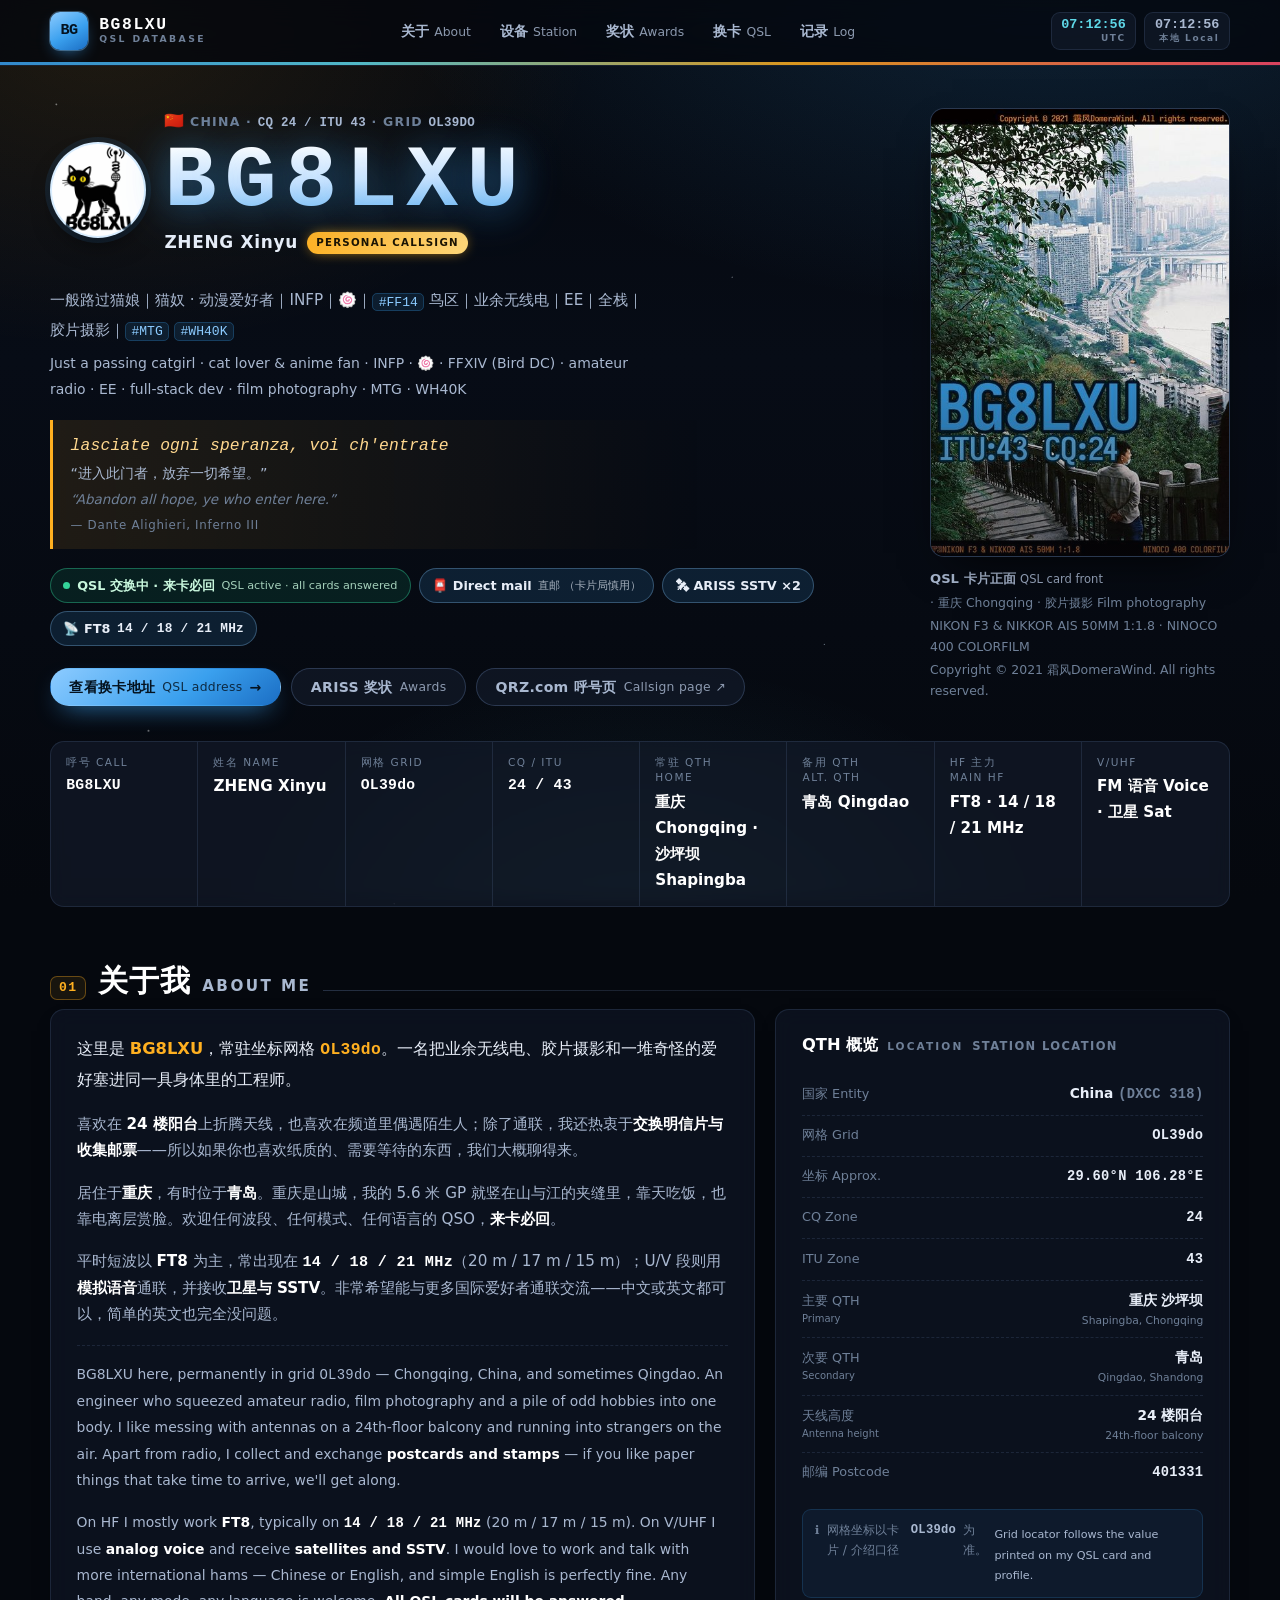
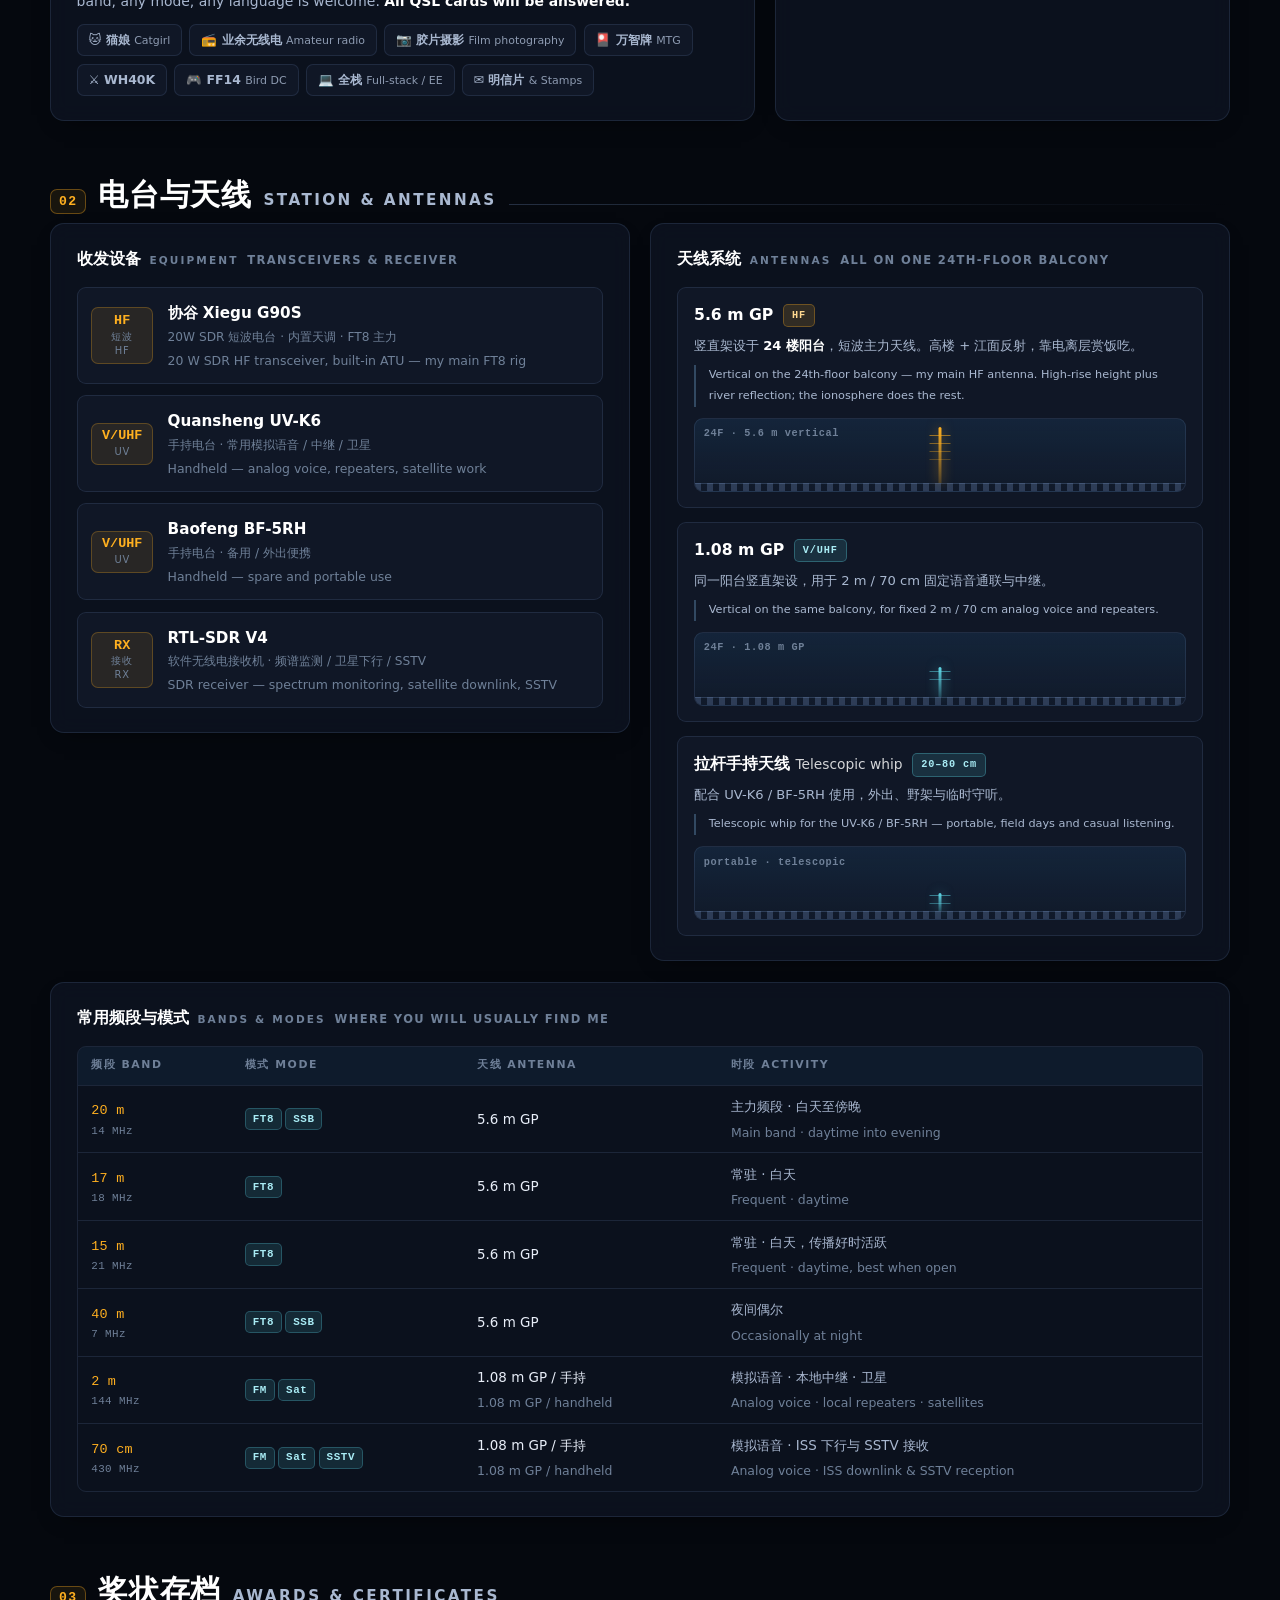
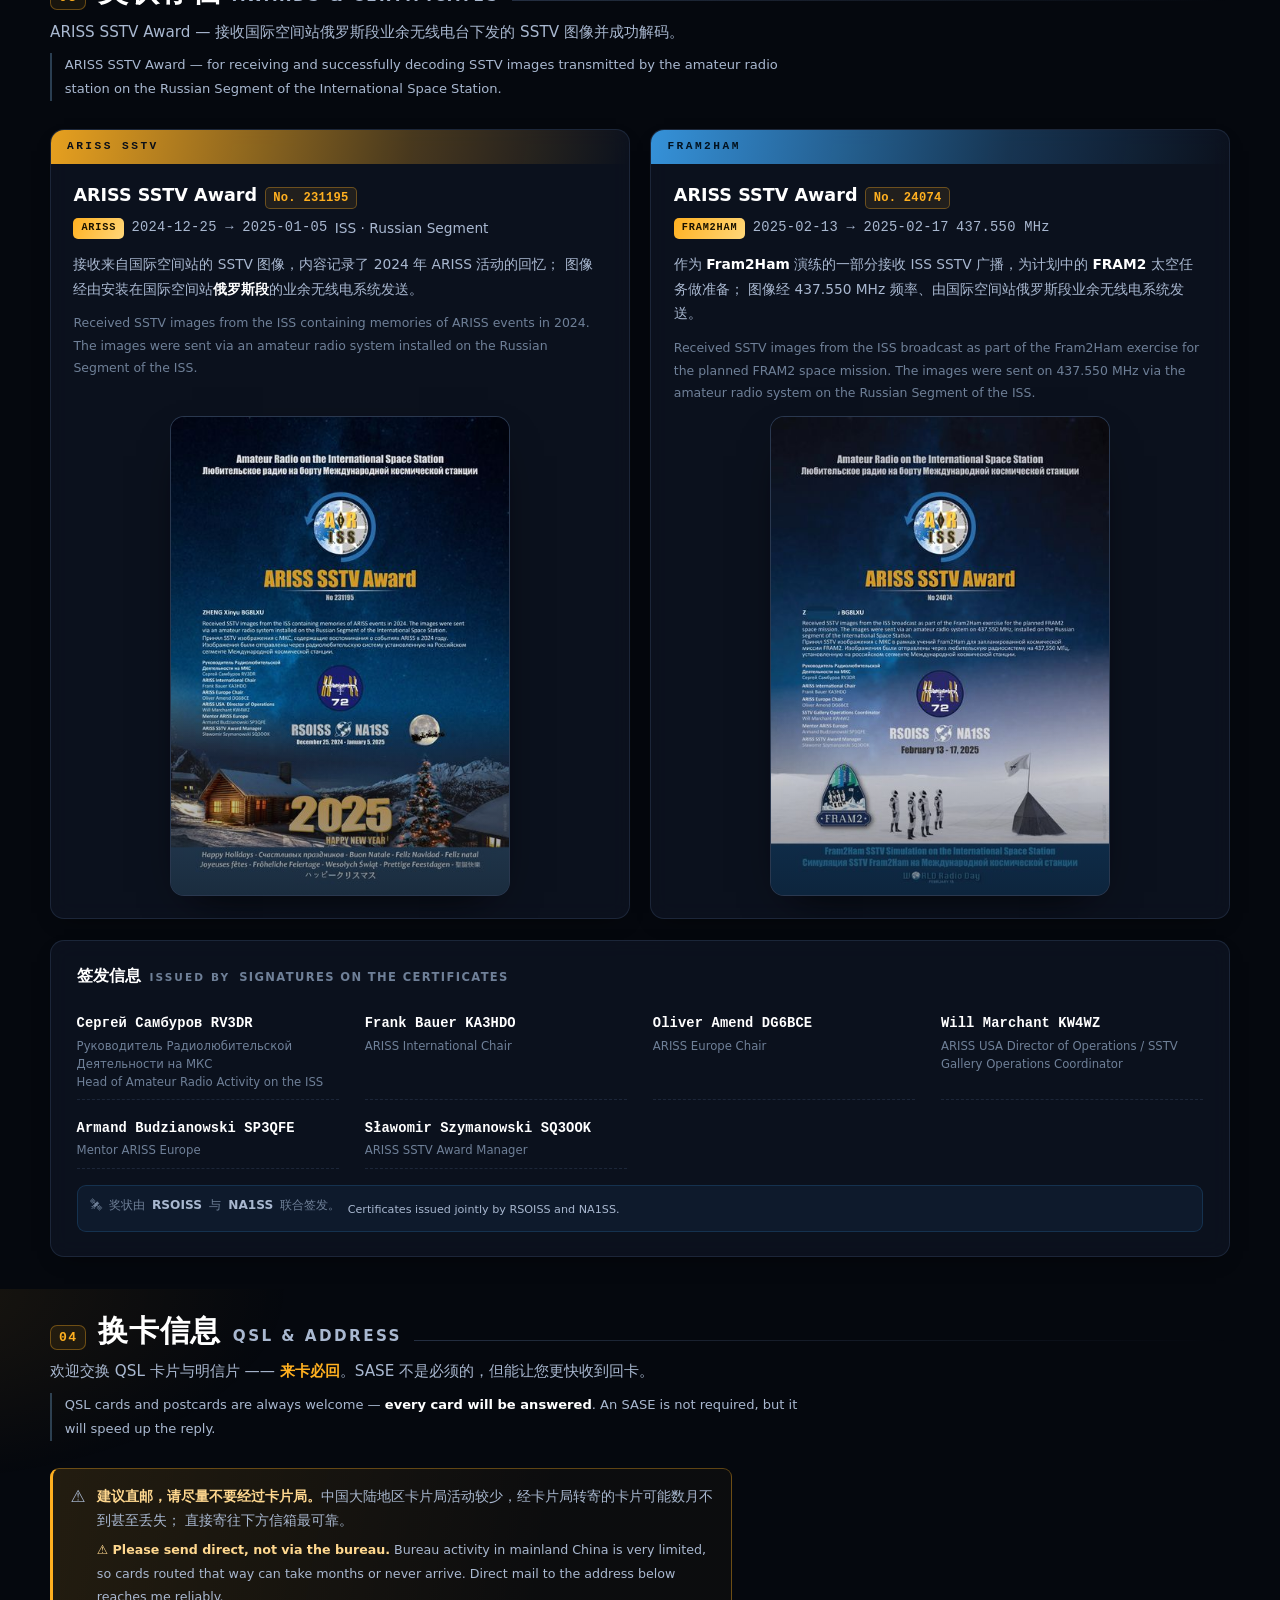
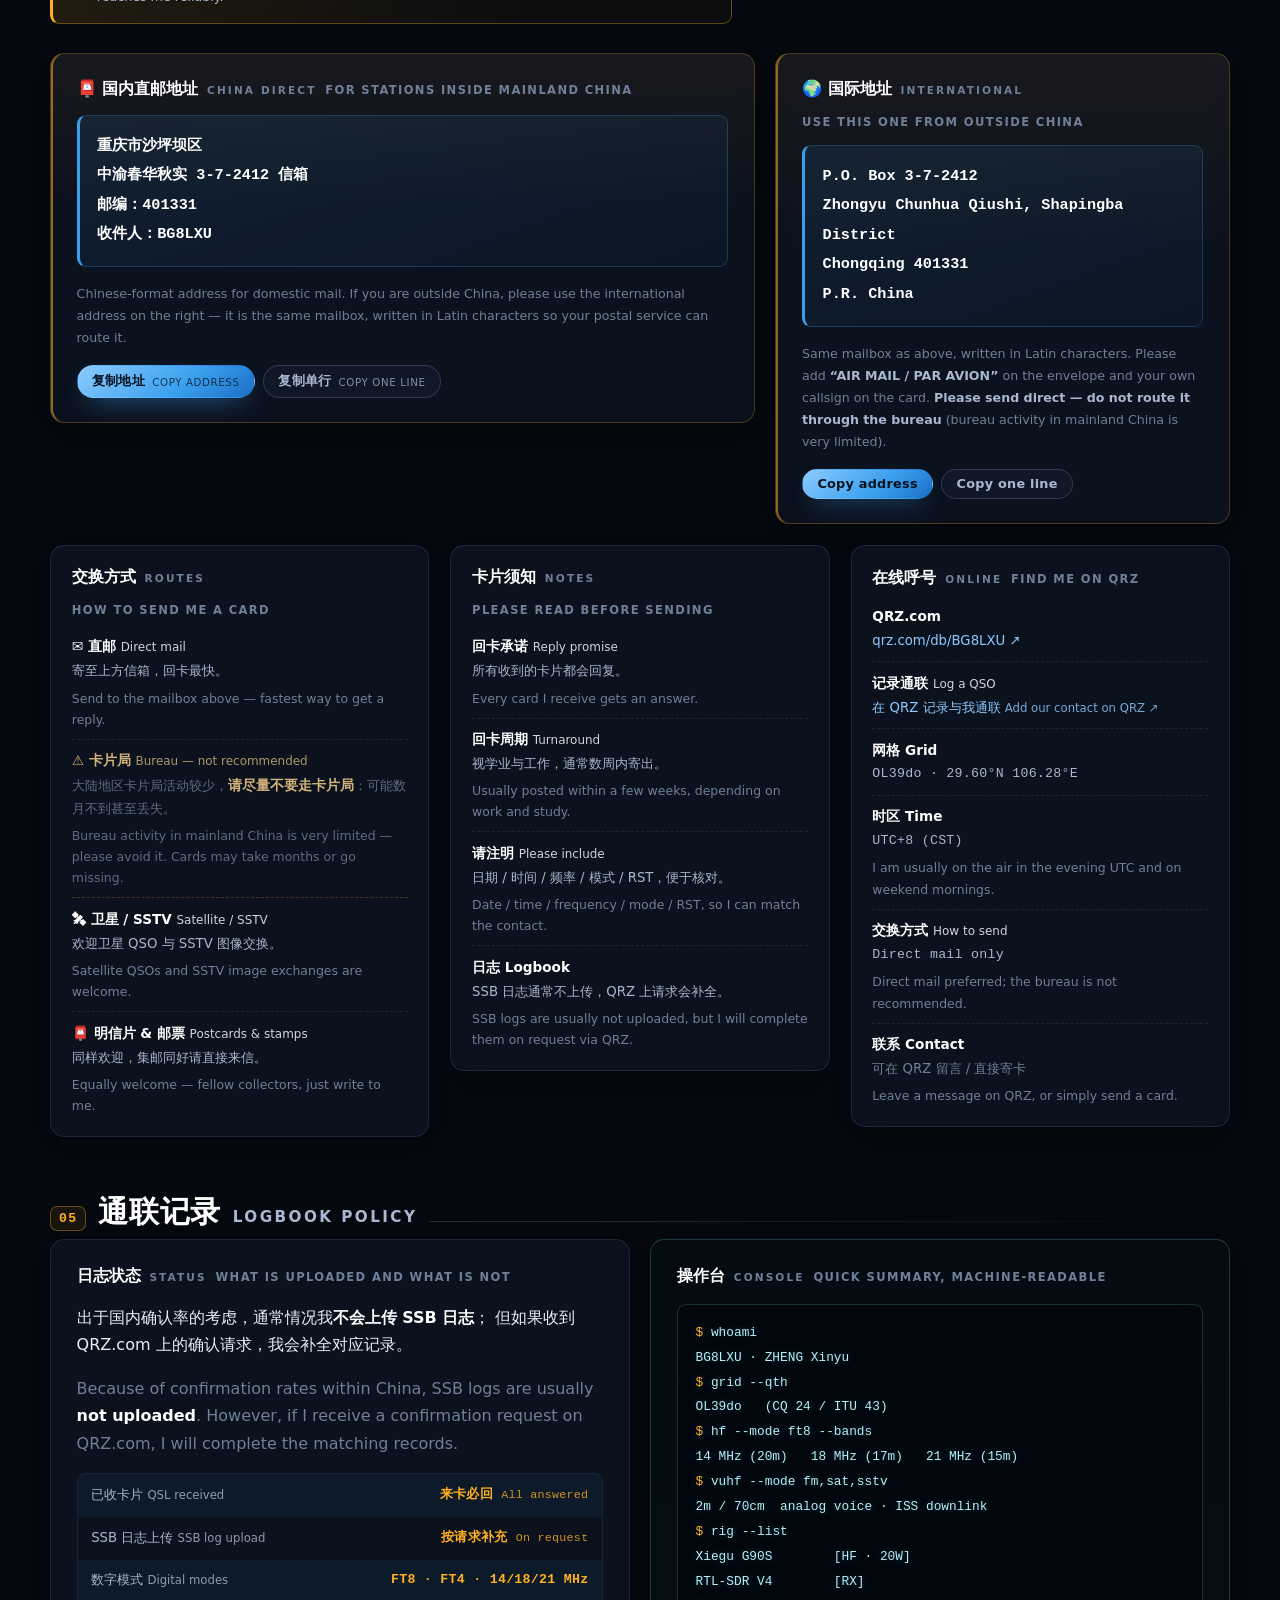
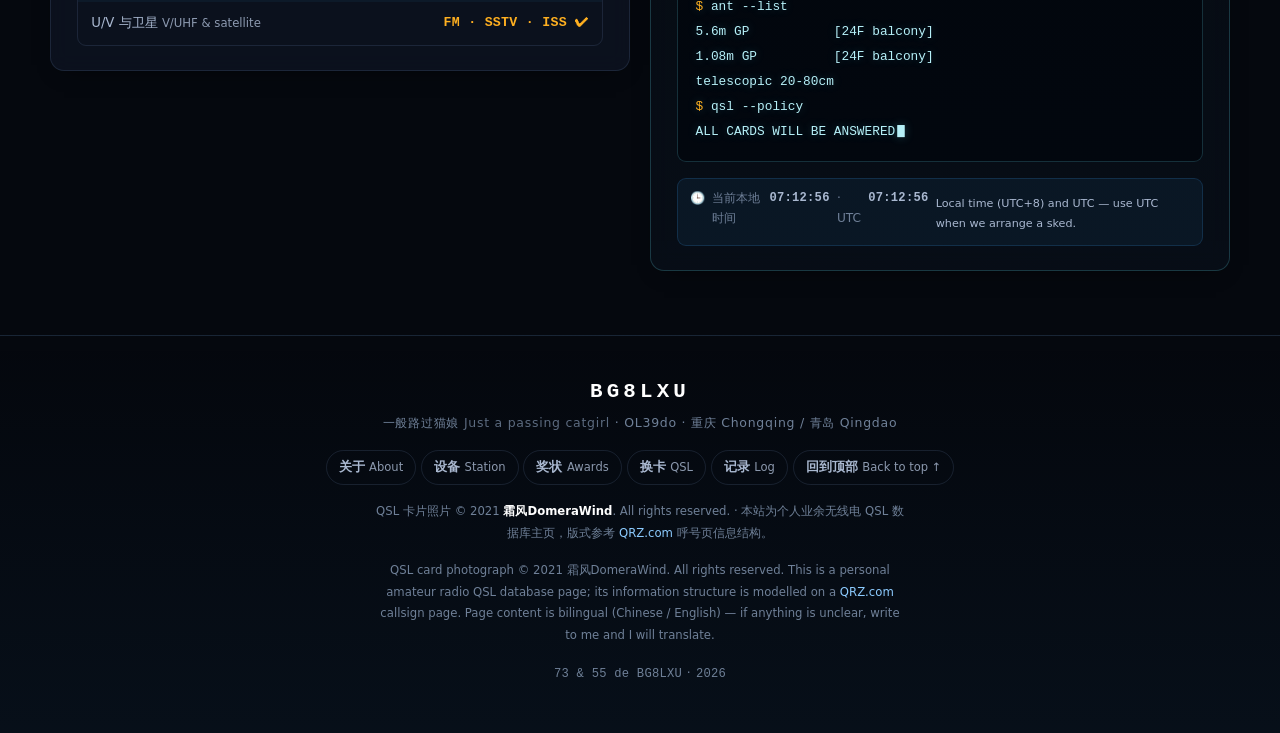
==== index.html @ 0adaff85 "BG8LXU QSL Database homepage (bilingual, single-page, zero-dependency)" ====
<!DOCTYPE html>
<html lang="zh-CN">
<head>
<meta charset="utf-8">
<meta name="viewport" content="width=device-width, initial-scale=1">
<title>BG8LXU · QSL Database — 一般路过猫娘 / Just a Passing Catgirl · 重庆 Chongqing OL39do</title>
<meta name="description" content="BG8LXU (ZHENG Xinyu) 的 QSL 卡片数据库主页 · 重庆 Chongqing OL39do / CQ 24 / ITU 43 · FT8 on 14/18/21 MHz, SSB, V/UHF FM &amp; satellite/SSTV · QSL address and ARISS SSTV awards. Bilingual: 中文 / English.">
<meta name="keywords" content="BG8LXU,QSL,业余无线电,ham radio,Amateur Radio,OL39do,重庆,Chongqing,FT8,14MHz,18MHz,21MHz,20m,17m,15m,CQ 24,ITU 43,G90S,ARISS,SSTV,QSL card,换卡,卡片局">
<meta name="author" content="BG8LXU / ZHENG Xinyu">
<meta name="theme-color" content="#05080e">
<meta name="color-scheme" content="dark">

<!-- Open Graph -->
<meta property="og:type" content="profile">
<meta property="og:title" content="BG8LXU · QSL Database">
<meta property="og:description" content="Just a passing catgirl / 一般路过猫娘 · Chongqing, China · OL39do · CQ 24 / ITU 43 · FT8 14/18/21 MHz + V/UHF FM &amp; satellite · All QSL cards answered. 中英双语页面。">
<meta property="og:image" content="assets/qsl-front-BG8LXU.jpg">
<meta property="og:locale" content="zh_CN">
<meta property="og:locale:alternate" content="en_US">

<link rel="icon" href="data:image/svg+xml,%3Csvg xmlns='http://www.w3.org/2000/svg' viewBox='0 0 64 64'%3E%3Crect width='64' height='64' rx='14' fill='%23070b14'/%3E%3Ctext x='32' y='44' font-family='monospace' font-size='34' font-weight='700' text-anchor='middle' fill='%23ffb020'%3EBG%3C/text%3E%3C/svg%3E">
<link rel="stylesheet" href="styles.css">
</head>
<body>

<a class="skip" href="#main">跳到主要内容 / Skip to content</a>

<!-- ══ 顶栏 ══ -->
<header class="topbar" id="top">
  <div class="wrap topbar__in">
    <a class="brand" href="#top" aria-label="BG8LXU 首页">
      <span class="brand__mark" aria-hidden="true">BG</span>
      <span class="brand__text">
        <b>BG8LXU</b>
        <i>QSL DATABASE</i>
      </span>
    </a>

    <nav class="nav" aria-label="页面导航 / Page navigation">
      <a href="#about">关于 <span class="en-inline" lang="en">About</span></a>
      <a href="#station">设备 <span class="en-inline" lang="en">Station</span></a>
      <a href="#awards">奖状 <span class="en-inline" lang="en">Awards</span></a>
      <a href="#qsl">换卡 <span class="en-inline" lang="en">QSL</span></a>
      <a href="#log">记录 <span class="en-inline" lang="en">Log</span></a>
    </nav>

    <div class="clocks" title="UTC 授时，便于与你的当地时间对照 / UTC reference clock for scheduling QSOs">
      <span class="clock"><b data-utc>--:--:--</b><i>UTC</i></span>
      <span class="clock clock--alt"><b data-local>--:--:--</b><i>本地 Local</i></span>
    </div>
  </div>
  <div class="topbar__strip" aria-hidden="true"></div>
</header>

<main id="main">

  <!-- ══ 1. 呼号主卡（QRZ 主页面版式） ══ -->
  <section class="hero wrap" aria-labelledby="hero-title">
    <div class="hero__grid">

      <div class="hero__id">
        <div class="hero__head">
          <span class="hero__ava" role="img" aria-label="BG8LXU 头像 / avatar"
                style="--ava:url('assets/avatar-BG8LXU.jpg')"></span>
          <div class="hero__head__text">
            <p class="kicker">
              <span class="flag" aria-hidden="true">🇨🇳</span>
              China · <span class="mono">CQ 24 / ITU 43</span> · Grid <span class="mono accent">OL39do</span>
            </p>

            <h1 id="hero-title" class="call">BG8LXU</h1>

            <p class="hero__name">
              ZHENG Xinyu <span class="badge badge--gold">Personal Callsign</span>
            </p>
          </div>
        </div>

        <p class="hero__tagline">
          一般路过猫娘｜猫奴 · 动漫爱好者｜INFP｜🍥｜<span class="tagx">#FF14</span> 鸟区｜业余无线电｜EE｜全栈｜胶片摄影｜<span class="tagx">#MTG</span> <span class="tagx">#WH40K</span>
          <span class="en-block en-block--plain" lang="en">
            Just a passing catgirl · cat lover &amp; anime fan · INFP · 🍥 ·
            FFXIV (Bird DC) · amateur radio · EE · full-stack dev · film photography · MTG · WH40K
          </span>
        </p>

        <blockquote class="motto">
          <span class="motto__la">lasciate ogni speranza, voi ch'entrate</span>
          <span class="motto__zh">“进入此门者，放弃一切希望。”</span>
          <span class="motto__en" lang="en">“Abandon all hope, ye who enter here.”</span>
          <cite>— Dante Alighieri, Inferno III</cite>
        </blockquote>

        <ul class="pills" aria-label="关键信息 / Key facts">
          <li class="pill pill--live"><span class="dot" aria-hidden="true"></span>QSL 交换中 · 来卡必回 <span class="en-inline" lang="en">QSL active · all cards answered</span></li>
          <li class="pill pill--en">📮 Direct mail <span class="en-inline">直邮 （卡片局慎用）</span></li>
          <li class="pill pill--en">🛰 ARISS SSTV ×2</li>
          <li class="pill pill--en">📡 FT8 <span class="mono">14 / 18 / 21 MHz</span></li>
        </ul>

        <div class="hero__cta">
          <a class="btn btn--primary" href="#qsl">查看换卡地址 <span class="en-inline" lang="en">QSL address</span> <span aria-hidden="true">→</span></a>
          <a class="btn btn--ghost" href="#awards">ARISS 奖状 <span class="en-inline" lang="en">Awards</span></a>
          <a class="btn btn--ghost" href="https://www.qrz.com/db/BG8LXU" target="_blank" rel="noopener noreferrer">QRZ.com 呼号页 <span class="en-inline" lang="en">Callsign page ↗</span></a>
        </div>
      </div>

      <figure class="hero__art">
        <a class="shot" href="assets/qsl-front-BG8LXU.jpg" data-lightbox="QSL 卡片正面 / QSL card front · BG8LXU" data-caption="摄影 Photo: 霜风DomeraWind · NIKON F3 &amp; NIKKOR AIS 50MM 1:1.8 · NINOCO 400 COLORFILM · Chongqing, China">
          <img src="assets/qsl-front-BG8LXU.thumb.jpg" width="460" height="690"
               alt="BG8LXU 的 QSL 卡片正面 / QSL card front: 重庆山地俯瞰江景的胶片照片，叠加蓝色呼号 BG8LXU 与 ITU:43 CQ:24 字样 (film photo of Chongqing with callsign BG8LXU, ITU 43, CQ 24)">
          <span class="shot__zoom" aria-hidden="true">🔍</span>
        </a>
        <figcaption>
          <b>QSL 卡片正面 <span class="en-inline" lang="en">QSL card front</span></b> · 重庆 Chongqing · 胶片摄影 Film photography
          <span>NIKON F3 &amp; NIKKOR AIS 50MM 1:1.8 · NINOCO 400 COLORFILM</span>
          <span>Copyright © 2021 霜风DomeraWind. All rights reserved.</span>
        </figcaption>
      </figure>

    </div>

    <!-- 速查条 -->
    <ul class="factbar">
      <li><i>呼号 Call</i><b class="mono">BG8LXU</b></li>
      <li><i>姓名 Name</i><b>ZHENG Xinyu</b></li>
      <li><i>网格 Grid</i><b class="mono accent">OL39do</b></li>
      <li><i>CQ / ITU</i><b class="mono">24 / 43</b></li>
      <li><i>常驻 QTH<br>Home</i><b>重庆 Chongqing · 沙坪坝 Shapingba</b></li>
      <li><i>备用 QTH<br>Alt. QTH</i><b>青岛 Qingdao</b></li>
      <li><i>HF 主力<br>Main HF</i><b>FT8 · 14 / 18 / 21 MHz</b></li>
      <li><i>V/UHF</i><b>FM 语音 Voice · 卫星 Sat</b></li>
    </ul>
  </section>

  <!-- ══ 2. 关于 ══ -->
  <section class="sec wrap" id="about" aria-labelledby="about-h">
    <h2 class="sec__h" id="about-h"><span class="sec__no">01</span>关于我
      <span class="sec__en" lang="en">About Me</span></h2>

    <div class="cols">
      <div class="card card--prose">
        <p class="lead">
          这里是 <b class="accent">BG8LXU</b>，常驻坐标网格 <b class="mono accent">OL39do</b>。一名把业余无线电、胶片摄影和一堆奇怪的爱好塞进同一具身体里的工程师。
        </p>
        <p>
          喜欢在 <b>24 楼阳台</b>上折腾天线，也喜欢在频道里偶遇陌生人；除了通联，我还热衷于<b>交换明信片与收集邮票</b>——所以如果你也喜欢纸质的、需要等待的东西，我们大概聊得来。
        </p>
        <p>
          居住于<b>重庆</b>，有时位于<b>青岛</b>。重庆是山城，我的 5.6 米 GP 就竖在山与江的夹缝里，靠天吃饭，也靠电离层赏脸。欢迎任何波段、任何模式、任何语言的 QSO，<b>来卡必回</b>。
        </p>
        <p>
          平时短波以 <b>FT8</b> 为主，常出现在 <b class="mono">14 / 18 / 21 MHz</b>（20 m / 17 m / 15 m）；U/V 段则用<b>模拟语音</b>通联，并接收<b>卫星与 SSTV</b>。非常希望能与更多国际爱好者通联交流——中文或英文都可以，简单的英文也完全没问题。
        </p>

        <p class="prose__en" lang="en">
          BG8LXU here, permanently in grid <span class="mono">OL39do</span> — Chongqing, China, and sometimes Qingdao.
          An engineer who squeezed amateur radio, film photography and a pile of odd hobbies into one body.
          I like messing with antennas on a 24th-floor balcony and running into strangers on the air. Apart from radio,
          I collect and exchange <b>postcards and stamps</b> — if you like paper things that take time to arrive, we'll get along.
        </p>
        <p class="prose__en" lang="en">
          On HF I mostly work <b>FT8</b>, typically on <b class="mono">14 / 18 / 21 MHz</b> (20 m / 17 m / 15 m).
          On V/UHF I use <b>analog voice</b> and receive <b>satellites and SSTV</b>. I would love to work and talk with
          more international hams — Chinese or English, and simple English is perfectly fine.
          Any band, any mode, any language is welcome. <b>All QSL cards will be answered.</b>
        </p>

        <ul class="chips" aria-label="兴趣标签 / Interests">
          <li>🐱 猫娘 <span class="en-inline" lang="en">Catgirl</span></li>
          <li>📻 业余无线电 <span class="en-inline" lang="en">Amateur radio</span></li>
          <li>📷 胶片摄影 <span class="en-inline" lang="en">Film photography</span></li>
          <li>🎴 万智牌 <span class="en-inline" lang="en">MTG</span></li>
          <li>⚔️ WH40K</li>
          <li>🎮 FF14 <span class="en-inline" lang="en">Bird DC</span></li>
          <li>💻 全栈 <span class="en-inline" lang="en">Full-stack / EE</span></li>
          <li>✉️ 明信片 <span class="en-inline" lang="en">&amp; Stamps</span></li>
        </ul>
      </div>

      <aside class="card card--side">
        <h3 class="card__h">QTH 概览 <i>Location</i>
          <span class="card__en" lang="en">Station location</span></h3>
        <dl class="kv">
          <div><dt>国家 Entity</dt><dd>China <span class="mono dim">(DXCC 318)</span></dd></div>
          <div><dt>网格 Grid</dt><dd class="mono accent">OL39do</dd></div>
          <div><dt>坐标 Approx.</dt><dd class="mono">29.60°N 106.28°E</dd></div>
          <div><dt>CQ Zone</dt><dd class="mono">24</dd></div>
          <div><dt>ITU Zone</dt><dd class="mono">43</dd></div>
          <div><dt>主要 QTH<br><span class="dim-line" lang="en">Primary</span></dt><dd>重庆 沙坪坝<br><span class="dim-line" lang="en">Shapingba, Chongqing</span></dd></div>
          <div><dt>次要 QTH<br><span class="dim-line" lang="en">Secondary</span></dt><dd>青岛<br><span class="dim-line" lang="en">Qingdao, Shandong</span></dd></div>
          <div><dt>天线高度<br><span class="dim-line" lang="en">Antenna height</span></dt><dd>24 楼阳台<br><span class="dim-line" lang="en">24th-floor balcony</span></dd></div>
          <div><dt>邮编 Postcode</dt><dd class="mono">401331</dd></div>
        </dl>
        <p class="note">
          <span aria-hidden="true">ℹ️</span> 网格坐标以卡片 / 介绍口径 <b class="mono">OL39do</b> 为准。
          <span class="en-block en-block--plain" lang="en">Grid locator follows the value printed on my QSL card and profile.</span>
        </p>
      </aside>
    </div>
  </section>

  <!-- ══ 3. 设备与天线 ══ -->
  <section class="sec wrap" id="station" aria-labelledby="station-h">
    <h2 class="sec__h" id="station-h"><span class="sec__no">02</span>电台与天线
      <span class="sec__en" lang="en">Station &amp; Antennas</span></h2>

    <div class="cols cols--st">
      <div class="card">
        <h3 class="card__h">收发设备 <i>Equipment</i>
          <span class="card__en" lang="en">Transceivers &amp; receiver</span></h3>
        <ul class="rig">
          <li>
            <span class="rig__band">HF<br><i>短波<br>HF</i></span>
            <span class="rig__body">
              <b>协谷 Xiegu G90S</b>
              <small>20W SDR 短波电台 · 内置天调 · FT8 主力<br>
                <span class="en-line" lang="en">20 W SDR HF transceiver, built-in ATU — my main FT8 rig</span></small>
            </span>
          </li>
          <li>
            <span class="rig__band">V/UHF<br><i>UV</i></span>
            <span class="rig__body">
              <b>Quansheng UV-K6</b>
              <small>手持电台 · 常用模拟语音 / 中继 / 卫星<br>
                <span class="en-line" lang="en">Handheld — analog voice, repeaters, satellite work</span></small>
            </span>
          </li>
          <li>
            <span class="rig__band">V/UHF<br><i>UV</i></span>
            <span class="rig__body">
              <b>Baofeng BF-5RH</b>
              <small>手持电台 · 备用 / 外出便携<br>
                <span class="en-line" lang="en">Handheld — spare and portable use</span></small>
            </span>
          </li>
          <li>
            <span class="rig__band">RX<br><i>接收<br>RX</i></span>
            <span class="rig__body">
              <b>RTL-SDR V4</b>
              <small>软件无线电接收机 · 频谱监测 / 卫星下行 / SSTV<br>
                <span class="en-line" lang="en">SDR receiver — spectrum monitoring, satellite downlink, SSTV</span></small>
            </span>
          </li>
        </ul>
      </div>

      <div class="card">
        <h3 class="card__h">天线系统 <i>Antennas</i>
          <span class="card__en" lang="en">All on one 24th-floor balcony</span></h3>
        <ul class="ants">
          <li>
            <div class="ant__top"><b>5.6 m GP</b><span class="tag tag--hf">HF</span></div>
            <p>竖直架设于 <b>24 楼阳台</b>，短波主力天线。高楼 + 江面反射，靠电离层赏饭吃。
              <span class="en-block" lang="en">Vertical on the 24th-floor balcony — my main HF antenna.
                High-rise height plus river reflection; the ionosphere does the rest.</span>
            </p>
            <div class="ant__viz" role="img" aria-label="示意图：24 楼阳台上的 5.6 米垂直天线 / Diagram: 5.6 m vertical on a 24th-floor balcony">
              <span class="viz-floor"></span>
              <span class="viz-mast" style="--h:78%"></span>
              <span class="viz-label">24F · 5.6 m vertical</span>
            </div>
          </li>
          <li>
            <div class="ant__top"><b>1.08 m GP</b><span class="tag tag--uv">V/UHF</span></div>
            <p>同一阳台竖直架设，用于 2 m / 70 cm 固定语音通联与中继。
              <span class="en-block" lang="en">Vertical on the same balcony, for fixed 2 m / 70 cm analog voice and repeaters.</span>
            </p>
            <div class="ant__viz" role="img" aria-label="示意图：24 楼阳台上的 1.08 米 GP 天线 / Diagram: 1.08 m GP on the same balcony">
              <span class="viz-floor"></span>
              <span class="viz-mast viz-mast--uv" style="--h:42%"></span>
              <span class="viz-label">24F · 1.08 m GP</span>
            </div>
          </li>
          <li>
            <div class="ant__top"><b>拉杆手持天线 <span class="en-inline" lang="en">Telescopic whip</span></b><span class="tag tag--uv">20–80 cm</span></div>
            <p>配合 UV-K6 / BF-5RH 使用，外出、野架与临时守听。
              <span class="en-block" lang="en">Telescopic whip for the UV-K6 / BF-5RH — portable, field days and casual listening.</span>
            </p>
            <div class="ant__viz" role="img" aria-label="示意图：20 至 80 厘米伸缩拉杆天线 / Diagram: 20–80 cm telescopic whip">
              <span class="viz-floor"></span>
              <span class="viz-mast viz-mast--uv" style="--h:26%"></span>
              <span class="viz-label">portable · telescopic</span>
            </div>
          </li>
        </ul>
      </div>
    </div>

    <div class="card card--band">
      <h3 class="card__h">常用频段与模式 <i>Bands &amp; Modes</i>
        <span class="card__en" lang="en">Where you will usually find me</span></h3>
      <div class="tablewrap">
        <table class="bands">
          <caption class="sr-only">BG8LXU 常用频段与模式一览 / Bands and modes used by BG8LXU</caption>
          <thead>
            <tr>
              <th scope="col">频段 Band</th>
              <th scope="col">模式 Mode</th>
              <th scope="col">天线 Antenna</th>
              <th scope="col">时段 Activity</th>
            </tr>
          </thead>
          <tbody>
            <tr>
              <td class="mono">20 m<i>14 MHz</i></td>
              <td><span class="mode">FT8</span><span class="mode">SSB</span></td>
              <td>5.6 m GP</td>
              <td>主力频段 · 白天至傍晚<br><span class="en-line" lang="en">Main band · daytime into evening</span></td>
            </tr>
            <tr>
              <td class="mono">17 m<i>18 MHz</i></td>
              <td><span class="mode">FT8</span></td>
              <td>5.6 m GP</td>
              <td>常驻 · 白天<br><span class="en-line" lang="en">Frequent · daytime</span></td>
            </tr>
            <tr>
              <td class="mono">15 m<i>21 MHz</i></td>
              <td><span class="mode">FT8</span></td>
              <td>5.6 m GP</td>
              <td>常驻 · 白天，传播好时活跃<br><span class="en-line" lang="en">Frequent · daytime, best when open</span></td>
            </tr>
            <tr>
              <td class="mono">40 m<i>7 MHz</i></td>
              <td><span class="mode">FT8</span><span class="mode">SSB</span></td>
              <td>5.6 m GP</td>
              <td>夜间偶尔<br><span class="en-line" lang="en">Occasionally at night</span></td>
            </tr>
            <tr>
              <td class="mono">2 m<i>144 MHz</i></td>
              <td><span class="mode">FM</span><span class="mode">Sat</span></td>
              <td>1.08 m GP / 手持<br><span class="en-line" lang="en">1.08 m GP / handheld</span></td>
              <td>模拟语音 · 本地中继 · 卫星<br><span class="en-line" lang="en">Analog voice · local repeaters · satellites</span></td>
            </tr>
            <tr>
              <td class="mono">70 cm<i>430 MHz</i></td>
              <td><span class="mode">FM</span><span class="mode">Sat</span><span class="mode">SSTV</span></td>
              <td>1.08 m GP / 手持<br><span class="en-line" lang="en">1.08 m GP / handheld</span></td>
              <td>模拟语音 · ISS 下行与 SSTV 接收<br><span class="en-line" lang="en">Analog voice · ISS downlink &amp; SSTV reception</span></td>
            </tr>
          </tbody>
        </table>
      </div>
    </div>
  </section>

  <!-- ══ 4. 奖状 ══ -->
  <section class="sec wrap" id="awards" aria-labelledby="awards-h">
    <h2 class="sec__h" id="awards-h"><span class="sec__no">03</span>奖状存档
      <span class="sec__en" lang="en">Awards &amp; Certificates</span></h2>
    <p class="sec__sub">
      ARISS SSTV Award — 接收国际空间站俄罗斯段业余无线电台下发的 SSTV 图像并成功解码。
      <span class="en-block" lang="en">ARISS SSTV Award — for receiving and successfully decoding SSTV images
        transmitted by the amateur radio station on the Russian Segment of the International Space Station.</span>
    </p>

    <div class="awards">
      <article class="award">
        <div class="award__ribbon" aria-hidden="true"><span>ARISS SSTV</span></div>
        <div class="award__body">
          <h3>ARISS SSTV Award <span class="mono num">No. 231195</span></h3>
          <p class="award__meta">
            <span class="tag tag--gold">ARISS</span>
            <span class="mono">2024-12-25 → 2025-01-05</span>
            <span>ISS · Russian Segment</span>
          </p>
          <p>
            接收来自国际空间站的 SSTV 图像，内容记录了 2024 年 ARISS 活动的回忆；
            图像经由安装在国际空间站<b>俄罗斯段</b>的业余无线电系统发送。
          </p>
          <p class="dim" lang="en">
            Received SSTV images from the ISS containing memories of ARISS events in 2024.
            The images were sent via an amateur radio system installed on the Russian Segment of the ISS.
          </p>
          <a class="shot shot--wide" href="assets/ariss-sstv-award-231195.jpg" data-lightbox="ARISS SSTV Award No. 231195" data-caption="December 25, 2024 – January 5, 2025 · RSOISS / NA1SS · issued to ZHENG Xinyu BG8LXU">
            <img src="assets/ariss-sstv-award-231195.thumb.jpg" width="440" height="622"
                 alt="ARISS SSTV Award 奖状 No. 231195 / certificate No. 231195，抬头为 ZHENG Xinyu BG8LXU，冬季雪景与 2025 新年主题 (winter scene, Happy New Year 2025)">
            <span class="shot__zoom" aria-hidden="true">🔍</span>
          </a>
        </div>
      </article>

      <article class="award">
        <div class="award__ribbon award__ribbon--blue" aria-hidden="true"><span>FRAM2HAM</span></div>
        <div class="award__body">
          <h3>ARISS SSTV Award <span class="mono num">No. 24074</span></h3>
          <p class="award__meta">
            <span class="tag tag--gold">FRAM2HAM</span>
            <span class="mono">2025-02-13 → 2025-02-17</span>
            <span class="mono">437.550 MHz</span>
          </p>
          <p>
            作为 <b>Fram2Ham</b> 演练的一部分接收 ISS SSTV 广播，为计划中的 <b>FRAM2</b> 太空任务做准备；
            图像经 437.550 MHz 频率、由国际空间站俄罗斯段业余无线电系统发送。
          </p>
          <p class="dim" lang="en">
            Received SSTV images from the ISS broadcast as part of the Fram2Ham exercise for the planned FRAM2 space mission.
            The images were sent on 437.550 MHz via the amateur radio system on the Russian Segment of the ISS.
          </p>
          <a class="shot shot--wide" href="assets/ariss-sstv-award-24074.jpg" data-lightbox="ARISS SSTV Award No. 24074" data-caption="February 13 – 17, 2025 · Fram2Ham SSTV Simulation · RSOISS / NA1SS · issued to ZHENG Xinyu BG8LXU">
            <img src="assets/ariss-sstv-award-24074.thumb.jpg" width="440" height="622"
                 alt="ARISS SSTV Award 奖状 No. 24074 / certificate No. 24074，抬头为 ZHENG Xinyu BG8LXU，南极雪原与 FRAM2 任务徽章主题 (Antarctic snow field, FRAM2 mission patch)">
            <span class="shot__zoom" aria-hidden="true">🔍</span>
          </a>
        </div>
      </article>
    </div>

    <div class="card card--sign">
      <h3 class="card__h">签发信息 <i>Issued by</i>
        <span class="card__en" lang="en">Signatures on the certificates</span></h3>
      <ul class="signers">
        <li><b>Сергей Самбуров RV3DR</b><span>Руководитель Радиолюбительской Деятельности на МКС<br>
          <span class="dim-line" lang="en">Head of Amateur Radio Activity on the ISS</span></span></li>
        <li><b>Frank Bauer KA3HDO</b><span>ARISS International Chair</span></li>
        <li><b>Oliver Amend DG6BCE</b><span>ARISS Europe Chair</span></li>
        <li><b>Will Marchant KW4WZ</b><span>ARISS USA Director of Operations / SSTV Gallery Operations Coordinator</span></li>
        <li><b>Armand Budzianowski SP3QFE</b><span>Mentor ARISS Europe</span></li>
        <li><b>Sławomir Szymanowski SQ3OOK</b><span>ARISS SSTV Award Manager</span></li>
      </ul>
      <p class="note"><span aria-hidden="true">🛰</span> 奖状由 <b>RSOISS</b> 与 <b>NA1SS</b> 联合签发。
        <span class="en-block en-block--plain" lang="en">Certificates issued jointly by RSOISS and NA1SS.</span></p>
    </div>
  </section>

  <!-- ══ 5. 换卡 QSL ══ -->
  <section class="sec wrap sec--qsl" id="qsl" aria-labelledby="qsl-h">
    <h2 class="sec__h" id="qsl-h"><span class="sec__no">04</span>换卡信息
      <span class="sec__en" lang="en">QSL &amp; Address</span></h2>
    <p class="sec__sub">
      欢迎交换 QSL 卡片与明信片 —— <b class="accent">来卡必回</b>。SASE 不是必须的，但能让您更快收到回卡。
      <span class="en-block" lang="en">QSL cards and postcards are always welcome — <b>every card will be answered</b>.
        An SASE is not required, but it will speed up the reply.</span>
    </p>

    <p class="qsl-warn" role="note">
      <span class="qsl-warn__ico" aria-hidden="true">⚠</span>
      <span>
        <b>建议直邮，请尽量不要经过卡片局。</b>中国大陆地区卡片局活动较少，经卡片局转寄的卡片可能数月不到甚至丢失；
        直接寄往下方信箱最可靠。
        <span class="en-block en-block--plain" lang="en"><b>⚠ Please send direct, not via the bureau.</b>
          Bureau activity in mainland China is very limited, so cards routed that way can take months
          or never arrive. Direct mail to the address below reaches me reliably.</span>
      </span>
    </p>

    <div class="cols">
      <div class="card card--addr">
        <h3 class="card__h">📮 国内直邮地址 <i>China Direct</i>
          <span class="card__en" lang="en">For stations inside mainland China</span></h3>
        <pre class="addr" data-copy-target>重庆市沙坪坝区
中渝春华秋实 3-7-2412 信箱
邮编：401331
收件人：BG8LXU</pre>
        <p class="addr__note" lang="en">
          Chinese-format address for domestic mail. If you are outside China, please use the
          international address on the right — it is the same mailbox, written in Latin characters
          so your postal service can route it.
        </p>
        <div class="addr__acts">
          <button class="btn btn--primary btn--sm" type="button" data-copy="#cn-addr">复制地址<span class="btn__en" lang="en">Copy address</span></button>
          <button class="btn btn--ghost btn--sm" type="button" data-copy="#cn-one">复制单行<span class="btn__en" lang="en">Copy one line</span></button>
          <span class="copied" role="status" aria-live="polite"></span>
        </div>
        <p class="hidden-copy" id="cn-addr">重庆市沙坪坝区中渝春华秋实3-7-2412信箱，邮编401331</p>
        <p class="hidden-copy" id="cn-one">重庆市沙坪坝区中渝春华秋实3-7-2412信箱 401331</p>
      </div>

      <div class="card card--addr">
        <h3 class="card__h">🌍 国际地址 <i>International</i>
          <span class="card__en" lang="en">Use this one from outside China</span></h3>
        <pre class="addr" lang="en">P.O. Box 3-7-2412
Zhongyu Chunhua Qiushi, Shapingba District
Chongqing 401331
P.R. China</pre>
        <p class="addr__note" lang="en">
          Same mailbox as above, written in Latin characters. Please add <b>“AIR MAIL / PAR AVION”</b>
          on the envelope and your own callsign on the card.
          <b>Please send direct — do not route it through the bureau</b> (bureau activity in mainland China is very limited).
        </p>
        <div class="addr__acts">
          <button class="btn btn--primary btn--sm" type="button" data-copy="#en-addr">Copy address</button>
          <button class="btn btn--ghost btn--sm" type="button" data-copy="#en-one">Copy one line</button>
          <span class="copied" role="status" aria-live="polite"></span>
        </div>
        <p class="hidden-copy" id="en-addr" lang="en">P.O. Box 3-7-2412, Zhongyu Chunhua Qiushi, Shapingba District, Chongqing 401331, P.R. China</p>
        <p class="hidden-copy" id="en-one" lang="en">P.O. Box 3-7-2412, Chongqing 401331, P.R. China</p>
      </div>
    </div>

    <div class="cols cols--3">
      <div class="card card--mini">
        <h3 class="card__h">交换方式 <i>Routes</i>
          <span class="card__en" lang="en">How to send me a card</span></h3>
        <ul class="ticks">
          <li><b>✉️ 直邮 <span class="en-inline" lang="en">Direct mail</span></b>
            <span>寄至上方信箱，回卡最快。</span>
            <span class="en-line" lang="en">Send to the mailbox above — fastest way to get a reply.</span></li>
          <li class="tick--no"><b>⚠ 卡片局 <span class="en-inline" lang="en">Bureau — not recommended</span></b>
            <span>大陆地区卡片局活动较少，<b>请尽量不要走卡片局</b>：可能数月不到甚至丢失。</span>
            <span class="en-line" lang="en">Bureau activity in mainland China is very limited — please avoid it.
              Cards may take months or go missing.</span></li>
          <li><b>🛰 卫星 / SSTV <span class="en-inline" lang="en">Satellite / SSTV</span></b>
            <span>欢迎卫星 QSO 与 SSTV 图像交换。</span>
            <span class="en-line" lang="en">Satellite QSOs and SSTV image exchanges are welcome.</span></li>
          <li><b>📮 明信片 &amp; 邮票 <span class="en-inline" lang="en">Postcards &amp; stamps</span></b>
            <span>同样欢迎，集邮同好请直接来信。</span>
            <span class="en-line" lang="en">Equally welcome — fellow collectors, just write to me.</span></li>
        </ul>
      </div>

      <div class="card card--mini">
        <h3 class="card__h">卡片须知 <i>Notes</i>
          <span class="card__en" lang="en">Please read before sending</span></h3>
        <ul class="ticks">
          <li><b>回卡承诺 <span class="en-inline" lang="en">Reply promise</span></b>
            <span>所有收到的卡片都会回复。</span>
            <span class="en-line" lang="en">Every card I receive gets an answer.</span></li>
          <li><b>回卡周期 <span class="en-inline" lang="en">Turnaround</span></b>
            <span>视学业与工作，通常数周内寄出。</span>
            <span class="en-line" lang="en">Usually posted within a few weeks, depending on work and study.</span></li>
          <li><b>请注明 <span class="en-inline" lang="en">Please include</span></b>
            <span>日期 / 时间 / 频率 / 模式 / RST，便于核对。</span>
            <span class="en-line" lang="en">Date / time / frequency / mode / RST, so I can match the contact.</span></li>
          <li><b>日志 Logbook</b>
            <span>SSB 日志通常不上传，QRZ 上请求会补全。</span>
            <span class="en-line" lang="en">SSB logs are usually not uploaded, but I will complete them on request via QRZ.</span></li>
        </ul>
      </div>

      <div class="card card--mini">
        <h3 class="card__h">在线呼号 <i>Online</i>
          <span class="card__en" lang="en">Find me on QRZ</span></h3>
        <ul class="ticks">
          <li><b>QRZ.com</b><span><a href="https://www.qrz.com/db/BG8LXU" target="_blank" rel="noopener noreferrer">qrz.com/db/BG8LXU ↗</a></span></li>
          <li><b>记录通联 <span class="en-inline" lang="en">Log a QSO</span></b>
            <span><a href="https://logbook.qrz.com/logbook/?op=add;addcall=BG8LXU" target="_blank" rel="noopener noreferrer">在 QRZ 记录与我通联 <span class="en-inline" lang="en">Add our contact on QRZ ↗</span></a></span></li>
          <li><b>网格 Grid</b><span class="mono">OL39do · 29.60°N 106.28°E</span></li>
          <li><b>时区 Time</b><span class="mono">UTC+8 (CST)</span>
            <span class="en-line" lang="en">I am usually on the air in the evening UTC and on weekend mornings.</span></li>
          <li><b>交换方式 <span class="en-inline" lang="en">How to send</span></b><span class="mono">Direct mail only</span>
            <span class="en-line" lang="en">Direct mail preferred; the bureau is not recommended.</span></li>
          <li><b>联系 Contact</b><span class="dim">可在 QRZ 留言 / 直接寄卡</span>
            <span class="en-line" lang="en">Leave a message on QRZ, or simply send a card.</span></li>
        </ul>
      </div>
    </div>
  </section>

  <!-- ══ 6. 通联记录说明 ══ -->
  <section class="sec wrap" id="log" aria-labelledby="log-h">
    <h2 class="sec__h" id="log-h"><span class="sec__no">05</span>通联记录
      <span class="sec__en" lang="en">Logbook Policy</span></h2>

    <div class="cols cols--log">
      <div class="card">
        <h3 class="card__h">日志状态 <i>Status</i>
          <span class="card__en" lang="en">What is uploaded and what is not</span></h3>
        <p>
          出于国内确认率的考虑，通常情况我<b>不会上传 SSB 日志</b>；
          但如果收到 QRZ.com 上的确认请求，我会补全对应记录。
        </p>
        <p class="dim" lang="en">
          Because of confirmation rates within China, SSB logs are usually <b>not uploaded</b>.
          However, if I receive a confirmation request on QRZ.com, I will complete the matching records.
        </p>
        <div class="logstat">
          <div class="logstat__row"><span>已收卡片 <span class="en-inline" lang="en">QSL received</span></span><b class="mono">来卡必回 <span class="en-inline" lang="en">All answered</span></b></div>
          <div class="logstat__row"><span>SSB 日志上传 <span class="en-inline" lang="en">SSB log upload</span></span><b class="mono">按请求补充 <span class="en-inline" lang="en">On request</span></b></div>
          <div class="logstat__row"><span>数字模式 <span class="en-inline" lang="en">Digital modes</span></span><b class="mono">FT8 · FT4 · 14/18/21 MHz</b></div>
          <div class="logstat__row"><span>U/V 与卫星 <span class="en-inline" lang="en">V/UHF &amp; satellite</span></span><b class="mono">FM · SSTV · ISS ✔</b></div>
        </div>
      </div>

      <div class="card card--terminal" aria-label="本地时间与操作习惯速记 / Local time and operating summary">
        <h3 class="card__h">操作台 <i>Console</i>
          <span class="card__en" lang="en">Quick summary, machine-readable</span></h3>
        <pre class="term" aria-hidden="true"><span class="term__dim">$</span> whoami
BG8LXU · ZHENG Xinyu
<span class="term__dim">$</span> grid --qth
OL39do   (CQ 24 / ITU 43)
<span class="term__dim">$</span> hf --mode ft8 --bands
14 MHz (20m)   18 MHz (17m)   21 MHz (15m)
<span class="term__dim">$</span> vuhf --mode fm,sat,sstv
2m / 70cm  analog voice · ISS downlink
<span class="term__dim">$</span> rig --list
Xiegu G90S        [HF · 20W]
RTL-SDR V4        [RX]
<span class="term__dim">$</span> ant --list
5.6m GP           [24F balcony]
1.08m GP          [24F balcony]
telescopic 20-80cm
<span class="term__dim">$</span> qsl --policy
ALL CARDS WILL BE ANSWERED<span class="term__cursor" aria-hidden="true">▋</span></pre>
        <p class="note"><span aria-hidden="true">🕒</span> 当前本地时间 <b class="mono" data-local>--:--:--</b> · UTC <b class="mono" data-utc>--:--:--</b>
          <span class="en-block en-block--plain" lang="en">Local time (UTC+8) and UTC — use UTC when we arrange a sked.</span></p>
      </div>
    </div>
  </section>

</main>

<!-- ══ 页脚 ══ -->
<footer class="foot">
  <div class="wrap foot__in">
    <div class="foot__brand">
      <b class="mono">BG8LXU</b>
      <span>一般路过猫娘 <span class="en-inline" lang="en">Just a passing catgirl</span> · OL39do · 重庆 Chongqing / 青岛 Qingdao</span>
    </div>
    <nav class="foot__nav" aria-label="页脚导航 / Footer navigation">
      <a href="#about">关于 <span class="en-inline" lang="en">About</span></a>
      <a href="#station">设备 <span class="en-inline" lang="en">Station</span></a>
      <a href="#awards">奖状 <span class="en-inline" lang="en">Awards</span></a>
      <a href="#qsl">换卡 <span class="en-inline" lang="en">QSL</span></a>
      <a href="#log">记录 <span class="en-inline" lang="en">Log</span></a>
      <a href="#top">回到顶部 <span class="en-inline" lang="en">Back to top ↑</span></a>
    </nav>
    <p class="foot__legal">
      QSL 卡片照片 © 2021 <b>霜风DomeraWind</b>. All rights reserved. ·
      本站为个人业余无线电 QSL 数据库主页，版式参考 <a href="https://www.qrz.com/db/BI3AR" target="_blank" rel="noopener noreferrer">QRZ.com</a> 呼号页信息结构。
    </p>
    <p class="foot__legal" lang="en">
      QSL card photograph © 2021 霜风DomeraWind. All rights reserved.
      This is a personal amateur radio QSL database page; its information structure is modelled on a
      <a href="https://www.qrz.com/db/BI3AR" target="_blank" rel="noopener noreferrer">QRZ.com</a> callsign page.
      Page content is bilingual (Chinese / English) — if anything is unclear, write to me and I will translate.
    </p>
    <p class="foot__meta">
      <span class="mono">73 &amp; 55 de BG8LXU</span> · <span class="mono" data-year>2026</span>
    </p>
  </div>
</footer>

<!-- ══ 灯箱 ══ -->
<div class="lightbox" id="lightbox" role="dialog" aria-modal="true" aria-label="图片查看器 / Image viewer" hidden>
  <button class="lightbox__close" type="button" aria-label="关闭 / Close (Esc)">✕</button>
  <figure class="lightbox__fig">
    <img alt="" data-lb-img>
    <figcaption>
      <b data-lb-title></b>
      <span data-lb-cap></span>
    </figcaption>
  </figure>
  <p class="lightbox__hint">点击背景或按 Esc 关闭 · Click the background or press Esc to close</p></div>

<script src="app.js"></script>
</body>
</html>
---- styles.css ----
/* ═══════════════════════════════════════════════════════════════
   BG8LXU · QSL Database — styles.css
   设计语言：QRZ 呼号页信息结构 + 深空/胶片配色
   ═══════════════════════════════════════════════════════════════ */

/* ── 1. 变量 ─────────────────────────────────────────────────── */
:root{
  /* 底色：深空 */
  --bg:#05080e;
  --panel:rgba(15,22,36,.72);
  --panel-2:rgba(20,29,46,.6);
  --panel-solid:#0c1320;
  --line:rgba(120,150,200,.16);
  --line-2:rgba(120,150,200,.28);

  /* 文字 */
  --ink:#e8eef8;
  --ink-2:#a9b8d0;
  --ink-3:#6f8098;

  /* 主题色：QSL 卡片蓝 + 奖状金 + ISS 信号青 */
  --blue:#3aa0ee;
  --blue-d:#1b6ec4;
  --blue-l:#8ccbff;
  --gold:#ffb020;
  --cyan:#5fd8e8;
  --flag:#ff4d6d;

  /* 尺寸 */
  --wrap:1180px;
  --r:14px;
  --r-sm:9px;
  --shadow:0 18px 46px -22px rgba(0,0,0,.95);
  --shadow-sm:0 8px 22px -14px rgba(0,0,0,.9);

  --mono:ui-monospace,"SFMono-Regular","JetBrains Mono","Cascadia Mono",Consolas,"Liberation Mono",monospace;
  --sans:-apple-system,BlinkMacSystemFont,"Segoe UI","Noto Sans SC","PingFang SC","Hiragino Sans GB","Microsoft YaHei",system-ui,"Helvetica Neue",Arial,sans-serif;
}

/* ── 2. 基础 ─────────────────────────────────────────────────── */
*,*::before,*::after{box-sizing:border-box}
html{scroll-behavior:smooth;-webkit-text-size-adjust:100%}
body{
  margin:0;
  font-family:var(--sans);
  font-size:16px;
  line-height:1.72;
  color:var(--ink);
  background:var(--bg);
  overflow-x:hidden;
  -webkit-font-smoothing:antialiased;
}
/* 星空 + 极光背景 */
body::before{
  content:"";position:fixed;inset:0;z-index:-2;pointer-events:none;
  background:
    radial-gradient(1100px 620px at 82% -8%, rgba(58,160,238,.20), transparent 62%),
    radial-gradient(820px 520px at 8% 4%, rgba(255,176,32,.10), transparent 60%),
    radial-gradient(700px 500px at 50% 108%, rgba(95,216,232,.10), transparent 62%),
    linear-gradient(180deg,#05080e 0%,#070c16 40%,#05080e 100%);
}
body::after{
  content:"";position:fixed;inset:-10%;z-index:-1;pointer-events:none;opacity:.5;
  background-image:
    radial-gradient(1.4px 1.4px at 12% 18%, #fff, transparent),
    radial-gradient(1.1px 1.1px at 46% 8%, #cfe6ff, transparent),
    radial-gradient(1.6px 1.6px at 74% 26%, #fff, transparent),
    radial-gradient(1px 1px at 28% 44%, #bcd8ff, transparent),
    radial-gradient(1.3px 1.3px at 88% 52%, #fff, transparent),
    radial-gradient(1px 1px at 62% 68%, #d8ecff, transparent),
    radial-gradient(1.5px 1.5px at 18% 76%, #fff, transparent),
    radial-gradient(1px 1px at 92% 88%, #cfe6ff, transparent),
    radial-gradient(1.2px 1.2px at 34% 92%, #fff, transparent),
    radial-gradient(1px 1px at 56% 34%, #eaf4ff, transparent);
  animation:twinkle 7s ease-in-out infinite alternate;
}
@keyframes twinkle{from{opacity:.32}to{opacity:.62}}

img{max-width:100%;height:auto;display:block}
a{color:var(--blue-l);text-decoration:none;text-underline-offset:3px}
a:hover{color:#fff;text-decoration:underline}
b,strong{font-weight:700;color:#fff}
.mono{font-family:var(--mono);font-variant-numeric:tabular-nums;letter-spacing:.02em}
.accent{color:var(--gold)}
.dim{color:var(--ink-3)}
.sr-only{position:absolute;width:1px;height:1px;margin:-1px;padding:0;overflow:hidden;clip:rect(0 0 0 0);white-space:nowrap;border:0}
.hidden-copy{position:absolute;width:1px;height:1px;margin:-1px;overflow:hidden;clip:rect(0 0 0 0);white-space:nowrap}
.wrap{width:min(100% - 2.4rem,var(--wrap));margin-inline:auto}
.skip{position:absolute;left:-9999px;top:0;z-index:99;background:var(--gold);color:#000;padding:.6rem 1rem;border-radius:0 0 var(--r-sm) 0}
.skip:focus{left:0}
:focus-visible{outline:2px solid var(--gold);outline-offset:3px;border-radius:4px}

/* ── 3. 顶栏 ─────────────────────────────────────────────────── */
.topbar{
  position:sticky;top:0;z-index:40;
  backdrop-filter:blur(14px) saturate(1.4);
  -webkit-backdrop-filter:blur(14px) saturate(1.4);
  background:rgba(5,8,14,.82);
  border-bottom:1px solid var(--line);
}
.topbar__in{display:flex;align-items:center;gap:1.1rem;min-height:62px;padding-block:.5rem}
.topbar__strip{
  height:3px;
  background:linear-gradient(90deg,var(--blue) 0%,var(--cyan) 28%,var(--gold) 62%,var(--flag) 100%);
  opacity:.85;
}

.brand{display:flex;align-items:center;gap:.7rem;text-decoration:none!important;flex:0 0 auto}
.brand__mark{
  width:38px;height:38px;border-radius:10px;flex:0 0 auto;
  display:grid;place-items:center;
  font:800 .95rem/1 var(--mono);color:#04121f;letter-spacing:-.04em;
  background:linear-gradient(150deg,var(--blue-l),var(--blue) 55%,var(--blue-d));
  box-shadow:0 0 0 1px rgba(140,203,255,.35),0 6px 18px -8px var(--blue);
}
.brand__text{display:flex;flex-direction:column;line-height:1.15}
.brand__text b{font:800 1.02rem/1.1 var(--mono);letter-spacing:.10em;color:#fff}
.brand__text i{font:600 .58rem/1.4 var(--sans);font-style:normal;letter-spacing:.26em;color:var(--ink-3)}

.nav{display:flex;gap:.15rem;margin-inline:auto;flex-wrap:wrap}
.nav a{
  padding:.42rem .78rem;border-radius:999px;color:var(--ink-2);
  font-size:.88rem;font-weight:600;text-decoration:none!important;
  border:1px solid transparent;transition:.18s;
}
.nav a:hover{color:#fff;background:rgba(58,160,238,.12);border-color:var(--line-2)}

.clocks{display:flex;gap:.5rem;flex:0 0 auto}
.clock{
  display:flex;flex-direction:column;align-items:flex-end;line-height:1.15;
  padding:.3rem .6rem;border:1px solid var(--line);border-radius:var(--r-sm);
  background:var(--panel-2);
}
.clock b{font:600 .84rem/1.1 var(--mono);color:var(--cyan)}
.clock i{font:600 .56rem/1.3 var(--sans);font-style:normal;letter-spacing:.18em;color:var(--ink-3)}
.clock--alt b{color:var(--ink-2)}

/* ── 4. Hero 呼号区 ──────────────────────────────────────────── */
.hero{padding-block:2.6rem 0}
.hero__grid{
  display:grid;grid-template-columns:minmax(0,1fr) 300px;
  gap:2.2rem;align-items:start;
}
.hero__id{min-width:0}

/* 头像 + 呼号并排 */
.hero__head{
  display:grid;grid-template-columns:auto minmax(0,1fr);
  gap:1.15rem;align-items:center;margin-bottom:.9rem;
}
/* 头像：用背景图渲染而不是 <img>，图片加载失败/未上传时会退回底色，
   不会出现「破图」图标（QRZ 版尤其重要：地址是站内路径，本地预览取不到）。
   实际图片由内联变量 --ava 提供；QRZ 版还会在 --ava 之下叠一层纯 CSS 兜底图形。 */
.hero__ava{
  width:clamp(76px,9vw,96px);aspect-ratio:1;flex:0 0 auto;
  border-radius:50%;
  border:2px solid rgba(140,203,255,.34);
  box-shadow:0 0 0 5px rgba(58,160,238,.10),0 12px 30px -14px rgba(0,0,0,.95);
  background-color:var(--panel-solid);
  background-image:var(--ava,none);
  background-size:cover;
  background-position:center;
}
.hero__head__text{min-width:0}
.kicker{
  margin:0 0 .5rem;font:600 .78rem/1.6 var(--sans);
  letter-spacing:.10em;text-transform:uppercase;color:var(--ink-3);
}
.kicker .flag{font-size:1rem;letter-spacing:0}
.kicker .mono{color:var(--ink-2)}

/* QRZ 风格大呼号 */
.call{
  margin:.1rem 0 .35rem;
  font:800 clamp(3.1rem,9.5vw,5.4rem)/0.94 var(--mono);
  letter-spacing:.10em;
  background:linear-gradient(178deg,#ffffff 6%,#cfe6ff 42%,var(--blue) 96%);
  -webkit-background-clip:text;background-clip:text;color:transparent;
  filter:drop-shadow(0 4px 22px rgba(58,160,238,.42));
  text-shadow:0 0 40px rgba(58,160,238,.18);
}
.hero__name{
  margin:0 0 .9rem;font-size:1.06rem;font-weight:650;color:var(--ink);
  letter-spacing:.04em;display:flex;align-items:center;gap:.6rem;flex-wrap:wrap;
}
.hero__name .sep{color:var(--ink-3);font-weight:400;opacity:.75}
.badge{
  display:inline-block;padding:.12rem .55rem;border-radius:999px;
  font:700 .64rem/1.7 var(--sans);letter-spacing:.12em;text-transform:uppercase;
}
.badge--gold{color:#1a1200;background:linear-gradient(120deg,var(--gold),#ffd77a);box-shadow:0 0 14px -4px var(--gold)}

.hero__tagline{
  margin:0 0 1.1rem;color:var(--ink-2);font-size:.95rem;line-height:1.95;
  max-width:62ch;
}
.tagx{
  font-family:var(--mono);font-size:.86em;color:var(--blue-l);
  background:rgba(58,160,238,.12);border:1px solid rgba(58,160,238,.25);
  padding:.05rem .34rem;border-radius:5px;
}

/* 座右铭 */
.motto{
  margin:0 0 1.2rem;padding:.85rem 1.1rem;
  border-left:3px solid var(--gold);
  background:linear-gradient(90deg,rgba(255,176,32,.10),transparent 78%);
  border-radius:0 var(--r-sm) var(--r-sm) 0;
}
.motto__la{display:block;font:italic 500 1.02rem/1.5 var(--mono);color:#ffd88f;letter-spacing:.01em}
.motto__zh{display:block;font-size:.9rem;color:var(--ink-2);margin-top:.18rem}
.motto__en{display:block;font-size:.84rem;font-style:italic;color:var(--ink-3);margin-top:.12rem}
.motto cite{display:block;margin-top:.28rem;font-size:.74rem;font-style:normal;color:var(--ink-3);letter-spacing:.06em}

.pills{list-style:none;display:flex;flex-wrap:wrap;gap:.5rem;margin:0 0 1.4rem;padding:0}
.pill{
  display:inline-flex;align-items:center;gap:.42rem;
  padding:.34rem .78rem;border-radius:999px;font-size:.8rem;font-weight:600;
  color:var(--ink-2);background:var(--panel-2);border:1px solid var(--line);
}
.pill--live{color:#c8f7dd;border-color:rgba(52,211,153,.4);background:rgba(16,185,129,.12)}
/* 以英文为主的标签（面向国际友台的关键事实） */
.pill--en{color:var(--ink);border-color:rgba(140,203,255,.3);background:rgba(58,160,238,.14)}
.pill--en .en-inline{opacity:.7}
.pill .dot{
  width:7px;height:7px;border-radius:50%;background:#34d399;
  box-shadow:0 0 0 0 rgba(52,211,153,.7);animation:pulse 2.1s infinite;
}
@keyframes pulse{70%{box-shadow:0 0 0 9px rgba(52,211,153,0)}100%{box-shadow:0 0 0 0 rgba(52,211,153,0)}}

.hero__cta{display:flex;flex-wrap:wrap;gap:.65rem}
.btn{
  display:inline-flex;align-items:center;gap:.45rem;
  padding:.66rem 1.15rem;border-radius:999px;border:1px solid transparent;
  font:700 .88rem/1 var(--sans);letter-spacing:.02em;cursor:pointer;
  text-decoration:none!important;transition:transform .16s,box-shadow .2s,background .2s,color .2s;
}
.btn--primary{
  color:#04121f;background:linear-gradient(140deg,var(--blue-l),var(--blue) 60%,var(--blue-d));
  box-shadow:0 10px 26px -12px var(--blue);
}
.btn--primary:hover{transform:translateY(-2px);box-shadow:0 16px 32px -12px var(--blue);color:#04121f}
.btn--ghost{color:var(--ink-2);background:var(--panel-2);border-color:var(--line-2)}
.btn--ghost:hover{color:#fff;background:rgba(58,160,238,.16);border-color:var(--blue);transform:translateY(-2px)}
.btn--sm{padding:.5rem .9rem;font-size:.8rem}

/* Hero 图片 */
.hero__art{margin:0;position:relative}
.shot{
  position:relative;display:block;overflow:hidden;border-radius:var(--r);
  border:1px solid var(--line-2);box-shadow:var(--shadow);
  background:var(--panel-solid);
  transition:transform .25s,box-shadow .3s,border-color .25s;
}
.shot::after{
  content:"";position:absolute;inset:0;pointer-events:none;
  background:linear-gradient(180deg,transparent 58%,rgba(5,8,14,.55));
  opacity:.85;transition:opacity .25s;
}
.shot:hover{transform:translateY(-4px);box-shadow:0 26px 60px -26px var(--blue);border-color:var(--blue)}
.shot:hover::after{opacity:.35}
.shot img{width:100%;transition:transform .5s ease}
.shot:hover img{transform:scale(1.028)}
.shot__zoom{
  position:absolute;right:.6rem;bottom:.6rem;z-index:2;
  width:34px;height:34px;border-radius:50%;display:grid;place-items:center;
  font-size:.9rem;background:rgba(5,8,14,.72);border:1px solid var(--line-2);
  backdrop-filter:blur(6px);opacity:0;transition:.2s;
}
.shot:hover .shot__zoom{opacity:1}
.shot--wide{margin-top:1rem}

.hero__art figcaption{
  margin-top:.7rem;font-size:.78rem;color:var(--ink-3);line-height:1.7;
  display:flex;flex-direction:column;gap:.1rem;
}
.hero__art figcaption b{color:var(--ink-2);font-size:.82rem}

/* 速查条 */
.factbar{
  list-style:none;margin:2.2rem 0 0;padding:0;
  display:grid;grid-template-columns:repeat(auto-fit,minmax(132px,1fr));
  border:1px solid var(--line);border-radius:var(--r);
  overflow:hidden;background:var(--panel-2);
  backdrop-filter:blur(8px);
}
.factbar li{
  padding:.8rem .95rem;border-right:1px solid var(--line);
  display:flex;flex-direction:column;gap:.15rem;
}
.factbar li:last-child{border-right:0}
.factbar i{font-style:normal;font-size:.66rem;letter-spacing:.14em;text-transform:uppercase;color:var(--ink-3)}
.factbar b{font-size:.95rem;font-weight:700;color:#fff}
.factbar b.mono{font-size:.92rem}

/* ── 5. 区块通用 ─────────────────────────────────────────────── */
.sec{padding-block:3.4rem 0}
.sec__h{
  display:flex;align-items:baseline;gap:.75rem;flex-wrap:wrap;
  margin:0 0 .5rem;font:800 clamp(1.36rem,3.4vw,1.9rem)/1.3 var(--sans);
  letter-spacing:.02em;color:#fff;
}
.sec__h::after{
  content:"";flex:1 1 60px;height:1px;min-width:40px;
  background:linear-gradient(90deg,var(--line-2),transparent);
}
.sec__no{
  font:800 .82rem/1 var(--mono);letter-spacing:.1em;color:var(--gold);
  padding:.3rem .5rem;border:1px solid rgba(255,176,32,.35);border-radius:7px;
  background:rgba(255,176,32,.08);
}
.sec__h i{font-style:normal;font-weight:600;font-size:.62em;letter-spacing:.2em;text-transform:uppercase;color:var(--ink-3)}
.sec__sub{margin:.2rem 0 1.7rem;color:var(--ink-2);max-width:78ch;font-size:.95rem}

.cols{display:grid;grid-template-columns:minmax(0,1.55fr) minmax(0,1fr);gap:1.3rem;align-items:start}
.cols--st{grid-template-columns:repeat(2,minmax(0,1fr))}
.cols--3{grid-template-columns:repeat(3,minmax(0,1fr));margin-top:1.3rem}
.cols--log{grid-template-columns:repeat(2,minmax(0,1fr))}

/* 卡片 */
.card{
  position:relative;padding:1.5rem 1.6rem;border-radius:var(--r);
  border:1px solid var(--line);background:var(--panel);
  backdrop-filter:blur(10px);box-shadow:var(--shadow-sm);
  transition:border-color .25s,transform .25s,box-shadow .3s;
}
.card:hover{border-color:var(--line-2)}
.card__h{
  margin:0 0 1rem;font:750 1.02rem/1.4 var(--sans);color:#fff;
  display:flex;align-items:baseline;gap:.55rem;flex-wrap:wrap;
}
.card__h i{font-style:normal;font-size:.66rem;font-weight:600;letter-spacing:.2em;text-transform:uppercase;color:var(--ink-3)}
.card--prose p{margin:0 0 1rem;color:var(--ink-2);font-size:.95rem}
.card--prose p:last-of-type{margin-bottom:.6rem}
.lead{font-size:1.02rem!important;color:var(--ink)!important;line-height:1.85}
.prose__en{
  margin-top:1.1rem!important;padding-top:.95rem;
  border-top:1px dashed var(--line);
  font-size:.87rem!important;color:var(--ink-2)!important;line-height:1.88;
}
.prose__en + .prose__en{margin-top:.7rem!important;padding-top:0;border-top:0}
.card--side{align-self:stretch}
.card--mini{padding:1.25rem 1.3rem}
.card--band{margin-top:1.3rem}
.card--sign{margin-top:1.3rem}
.card--terminal{
  background:linear-gradient(180deg,rgba(6,12,20,.9),rgba(8,14,24,.86));
  border-color:rgba(95,216,232,.22);
}

/* 关键词标签 */
.chips{list-style:none;display:flex;flex-wrap:wrap;gap:.45rem;margin:.4rem 0 0;padding:0}
.chips li{
  padding:.26rem .68rem;border-radius:7px;font-size:.78rem;font-weight:600;
  color:var(--ink-2);background:var(--panel-2);border:1px solid var(--line);
  transition:.18s;
}
.chips li:hover{color:#fff;border-color:var(--blue);background:rgba(58,160,238,.14)}

/* 键值表 */
.kv{margin:0;display:flex;flex-direction:column}
.kv > div{
  display:flex;justify-content:space-between;gap:1rem;align-items:baseline;
  padding:.52rem 0;border-bottom:1px dashed var(--line);
}
.kv > div:last-child{border-bottom:0}
.kv dt{font-size:.8rem;color:var(--ink-3);flex:0 0 auto}
.kv dd{margin:0;font-size:.86rem;font-weight:650;color:var(--ink);text-align:right}
.note{
  display:flex;gap:.45rem;margin:1rem 0 0;padding:.6rem .75rem;border-radius:var(--r-sm);
  font-size:.76rem;line-height:1.65;color:var(--ink-3);
  background:rgba(58,160,238,.07);border:1px solid rgba(58,160,238,.18);
}
.note b{color:var(--ink-2)}

/* ── 6. 设备 ─────────────────────────────────────────────────── */
.rig{list-style:none;margin:0;padding:0;display:flex;flex-direction:column;gap:.7rem}
.rig li{
  display:flex;gap:.9rem;align-items:center;padding:.75rem .85rem;
  border-radius:var(--r-sm);border:1px solid var(--line);background:var(--panel-2);
  transition:.2s;
}
.rig li:hover{border-color:var(--blue);background:rgba(58,160,238,.09);transform:translateX(3px)}
.rig__band{
  flex:0 0 auto;width:62px;text-align:center;
  font:750 .84rem/1.25 var(--mono);color:var(--gold);
  padding:.3rem .2rem;border-radius:7px;
  background:rgba(255,176,32,.10);border:1px solid rgba(255,176,32,.25);
}
.rig__band i{display:block;font:500 .62rem/1.4 var(--sans);font-style:normal;color:var(--ink-3);letter-spacing:.08em}
.rig__body{display:flex;flex-direction:column;gap:.1rem;min-width:0}
.rig__body b{font-size:.95rem}
.rig__body small{font-size:.76rem;color:var(--ink-3);line-height:1.55}

.ants{list-style:none;margin:0;padding:0;display:flex;flex-direction:column;gap:.9rem}
.ants > li{padding:.9rem 1rem;border-radius:var(--r-sm);border:1px solid var(--line);background:var(--panel-2)}
.ants > li:hover{border-color:var(--line-2)}
.ant__top{display:flex;align-items:center;gap:.6rem;margin-bottom:.35rem}
.ant__top b{font-size:.98rem}
.ants p{margin:0 0 .7rem;font-size:.82rem;color:var(--ink-2);line-height:1.7}
.tag{
  display:inline-block;padding:.1rem .5rem;border-radius:5px;
  font:700 .64rem/1.75 var(--mono);letter-spacing:.08em;
}
.tag--hf{color:#ffd88f;background:rgba(255,176,32,.14);border:1px solid rgba(255,176,32,.3)}
.tag--uv{color:#a9ecf5;background:rgba(95,216,232,.13);border:1px solid rgba(95,216,232,.3)}
.tag--gold{color:#1a1200;background:linear-gradient(120deg,var(--gold),#ffd77a)}

/* 天线可视示意 */
.ant__viz{
  position:relative;height:74px;border-radius:var(--r-sm);overflow:hidden;
  background:linear-gradient(180deg,rgba(58,160,238,.10),rgba(58,160,238,.02));
  border:1px solid var(--line);
}
.viz-floor{
  position:absolute;left:0;right:0;bottom:0;height:8px;
  background:repeating-linear-gradient(90deg,var(--line-2) 0 6px,transparent 6px 12px);
  border-top:1px solid var(--line-2);
}
.viz-mast{
  position:absolute;bottom:8px;left:50%;width:3px;height:var(--h);
  transform:translateX(-50%);border-radius:2px 2px 0 0;
  background:linear-gradient(180deg,var(--gold),rgba(255,176,32,.25));
  box-shadow:0 0 12px rgba(255,176,32,.5);
}
.viz-mast::after{
  content:"";position:absolute;top:14%;left:-9px;width:21px;height:1px;
  background:rgba(255,176,32,.55);
  box-shadow:0 8px 0 rgba(255,176,32,.45),0 16px 0 rgba(255,176,32,.35),0 24px 0 rgba(255,176,32,.25);
}
.viz-mast--uv{background:linear-gradient(180deg,var(--cyan),rgba(95,216,232,.25));box-shadow:0 0 12px rgba(95,216,232,.5)}
.viz-mast--uv::after{background:rgba(95,216,232,.5);box-shadow:0 8px 0 rgba(95,216,232,.4)}
.viz-label{
  position:absolute;left:.55rem;top:.45rem;
  font:600 .64rem/1.4 var(--mono);letter-spacing:.06em;color:var(--ink-3);
}

/* 频段表 */
.tablewrap{overflow-x:auto;border-radius:var(--r-sm);border:1px solid var(--line)}
.bands{width:100%;border-collapse:collapse;font-size:.84rem;min-width:520px}
.bands th,.bands td{padding:.6rem .85rem;text-align:left;border-bottom:1px solid var(--line)}
.bands thead th{
  font-size:.68rem;font-weight:700;letter-spacing:.14em;text-transform:uppercase;
  color:var(--ink-3);background:rgba(58,160,238,.07);
}
.bands tbody tr{transition:background .18s}
.bands tbody tr:hover{background:rgba(58,160,238,.07)}
.bands tbody tr:last-child td{border-bottom:0}
.bands td:first-child{color:var(--gold)}
.bands td:first-child i{
  display:block;font:500 .68rem/1.5 var(--mono);font-style:normal;
  color:var(--ink-3);letter-spacing:.04em;
}
/* 模式小标签 */
.mode{
  display:inline-block;margin:.12rem .22rem .12rem 0;padding:.06rem .42rem;
  font:700 .68rem/1.7 var(--mono);letter-spacing:.06em;
  color:#a9ecf5;background:rgba(95,216,232,.12);
  border:1px solid rgba(95,216,232,.26);border-radius:5px;
}
.bands td:last-child{min-width:190px;color:var(--ink-2)}

/* ── 7. 奖状 ─────────────────────────────────────────────────── */
.awards{display:grid;grid-template-columns:repeat(2,minmax(0,1fr));gap:1.3rem}
.award{
  position:relative;display:flex;flex-direction:column;
  border-radius:var(--r);overflow:hidden;
  border:1px solid var(--line);background:var(--panel);
  backdrop-filter:blur(10px);box-shadow:var(--shadow-sm);
  transition:transform .25s,border-color .25s,box-shadow .3s;
}
.award:hover{transform:translateY(-4px);border-color:var(--gold);box-shadow:0 24px 54px -26px var(--gold)}
.award__ribbon{
  height:34px;display:flex;align-items:center;padding-inline:1rem;
  background:linear-gradient(100deg,rgba(255,176,32,.9),rgba(255,176,32,.25) 62%,transparent);
}
.award__ribbon--blue{background:linear-gradient(100deg,rgba(58,160,238,.9),rgba(58,160,238,.25) 62%,transparent)}
.award__ribbon span{
  font:800 .7rem/1 var(--mono);letter-spacing:.22em;color:#0a0f18;text-transform:uppercase;
}
.award__ribbon--blue span{color:#02121f}
.award__body{padding:1.25rem 1.4rem 1.4rem;display:flex;flex-direction:column;flex:1}
.award__body h3{
  margin:0 0 .45rem;font:750 1.1rem/1.35 var(--sans);color:#fff;
  display:flex;align-items:baseline;gap:.5rem;flex-wrap:wrap;
}
.award__body h3 .num{
  font-size:.76rem;font-weight:700;color:var(--gold);
  padding:.1rem .45rem;border:1px solid rgba(255,176,32,.35);border-radius:5px;
  background:rgba(255,176,32,.09);
}
.award__meta{display:flex;flex-wrap:wrap;gap:.45rem;align-items:center;margin:0 0 .8rem;font-size:.72rem;color:var(--ink-3)}
.award__body p{margin:0 0 .7rem;font-size:.86rem;color:var(--ink-2);line-height:1.8}
.award__body p.dim{font-size:.78rem;color:var(--ink-3)}
.award__body .shot--wide{margin-top:auto;max-width:340px;margin-inline:auto;width:100%}

.signers{list-style:none;margin:0;padding:0;display:grid;grid-template-columns:repeat(auto-fit,minmax(258px,1fr));gap:.55rem 1.6rem}
.signers li{display:flex;flex-direction:column;gap:.06rem;padding:.5rem 0;border-bottom:1px dashed var(--line)}
.signers b{font-size:.86rem;font-family:var(--mono);font-weight:650;letter-spacing:.01em}
.signers span{font-size:.73rem;color:var(--ink-3);line-height:1.55}

/* ── 8. 换卡 ─────────────────────────────────────────────────── */
.sec--qsl{position:relative}
.sec--qsl::before{
  content:"";position:absolute;inset:2rem -50vw 0;z-index:-1;pointer-events:none;
  background:radial-gradient(600px 300px at 20% 0%,rgba(255,176,32,.09),transparent 65%);
}
/* 地址卡：金色左描边 + 顶部高光，强调这是最需要被复制的内容 */
.card--addr{
  border-color:rgba(255,176,32,.24);
  background:
    linear-gradient(180deg,rgba(255,176,32,.055),transparent 42%),
    var(--panel);
  box-shadow:inset 3px 0 0 -1px rgba(255,176,32,.55),var(--shadow-sm);
}
.card--addr:hover{border-color:rgba(255,176,32,.45)}
.card--addr .card__h{margin-bottom:.85rem}
.addr{
  margin:0 0 1rem;padding:1rem 1.1rem;border-radius:var(--r-sm);
  font:600 .95rem/1.95 var(--mono);color:#fff;white-space:pre-wrap;
  overflow-wrap:anywhere;
  background:linear-gradient(160deg,rgba(58,160,238,.11),rgba(58,160,238,.03));
  border:1px solid rgba(58,160,238,.25);
  border-left:3px solid var(--blue);
}
/* 卡片局提示条：中国大陆卡片局活动少，需显著提醒 */
.qsl-warn{
  display:flex;gap:.7rem;align-items:flex-start;
  max-width:78ch;margin:0 0 1.8rem;padding:.9rem 1.1rem;
  border-radius:var(--r-sm);
  border:1px solid rgba(255,176,32,.34);
  border-left:3px solid var(--gold);
  background:linear-gradient(100deg,rgba(255,176,32,.12),rgba(255,176,32,.03) 72%);
  font-size:.86rem;line-height:1.8;color:var(--ink-2);
}
.qsl-warn b{color:#ffd88f}
.qsl-warn__ico{font-size:1.05rem;line-height:1.5;flex:0 0 auto}

/* 列表里被"劝退"的选项（卡片局）：整行降调 + 删除线式弱化 */
.ticks li.tick--no{
  opacity:.82;border-bottom-color:rgba(255,176,32,.28);
}
.ticks li.tick--no b{color:#ffd88f}
.ticks li.tick--no > span:first-of-type{color:var(--ink-3)}

.addr__note{
  margin:0 0 .95rem;font-size:.79rem;line-height:1.75;color:var(--ink-3);
}
.addr__note b{color:var(--ink-2)}
.addr__acts{display:flex;align-items:center;gap:.5rem;flex-wrap:wrap}
.copied{
  font-size:.75rem;font-weight:700;color:#6ee7b7;
  opacity:0;transform:translateX(-4px);transition:.25s;
}
.copied.on{opacity:1;transform:none}

.ticks{list-style:none;margin:0;padding:0;display:flex;flex-direction:column;gap:.6rem}
.ticks li{display:flex;flex-direction:column;gap:.1rem;font-size:.83rem;color:var(--ink-2);line-height:1.7;
  padding-bottom:.55rem;border-bottom:1px dashed var(--line)}
.ticks li:last-child{border-bottom:0;padding-bottom:0}
.ticks b{font-size:.85rem;color:#fff}

/* ── 9. 记录 / 终端 ──────────────────────────────────────────── */
.logstat{margin-top:1rem;display:flex;flex-direction:column;border:1px solid var(--line);border-radius:var(--r-sm);overflow:hidden}
.logstat__row{display:flex;justify-content:space-between;gap:1rem;padding:.62rem .85rem;font-size:.83rem;color:var(--ink-2)}
.logstat__row:nth-child(odd){background:rgba(58,160,238,.06)}
.logstat__row b{color:var(--gold);font-weight:700}

.term{
  margin:0;padding:1rem 1.1rem;border-radius:var(--r-sm);overflow-x:auto;
  font:500 .8rem/1.95 var(--mono);color:#b6f0f8;
  background:rgba(2,6,12,.75);border:1px solid rgba(95,216,232,.2);
  text-shadow:0 0 10px rgba(95,216,232,.28);
}
.term__dim{color:var(--gold)}
.term__cursor{animation:blink 1.1s steps(2,start) infinite}
@keyframes blink{50%{opacity:0}}

/* ── 10. 页脚 ────────────────────────────────────────────────── */
.foot{
  margin-top:4rem;padding:2.4rem 0 3rem;
  border-top:1px solid var(--line);
  background:linear-gradient(180deg,transparent,rgba(58,160,238,.05));
}
.foot__in{display:flex;flex-direction:column;gap:1rem;align-items:center;text-align:center}
.foot__brand{display:flex;flex-direction:column;gap:.15rem}
.foot__brand b{font-size:1.3rem;letter-spacing:.2em;color:#fff}
.foot__brand span{font-size:.78rem;color:var(--ink-3);letter-spacing:.06em}
.foot__nav{display:flex;gap:.3rem;flex-wrap:wrap;justify-content:center}
.foot__nav a{
  padding:.34rem .75rem;border-radius:999px;font-size:.82rem;font-weight:600;
  color:var(--ink-2);border:1px solid var(--line);text-decoration:none!important;transition:.18s;
}
.foot__nav a:hover{color:#fff;border-color:var(--blue);background:rgba(58,160,238,.12)}
.foot__legal{max-width:72ch;margin:0;font-size:.73rem;line-height:1.85;color:var(--ink-3)}
.foot__meta{margin:0;font-size:.76rem;color:var(--ink-3);letter-spacing:.06em}

/* ── 11. 灯箱 ────────────────────────────────────────────────── */
.lightbox{
  position:fixed;inset:0;z-index:100;display:grid;place-items:center;
  padding:clamp(1rem,4vw,3rem);
  background:rgba(2,5,10,.94);backdrop-filter:blur(10px);
  animation:fade .22s ease;
}
.lightbox[hidden]{display:none}
@keyframes fade{from{opacity:0}to{opacity:1}}
.lightbox__fig{
  margin:0;max-width:min(94vw,1100px);max-height:88vh;
  display:flex;flex-direction:column;gap:.8rem;align-items:center;
}
.lightbox__fig img{
  max-height:74vh;width:auto;max-width:100%;border-radius:var(--r);
  border:1px solid var(--line-2);box-shadow:0 30px 80px -30px #000;
}
.lightbox__fig figcaption{display:flex;flex-direction:column;gap:.15rem;text-align:center;font-size:.8rem;color:var(--ink-3)}
.lightbox__fig figcaption b{font-size:.92rem;color:#fff}
.lightbox__close{
  position:absolute;top:1.1rem;right:1.1rem;width:42px;height:42px;border-radius:50%;
  display:grid;place-items:center;font-size:1.05rem;cursor:pointer;
  color:#fff;background:rgba(255,255,255,.08);border:1px solid var(--line-2);
  transition:.18s;
}
.lightbox__close:hover{background:var(--flag);border-color:var(--flag);transform:rotate(90deg)}
.lightbox__hint{position:absolute;bottom:1rem;left:0;right:0;text-align:center;font-size:.72rem;color:var(--ink-3);margin:0}

/* ── 12. 进入动画 ────────────────────────────────────────────── */
.reveal{opacity:0;transform:translateY(16px);transition:opacity .6s ease,transform .6s ease}
.reveal.in{opacity:1;transform:none}

/* ── 13. 响应式 ──────────────────────────────────────────────── */
@media (max-width:1040px){
  .hero__grid{grid-template-columns:1fr;gap:1.6rem}
  .hero__art{max-width:420px}
  .cols{grid-template-columns:1fr}
  .cols--st,.cols--3,.cols--log{grid-template-columns:1fr}
  .awards{grid-template-columns:1fr}
}
@media (max-width:860px){
  .nav{order:3;flex-basis:100%;margin-inline:0;justify-content:flex-start}
  .topbar__in{flex-wrap:wrap;gap:.6rem}
  .clocks{margin-left:auto}
}
@media (max-width:620px){
  body{font-size:15px}
  .wrap{width:min(100% - 1.6rem,var(--wrap))}
  .hero{padding-block:1.8rem 0}
  .hero__head{grid-template-columns:1fr;gap:.7rem;justify-items:start}
  .hero__ava{width:72px}
  .card{padding:1.2rem 1.15rem}
  .sec{padding-block:2.4rem 0}
  .factbar{grid-template-columns:repeat(2,1fr)}
  .factbar li:nth-child(2n){border-right:0}
  .clock--alt{display:none}
  .award__body{padding:1.1rem 1.1rem 1.2rem}
  .signers{grid-template-columns:1fr}
}

/* ── 14. 打印 / 存档 ─────────────────────────────────────────── */
@media print{
  body{background:#fff;color:#111}
  body::before,body::after{display:none}
  .topbar,.lightbox,.hero__cta,.addr__acts,.skip,.shot__zoom{display:none!important}
  .card,.award,.factbar{border:1px solid #bbb;background:#fff;box-shadow:none;break-inside:avoid}
  .call{color:#111!important;background:none;-webkit-text-fill-color:#111;filter:none;text-shadow:none}
  a{color:#0645ad}
  .sec{padding-block:1.2rem 0;break-inside:avoid}
}

/* ── 15. 双语排版（中 → 英） ─────────────────────────────────
   规则：中文在上，英文紧贴其下 / 其后，字号与对比度略低一级。
   非 JS 环境下英文始终可见，不隐藏任何信息。            */

/* 区块标题：05 通联记录 + 大号 Logbook Policy */
.sec__en{
  display:block;margin-top:.2rem;
  font:700 .5em/1.35 var(--sans);letter-spacing:.16em;text-transform:uppercase;
  color:var(--ink-2);
}

/* 卡片标题下的英文行 */
.card__en{
  display:block;margin-top:.28rem;
  font:700 .72rem/1.5 var(--sans);letter-spacing:.12em;text-transform:uppercase;
  color:var(--ink-3);
}

/* 正文段落下的英文段（带左侧引线，一眼区分语种） */
.en-block{
  display:block;margin-top:.5rem;
  padding-left:.8rem;border-left:2px solid rgba(140,203,255,.28);
  font-size:.86em;font-weight:400;line-height:1.85;color:var(--ink-2);
}
/* 极小字号 / 窄容器（note、页脚、终端说明）里的英文：去掉引线，避免视觉噪声 */
.en-block--plain{padding-left:0;border-left:0;margin-top:.32rem;font-size:.92em}

/* 列表项内的英文说明行（交换方式 / 卡片须知 / 在线呼号 / 频段表） */
.en-line{
  display:block;margin-top:.2rem;
  font-size:.78rem;line-height:1.7;color:var(--ink-3);
}

/* 表单控件 / 按钮 / 标签 / 徽章内的英文 */
.btn__en{
  display:block;margin-top:.14rem;
  font:500 .64rem/1.3 var(--sans);letter-spacing:.06em;text-transform:uppercase;opacity:.75;
}
.en-inline{font-size:.88em;opacity:.82;font-weight:500}
.dim-line{font-size:.78em;font-weight:400;color:var(--ink-3)}

/* 速查条标签改成两行（中文 + 英文）时的纵向排布 */
.factbar i{display:block;line-height:1.5}
.kv dd .dim-line,.kv dt .dim-line{display:block;line-height:1.5}

/* ── 16. 降低动效偏好 ────────────────────────────────────────── */
@media (prefers-reduced-motion:reduce){
  *,*::before,*::after{animation-duration:.001ms!important;animation-iteration-count:1!important;transition-duration:.001ms!important}
  html{scroll-behavior:auto}
  .reveal{opacity:1;transform:none}
}
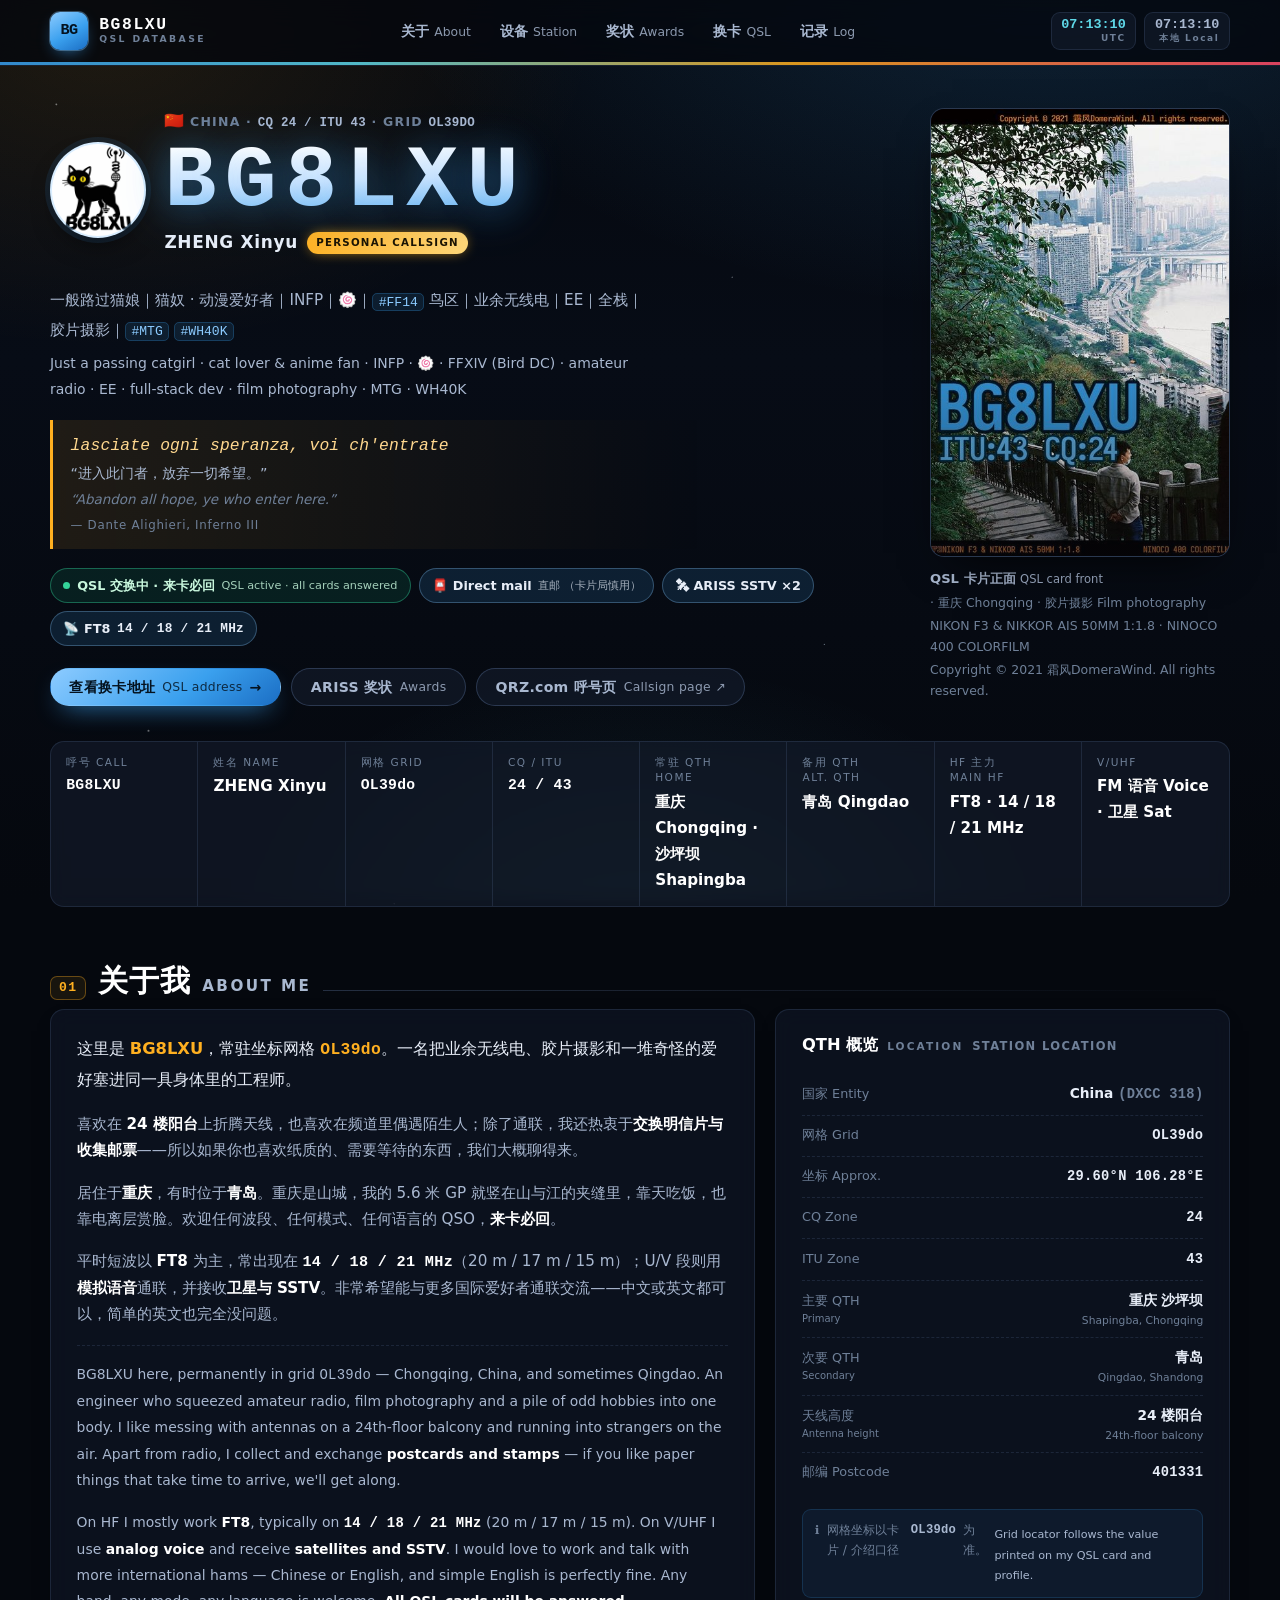
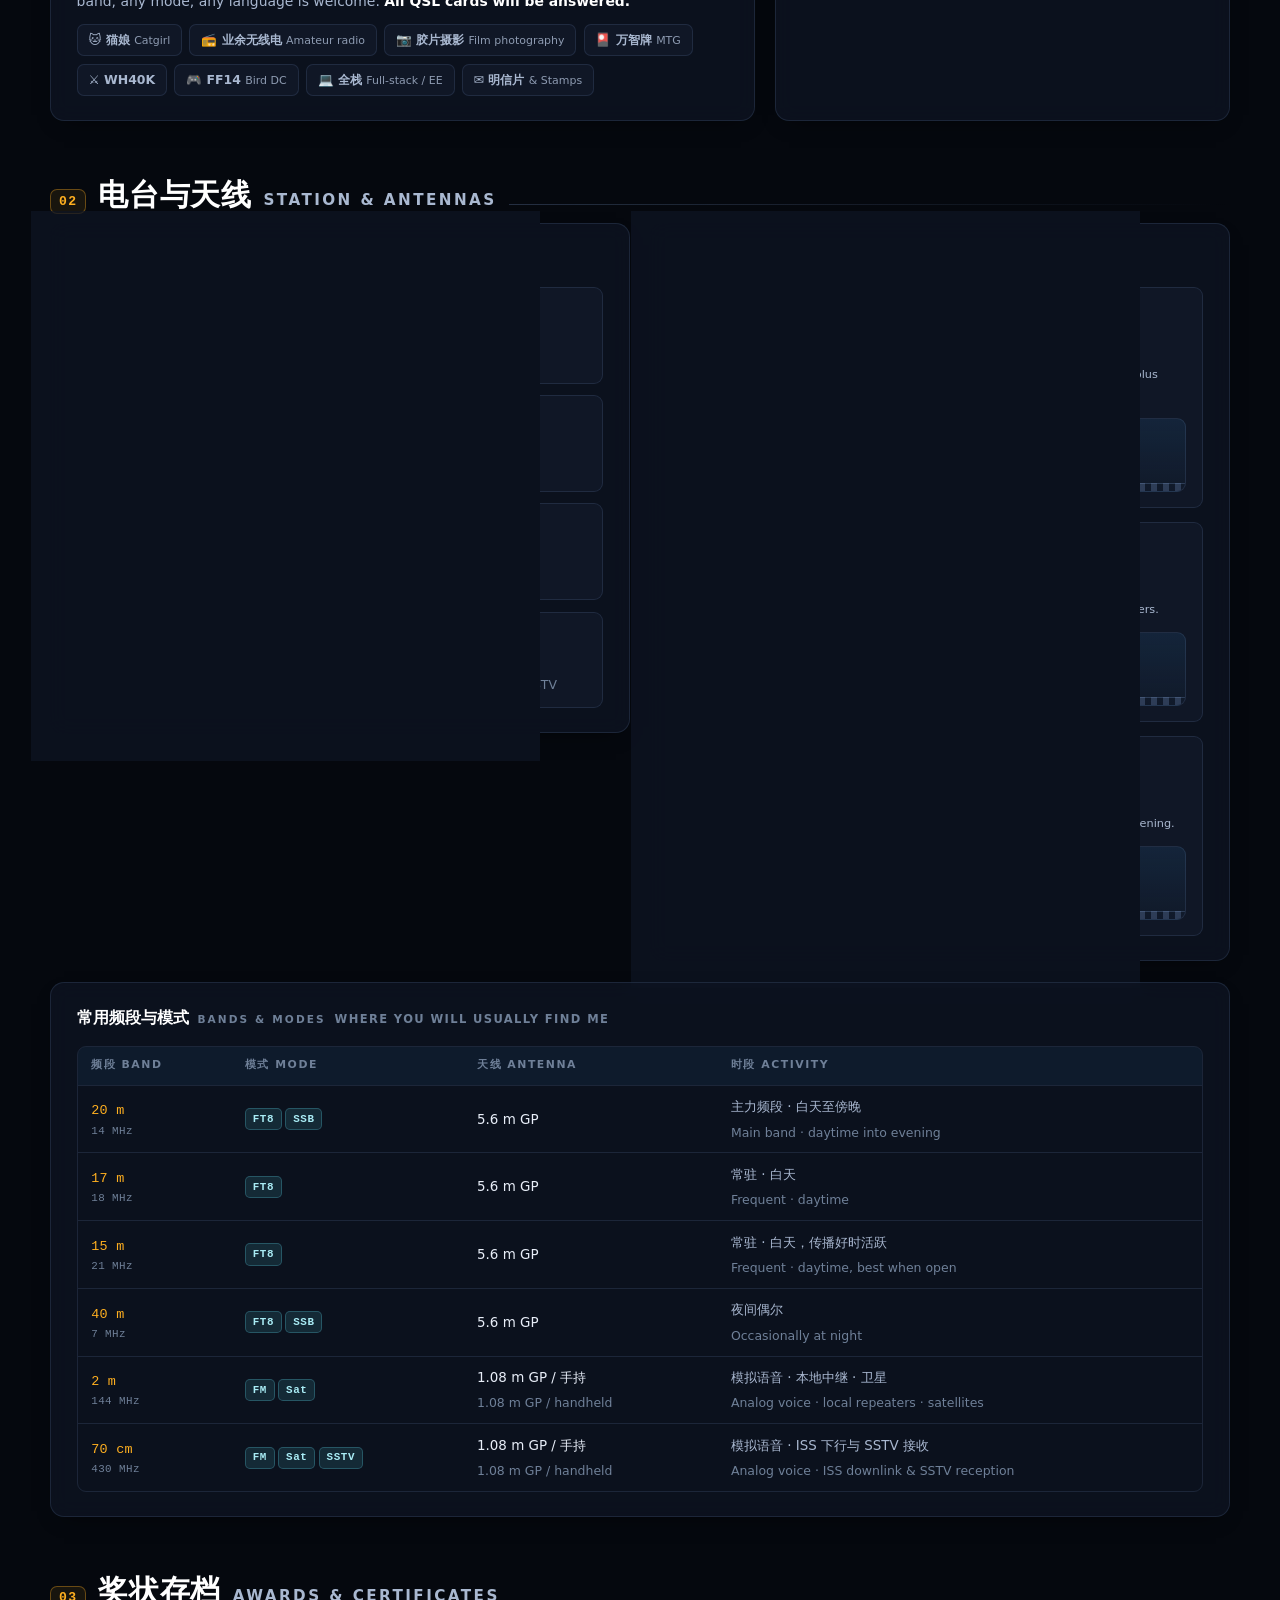
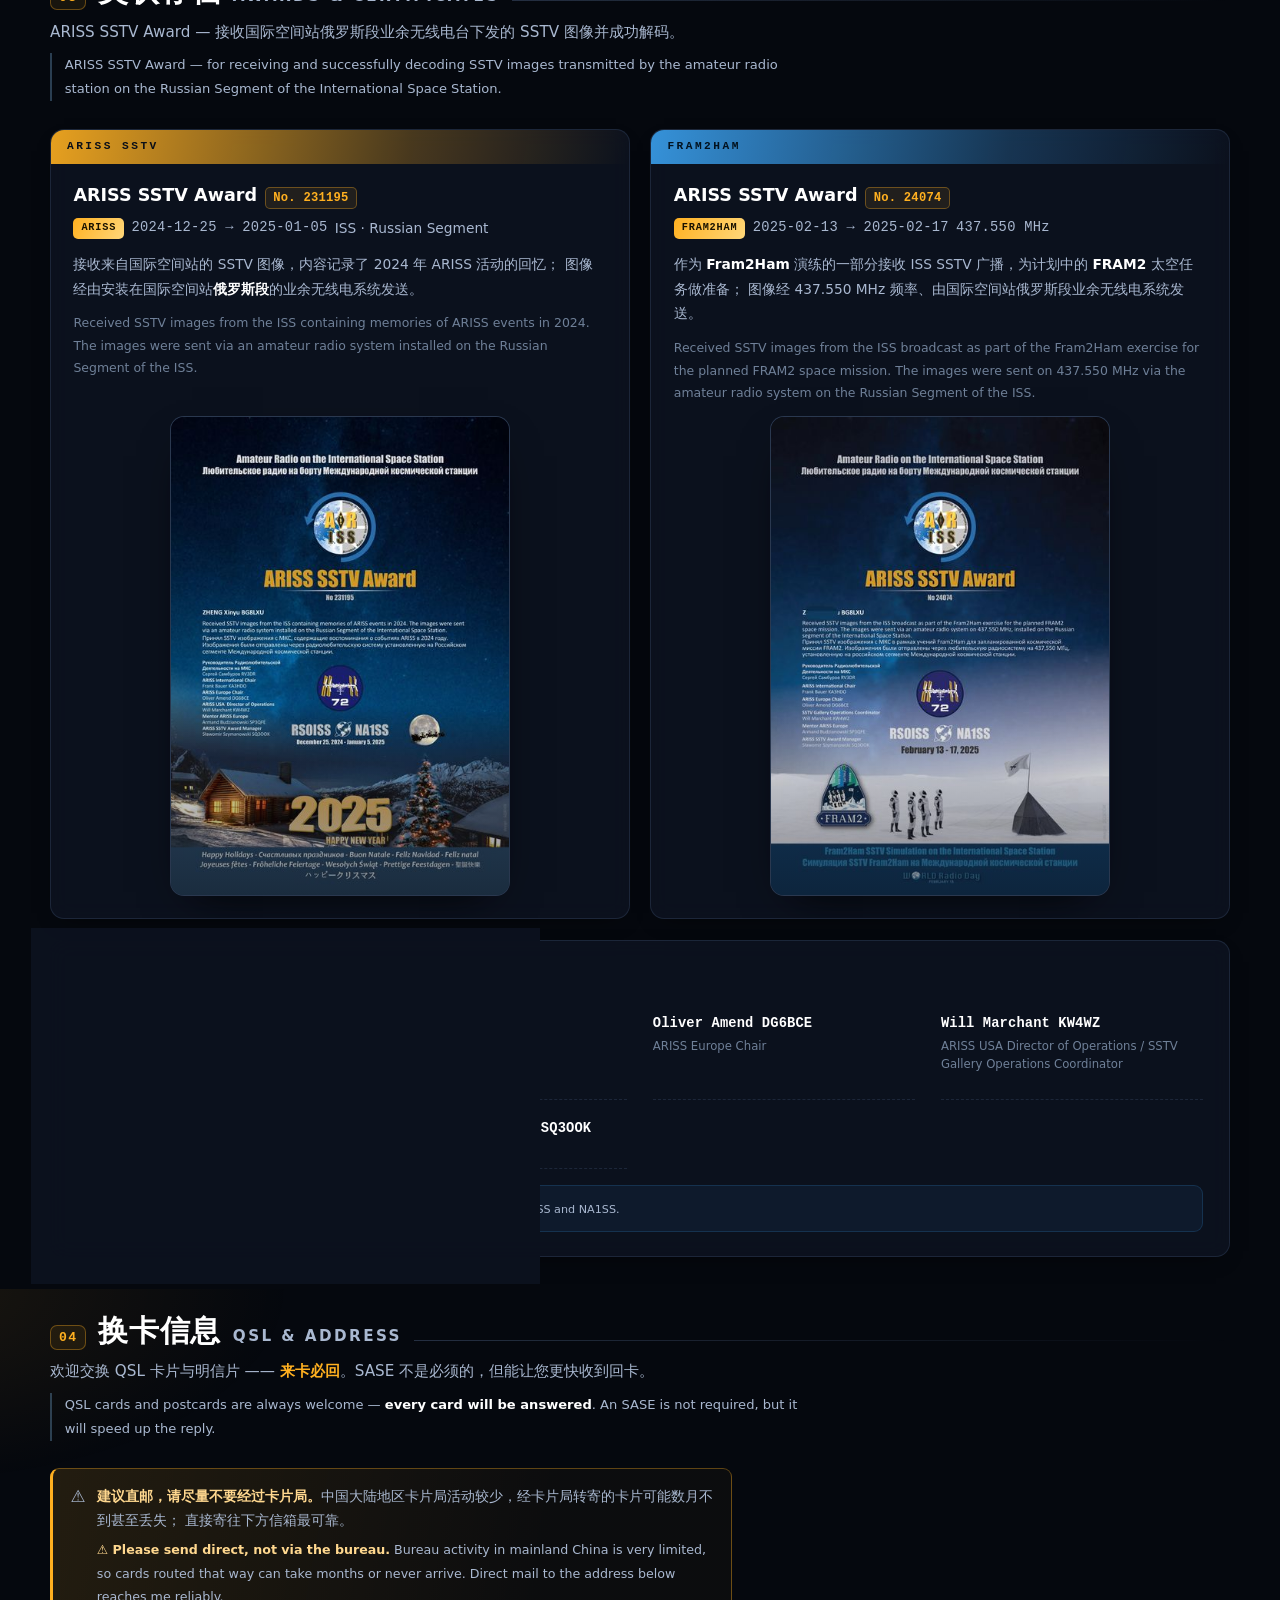
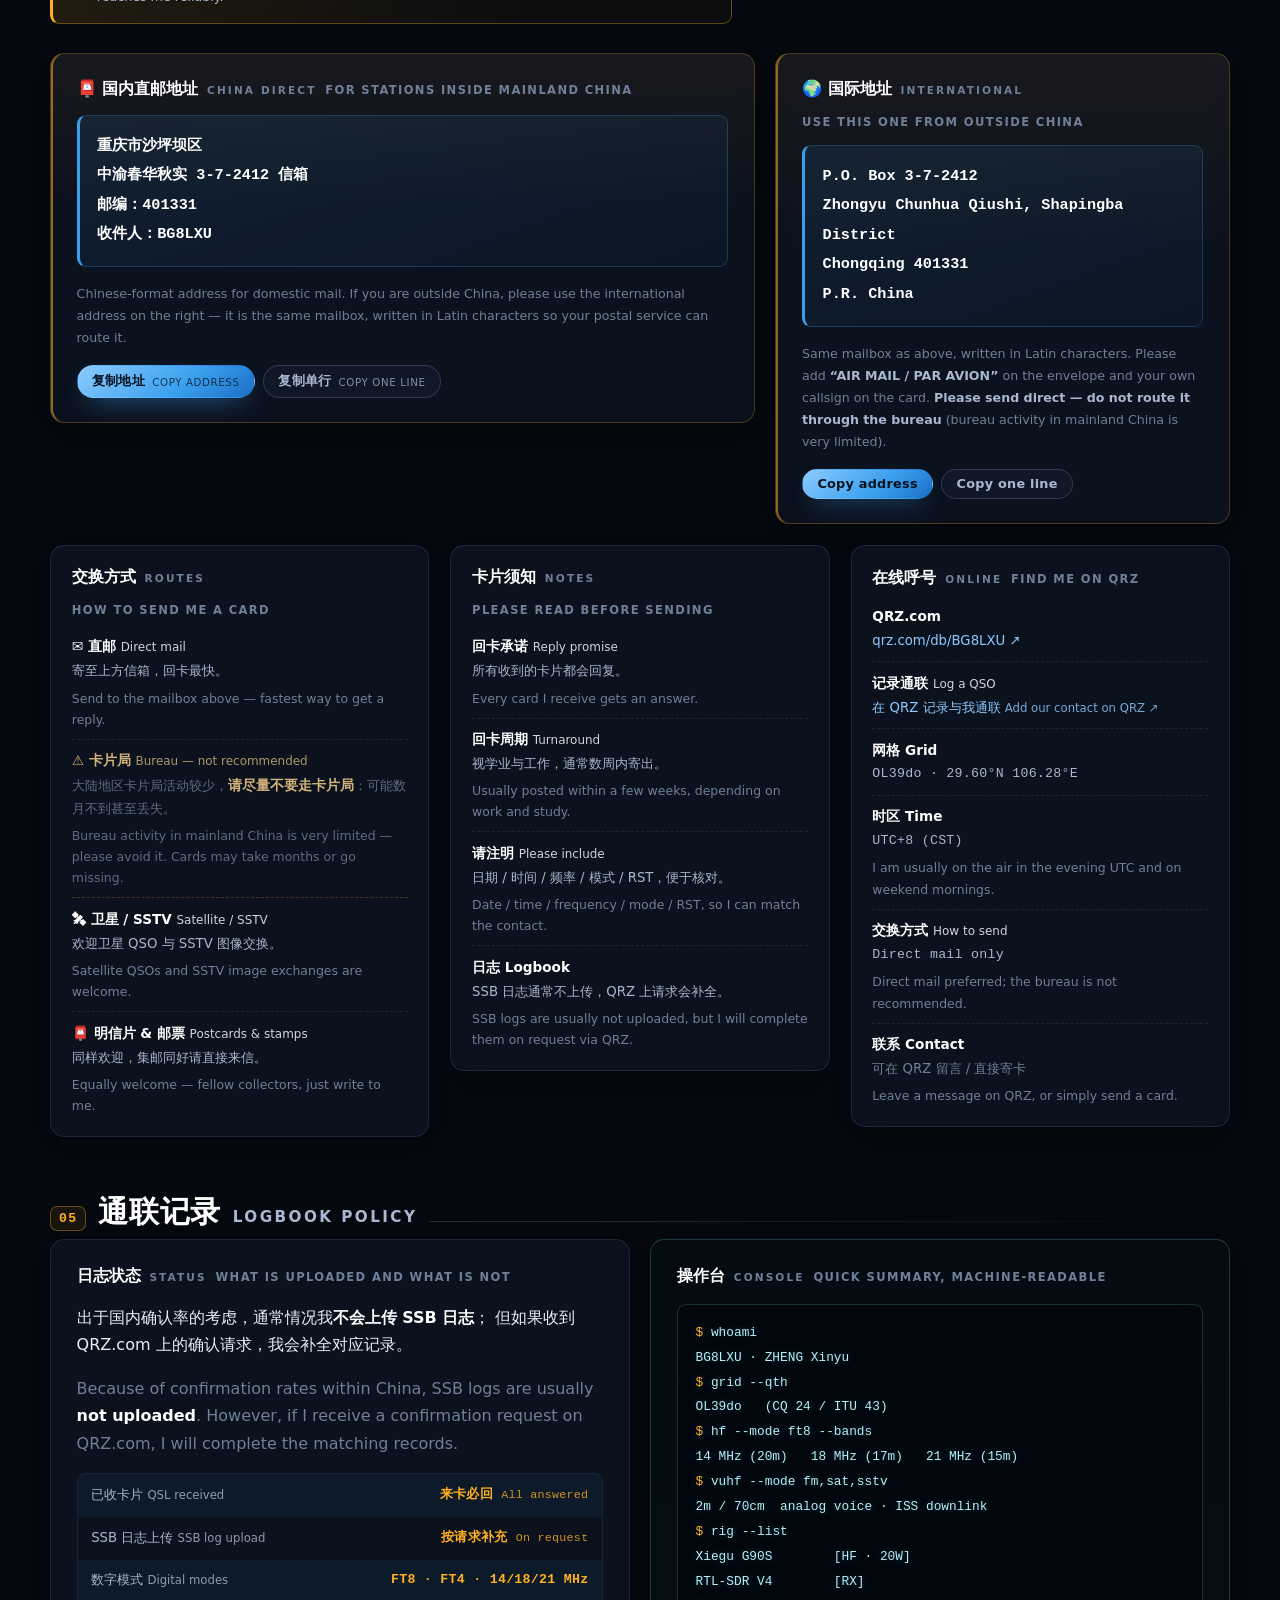
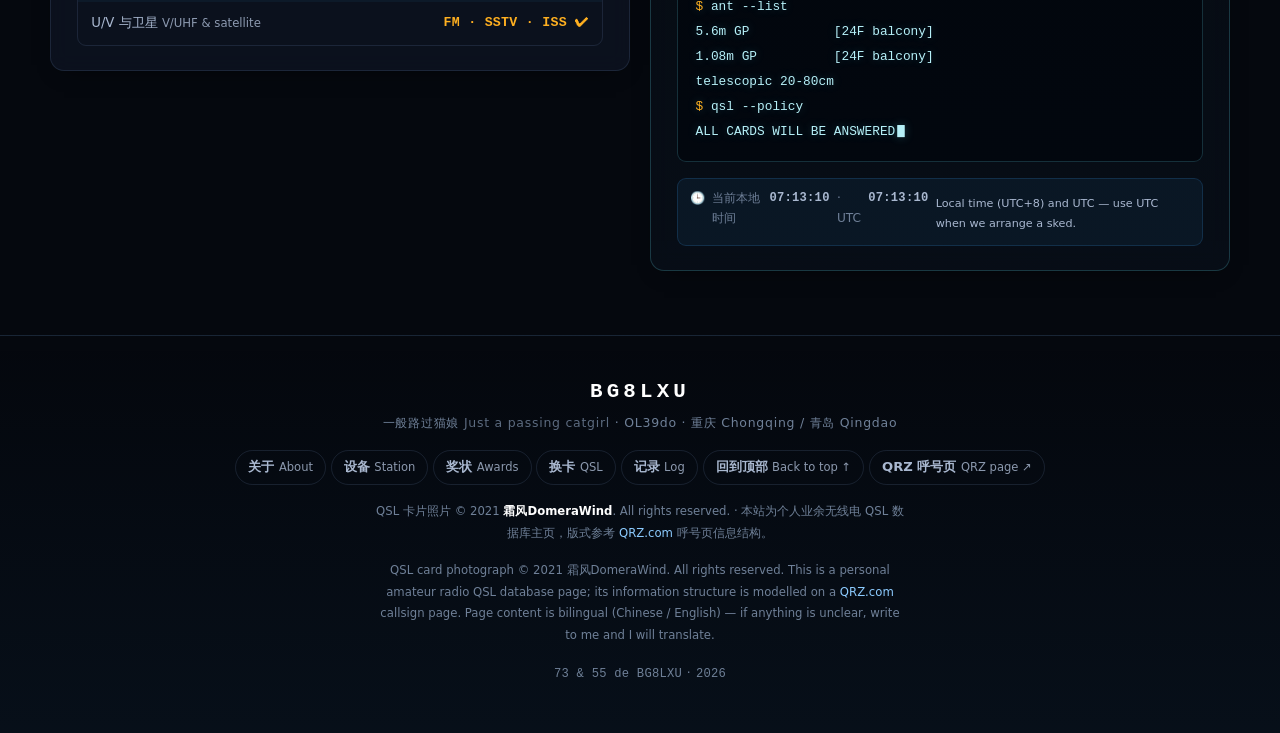
==== commit 8e66055e: "Add reciprocal link to QRZ callsign page; fill live URL into QRZ bio summary" ====
--- a/index.html
+++ b/index.html
@@ -614,6 +614,7 @@
       <a href="#qsl">换卡 <span class="en-inline" lang="en">QSL</span></a>
       <a href="#log">记录 <span class="en-inline" lang="en">Log</span></a>
       <a href="#top">回到顶部 <span class="en-inline" lang="en">Back to top ↑</span></a>
+      <a href="https://www.qrz.com/db/BG8LXU" target="_blank" rel="noopener noreferrer">QRZ 呼号页 <span class="en-inline" lang="en">QRZ page ↗</span></a>
     </nav>
     <p class="foot__legal">
       QSL 卡片照片 © 2021 <b>霜风DomeraWind</b>. All rights reserved. ·
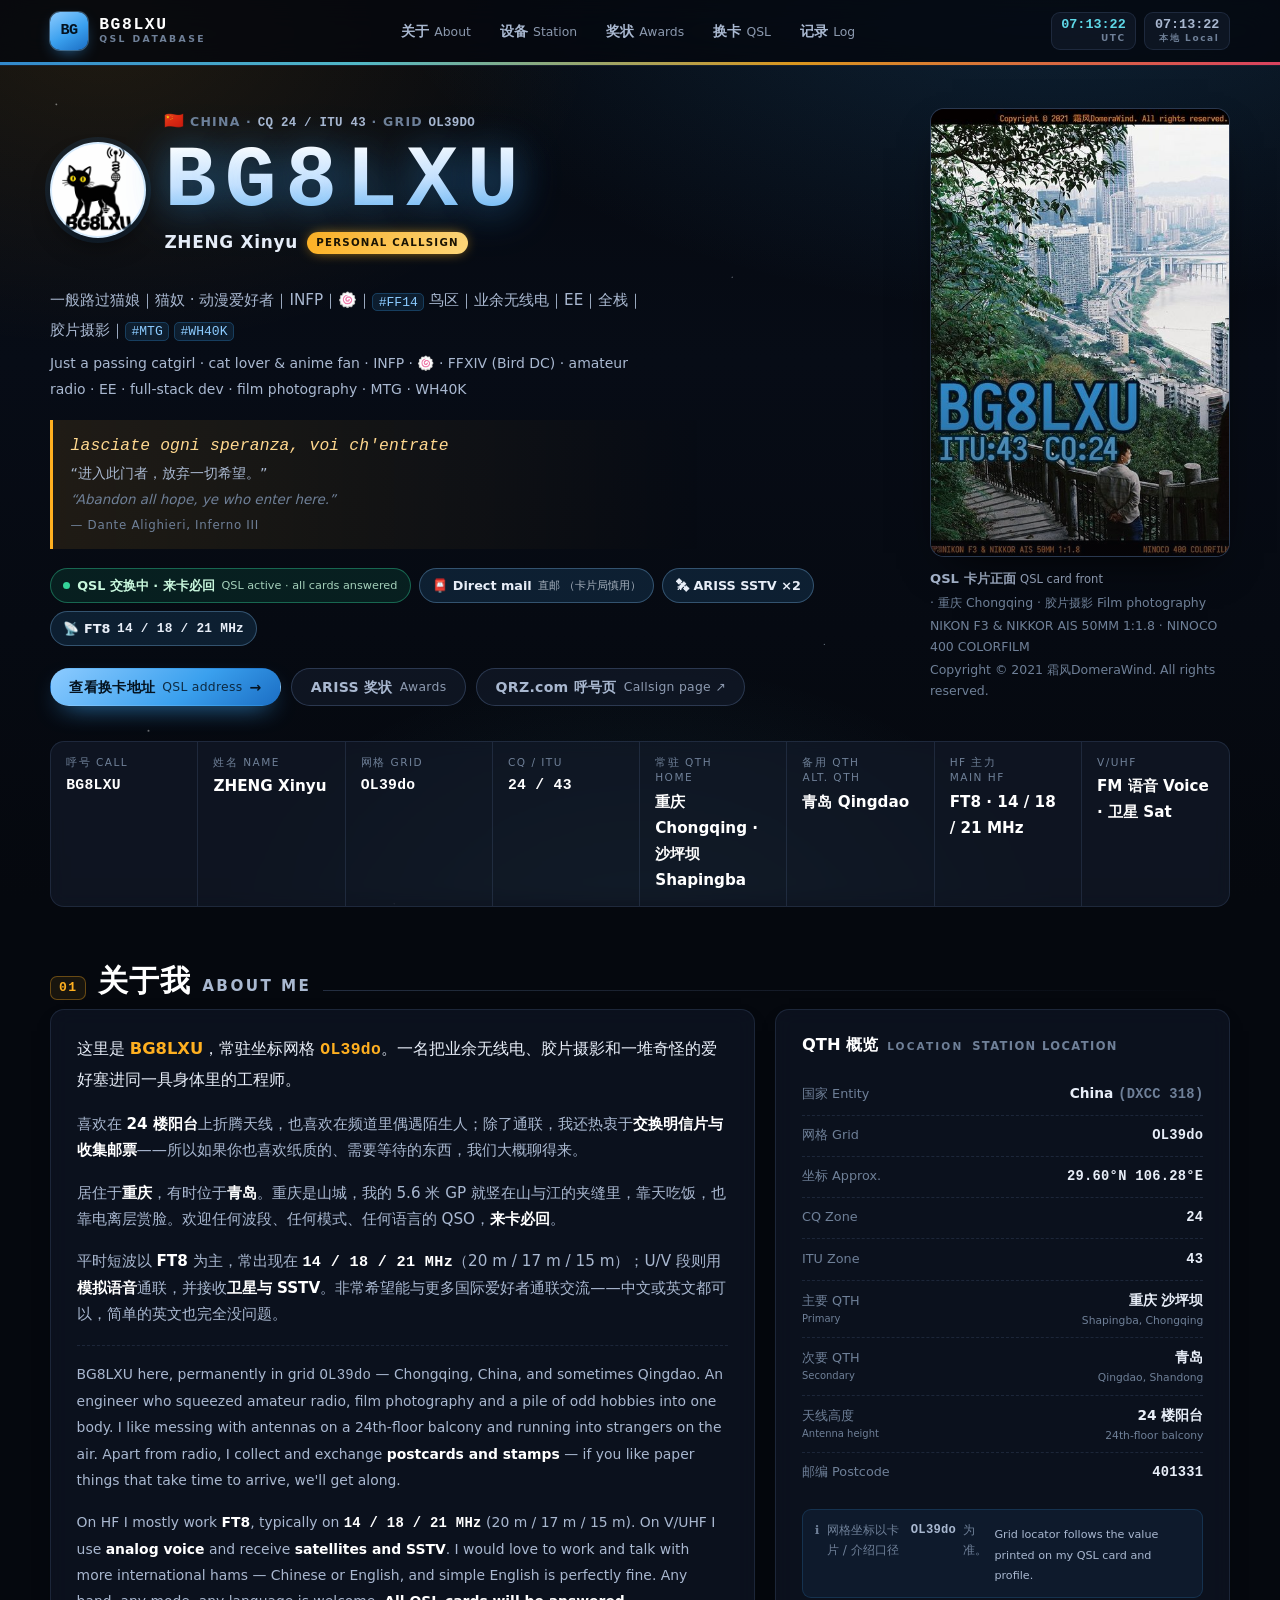
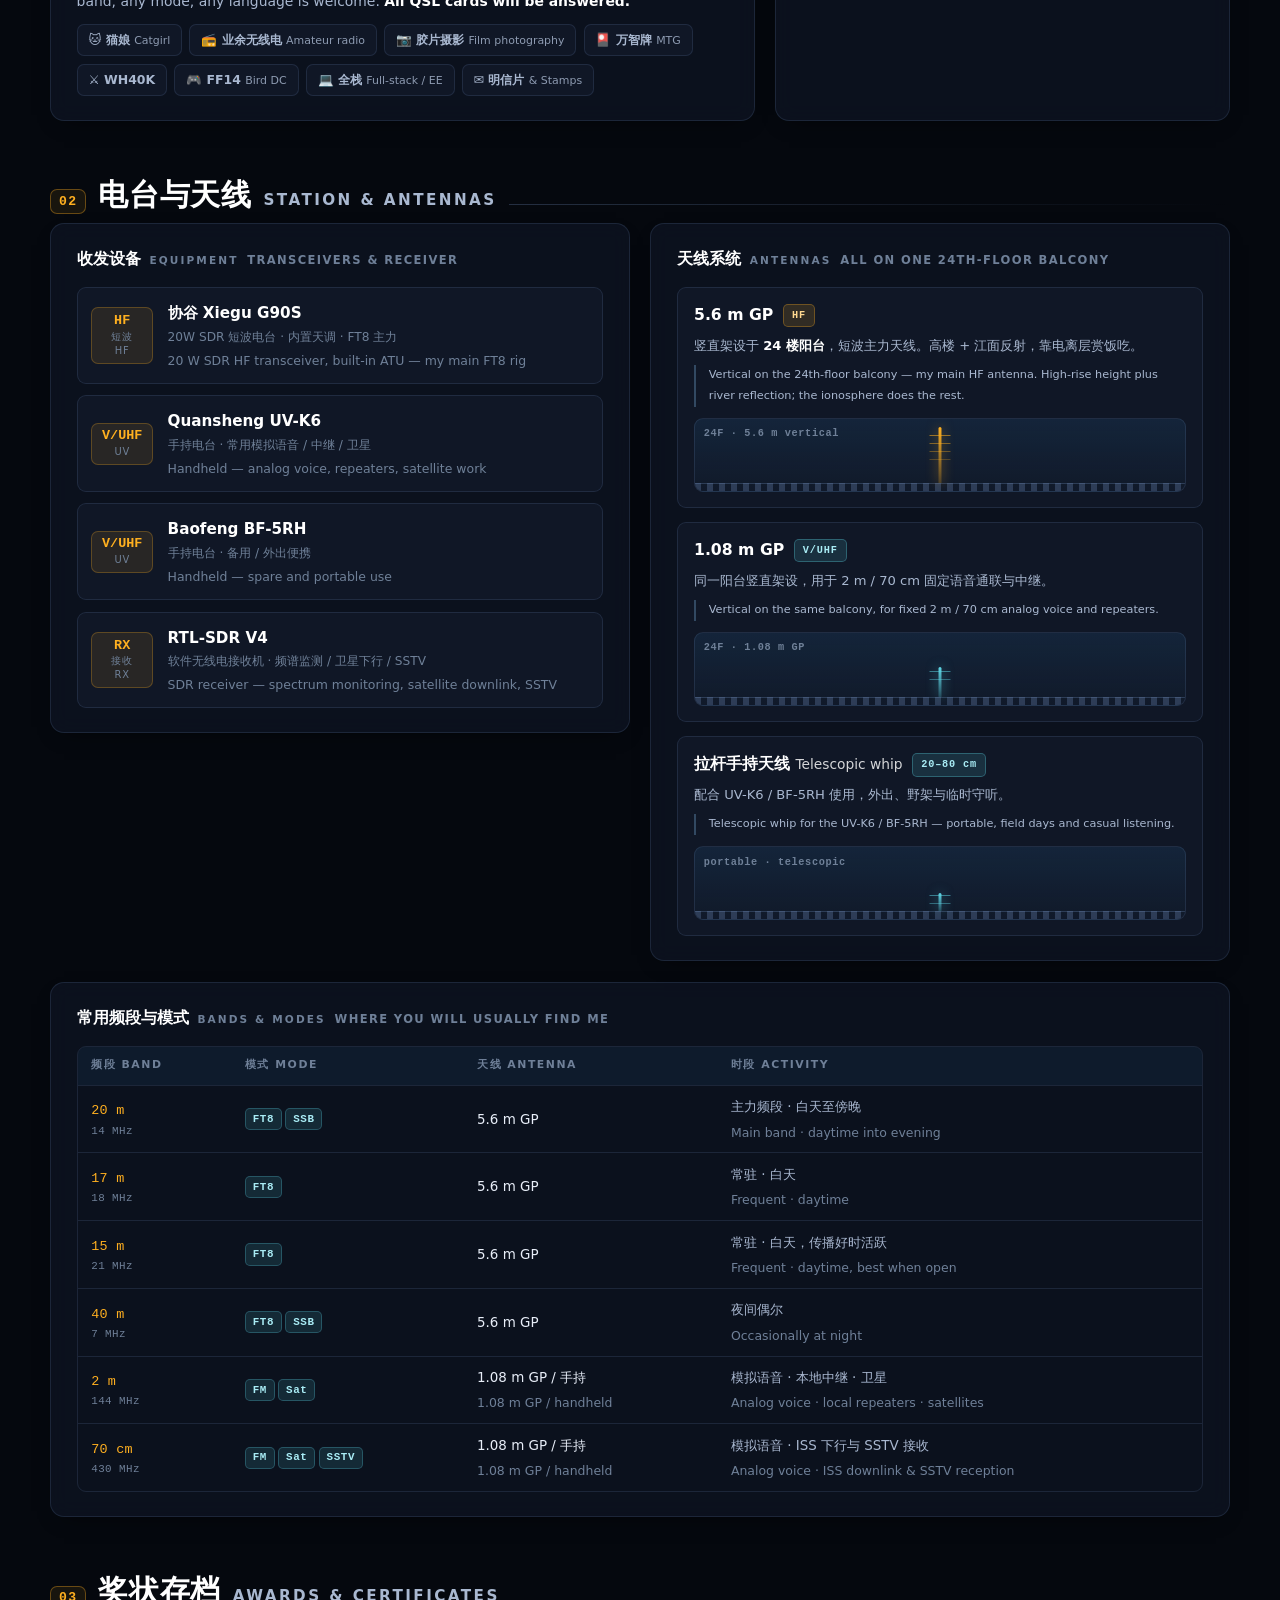
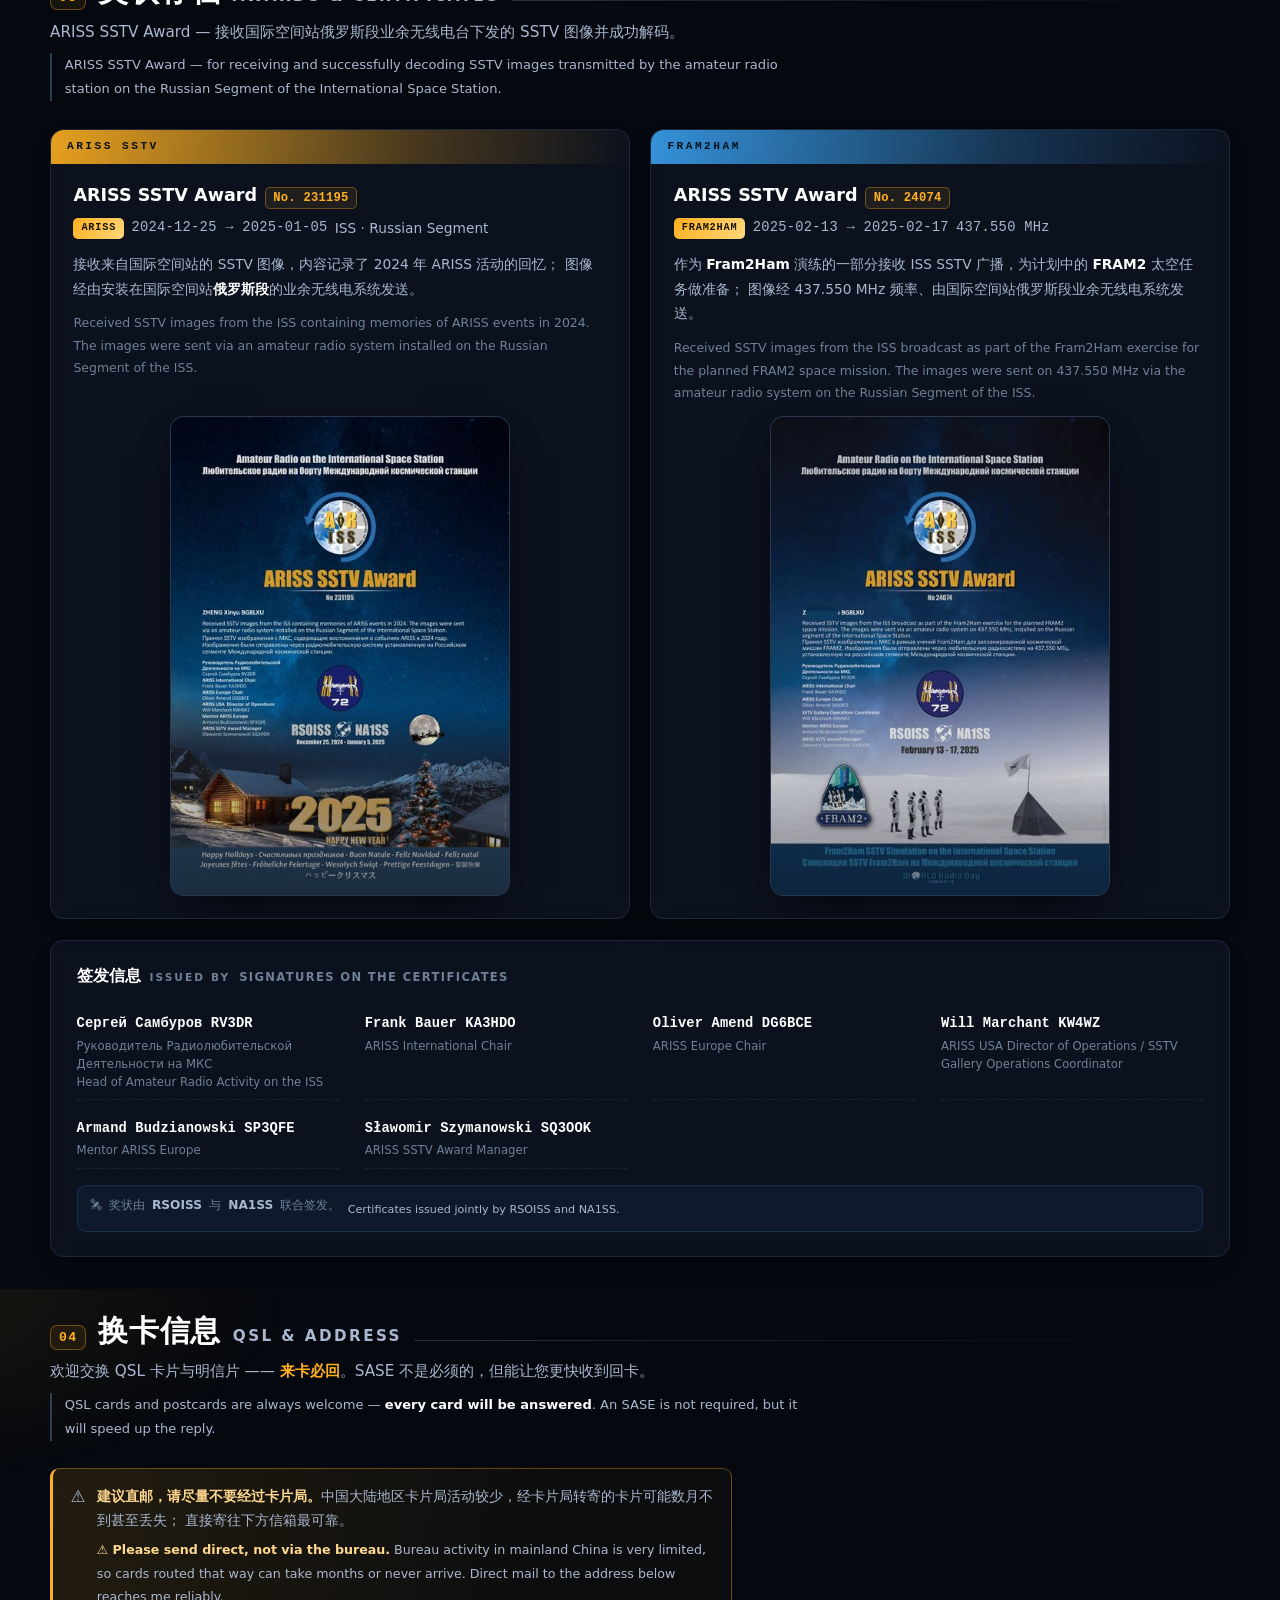
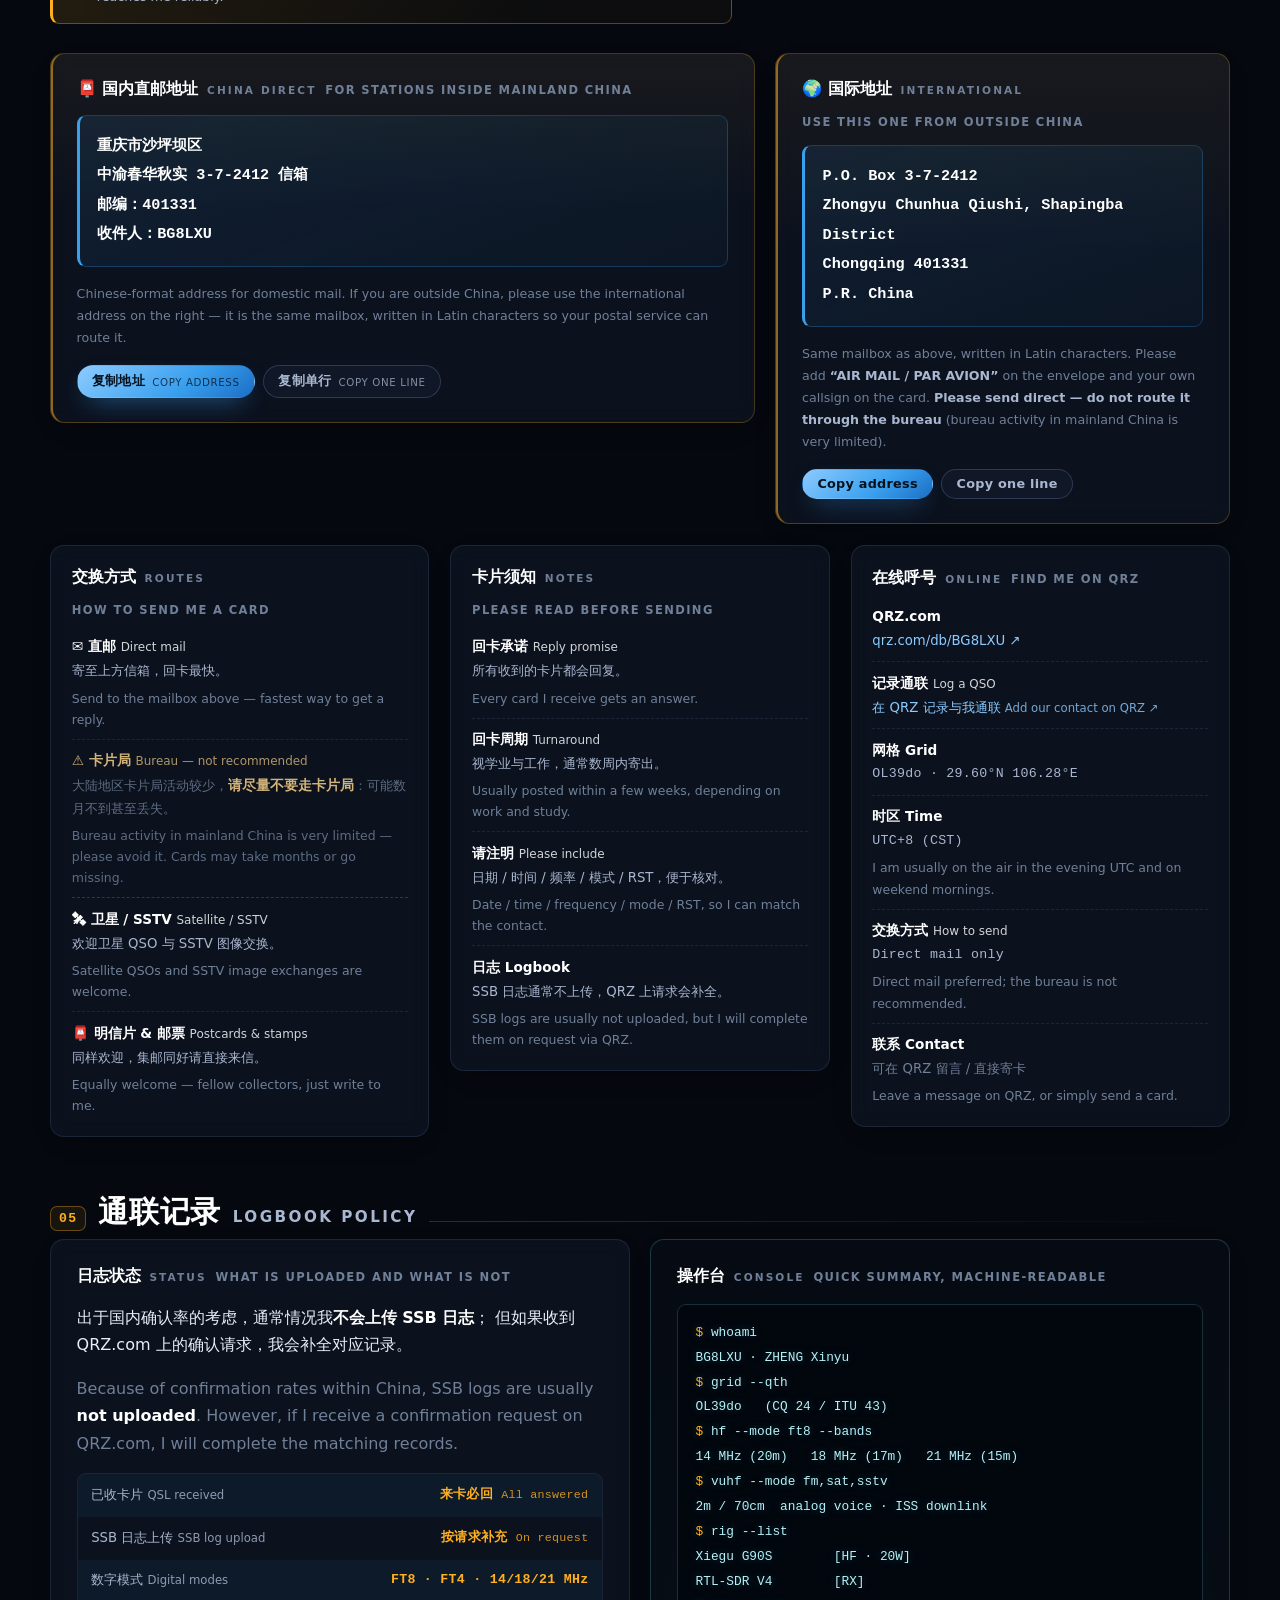
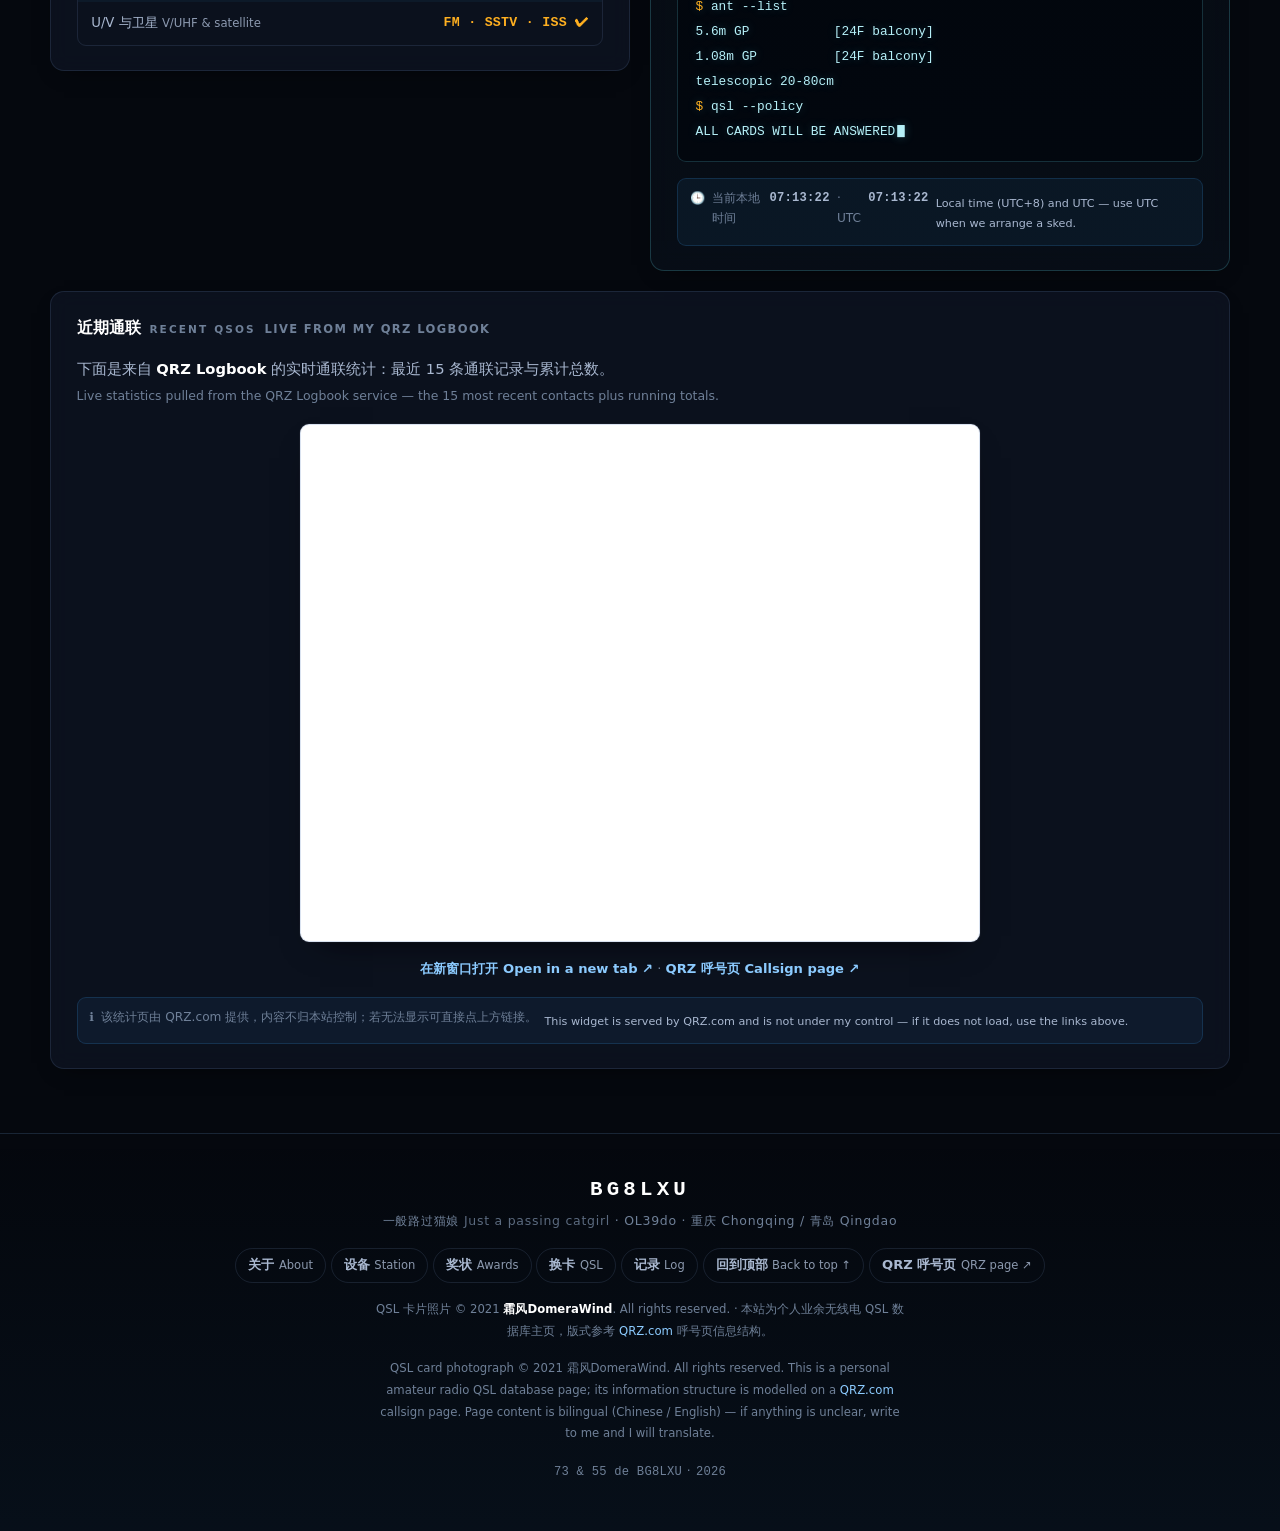
==== commit 6fbc1b0a: "Add live QRZ Logbook stats widget to the logbook section" ====
--- a/index.html
+++ b/index.html
@@ -596,6 +596,34 @@
           <span class="en-block en-block--plain" lang="en">Local time (UTC+8) and UTC — use UTC when we arrange a sked.</span></p>
       </div>
     </div>
+
+    <!-- 近期通联：QRZ Logbook 实时统计（官方嵌入页） -->
+    <div class="card card--logfeed">
+      <h3 class="card__h">近期通联 <i>Recent QSOs</i>
+        <span class="card__en" lang="en">Live from my QRZ Logbook</span></h3>
+      <p class="logfeed__intro">
+        下面是来自 <b>QRZ Logbook</b> 的实时通联统计：最近 15 条通联记录与累计总数。
+        <span class="en-line" lang="en">Live statistics pulled from the QRZ Logbook service —
+          the 15 most recent contacts plus running totals.</span>
+      </p>
+      <div class="logfeed__frame">
+        <iframe src="https://logbook.qrz.com/lbstat/BG8LXU/"
+                title="BG8LXU · QRZ Logbook 近期通联统计 / Recent QSO statistics"
+                width="640" height="500" loading="lazy"
+                referrerpolicy="no-referrer-when-downgrade"
+                frameborder="0" scrolling="yes"></iframe>
+      </div>
+      <p class="logfeed__more">
+        <a href="https://logbook.qrz.com/lbstat/BG8LXU/" target="_blank" rel="noopener noreferrer">在新窗口打开 <span lang="en">Open in a new tab ↗</span></a>
+        <span class="dim" aria-hidden="true"> · </span>
+        <a href="https://www.qrz.com/db/BG8LXU" target="_blank" rel="noopener noreferrer">QRZ 呼号页 <span lang="en">Callsign page ↗</span></a>
+      </p>
+      <p class="note">
+        <span aria-hidden="true">ℹ️</span> 该统计页由 QRZ.com 提供，内容不归本站控制；若无法显示可直接点上方链接。
+        <span class="en-block en-block--plain" lang="en">This widget is served by QRZ.com and is not under my control —
+          if it does not load, use the links above.</span>
+      </p>
+    </div>
   </section>
 
 </main>
--- a/styles.css
+++ b/styles.css
@@ -566,6 +566,25 @@
 .logstat__row:nth-child(odd){background:rgba(58,160,238,.06)}
 .logstat__row b{color:var(--gold);font-weight:700}
 
+/* ── 9b. 近期通联（嵌入 QRZ Logbook 统计页）──────────────────────
+   QRZ 的统计页是浅色页面，放在深色卡片里会像一块发光的矩形。
+   所以给它加白色衬底 + 内边距 + 外阴影，做成"嵌入式面板"，看起来是刻意的。 */
+.card--logfeed{margin-top:1.3rem}
+.logfeed__intro{margin:0 0 1.1rem;color:var(--ink-2);font-size:.92rem;line-height:1.8}
+.logfeed__frame{
+  max-width:680px;margin:0 auto;padding:8px;
+  border-radius:var(--r-sm);background:#fff;
+  border:1px solid var(--line-2);
+  box-shadow:0 14px 34px -20px rgba(0,0,0,.95),0 0 0 1px rgba(255,255,255,.04);
+}
+.logfeed__frame iframe{display:block;width:100%;height:500px;border:0;background:#fff;border-radius:4px}
+.logfeed__more{margin:1rem 0 0;text-align:center;font-size:.82rem;color:var(--ink-3)}
+.logfeed__more a{font-weight:600}
+@media (max-width:620px){
+  .logfeed__frame{padding:5px}
+  .logfeed__frame iframe{height:420px}
+}
+
 .term{
   margin:0;padding:1rem 1.1rem;border-radius:var(--r-sm);overflow-x:auto;
   font:500 .8rem/1.95 var(--mono);color:#b6f0f8;
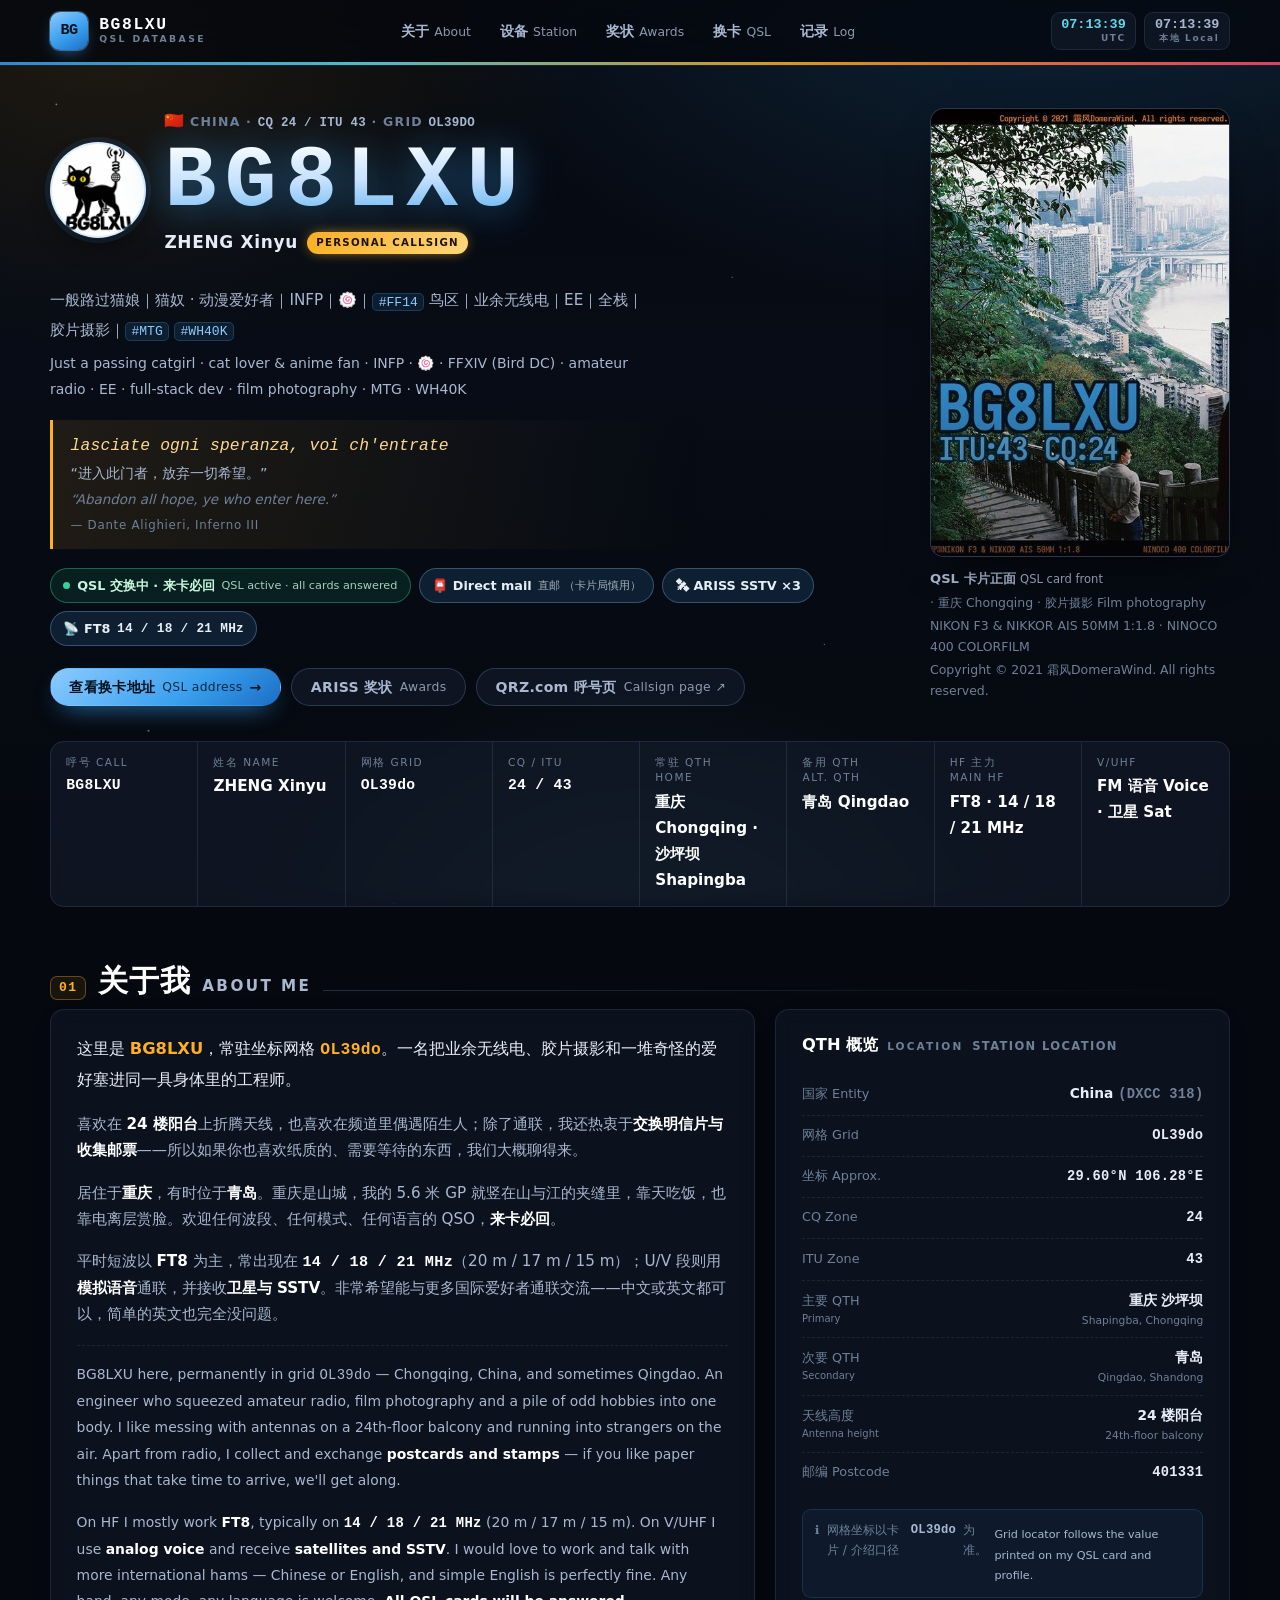
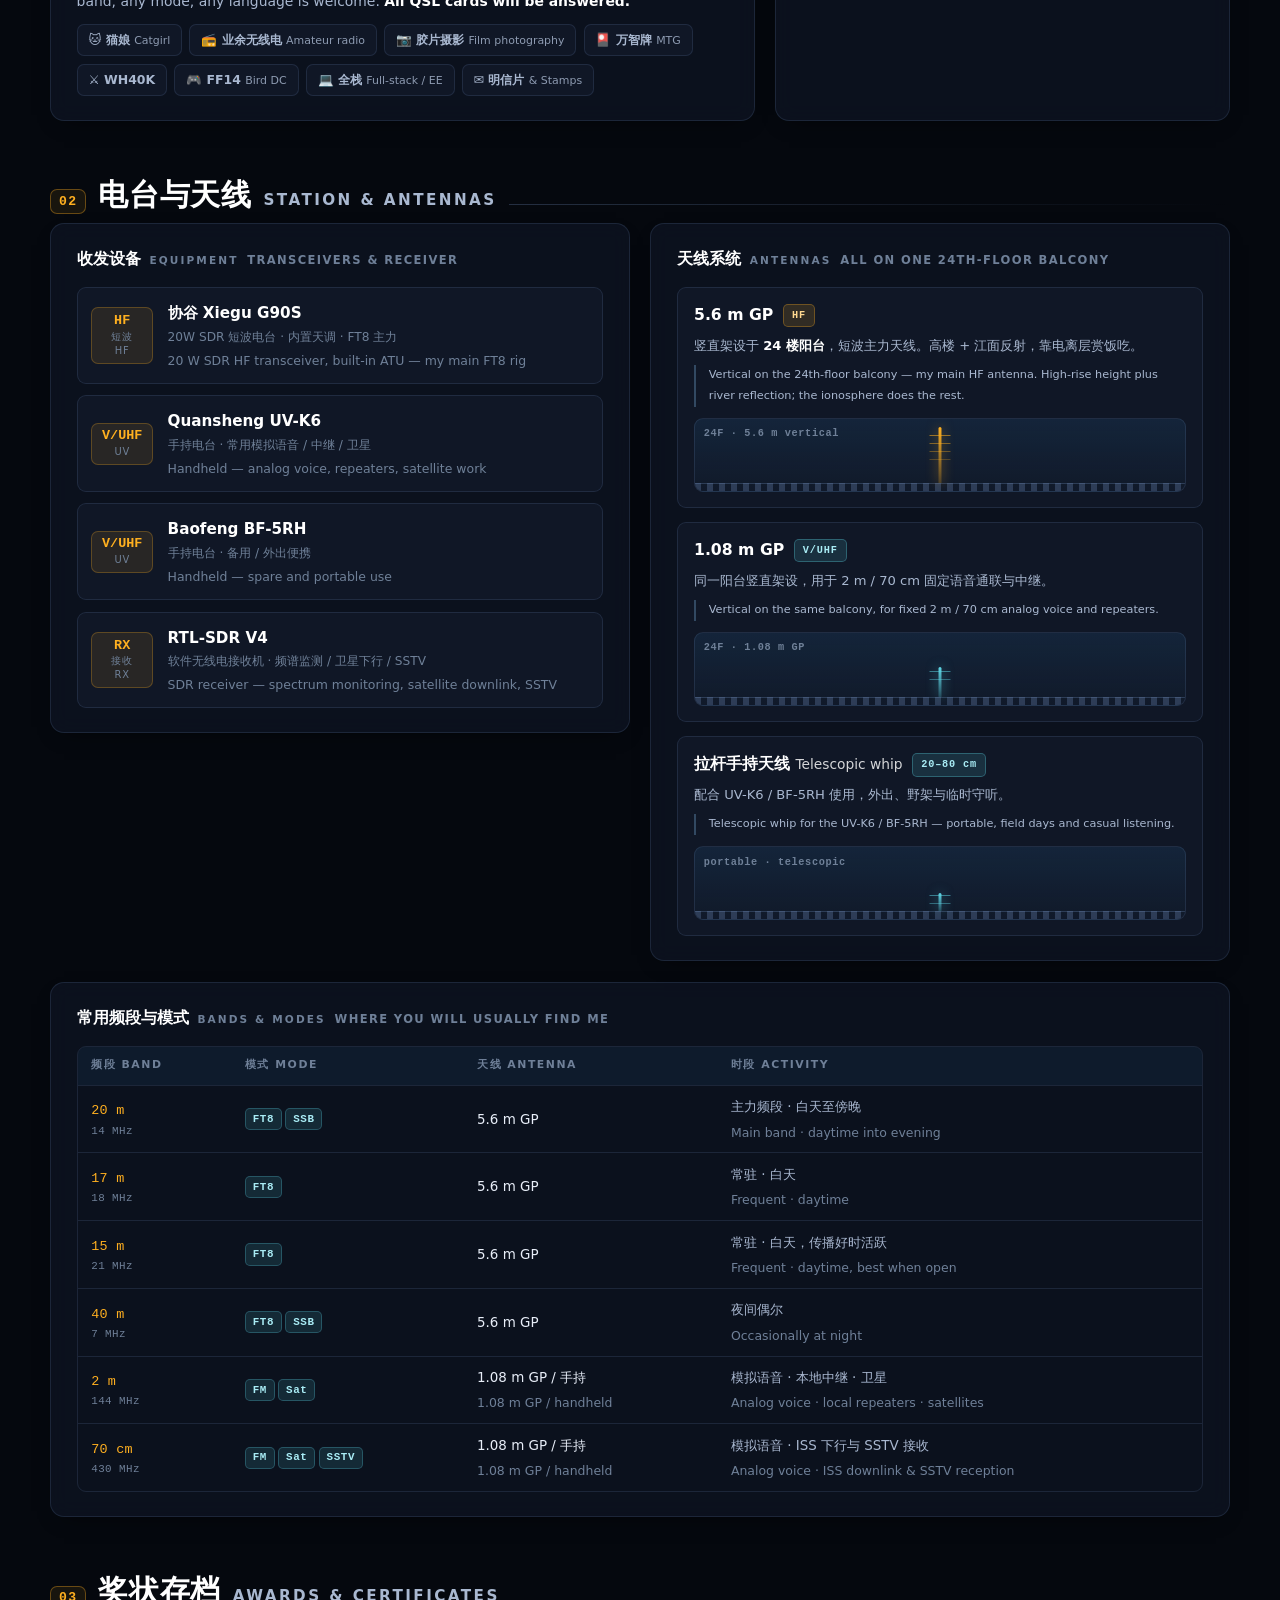
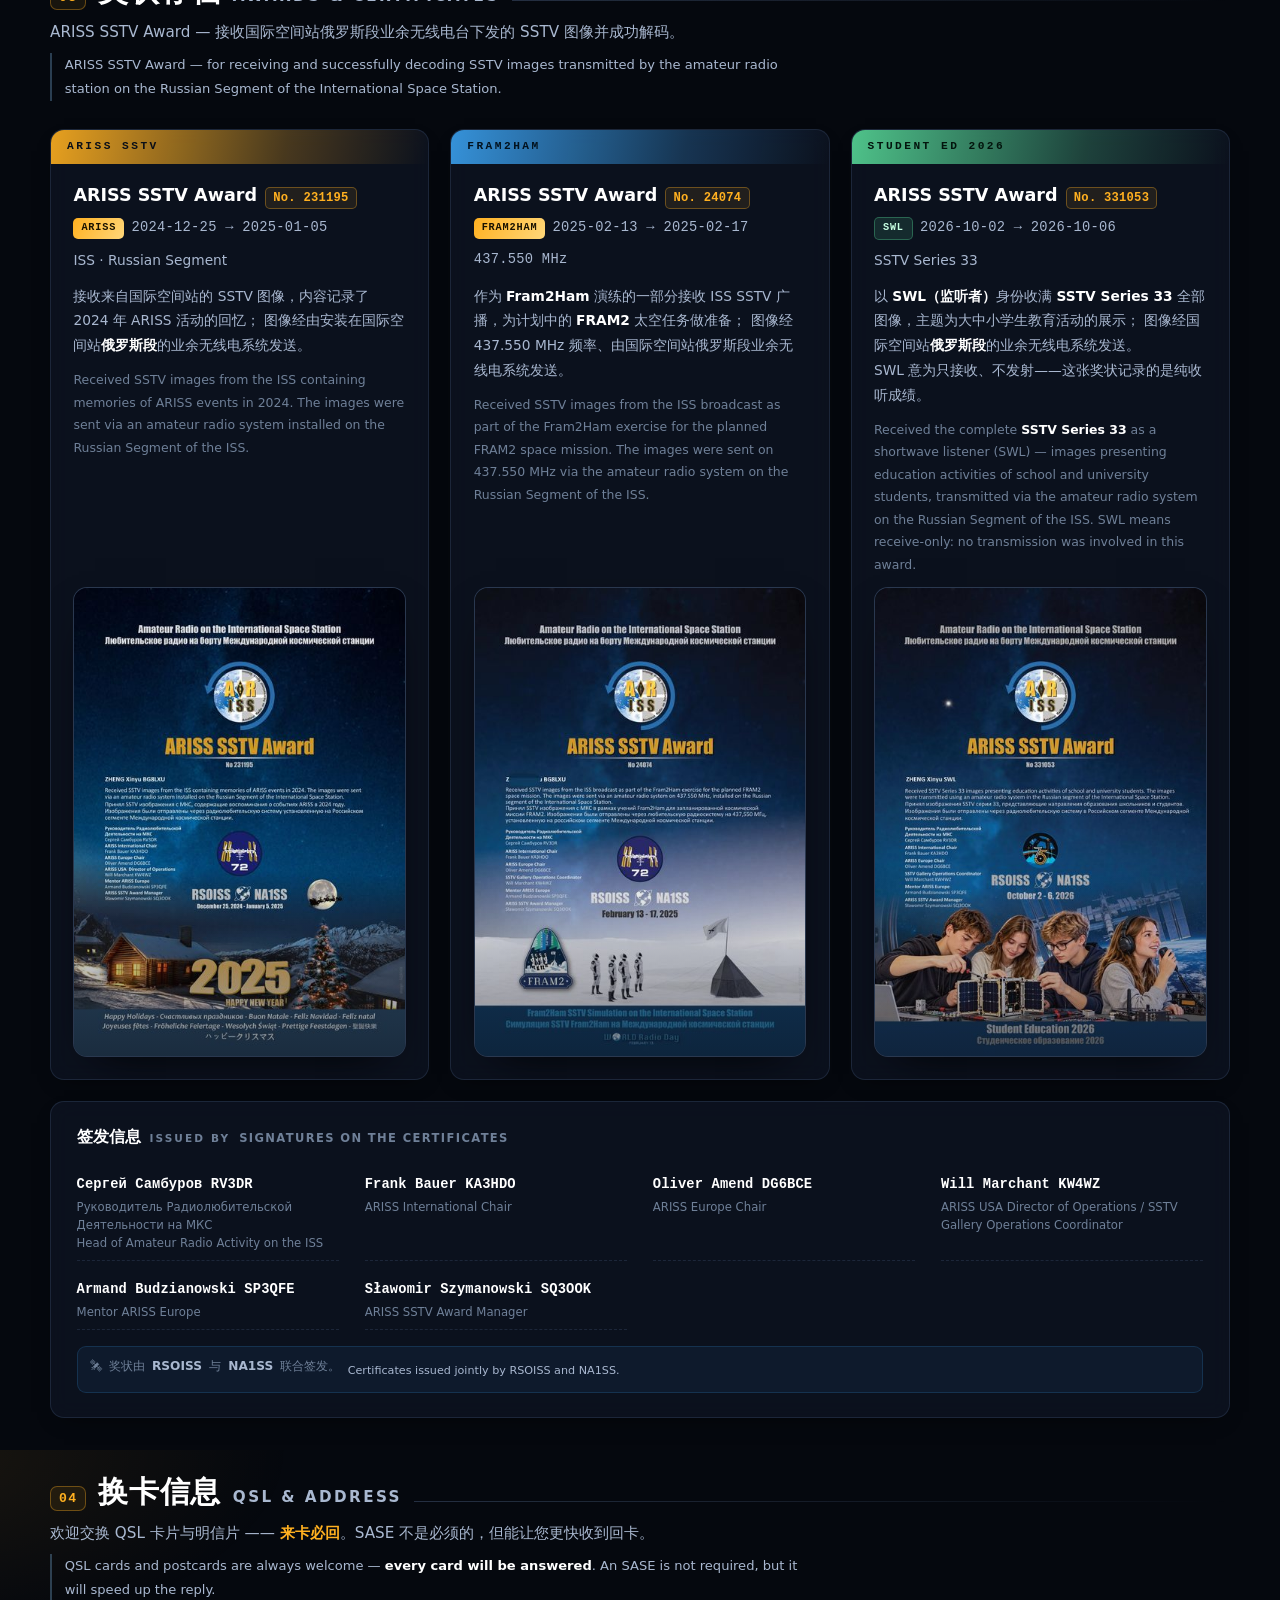
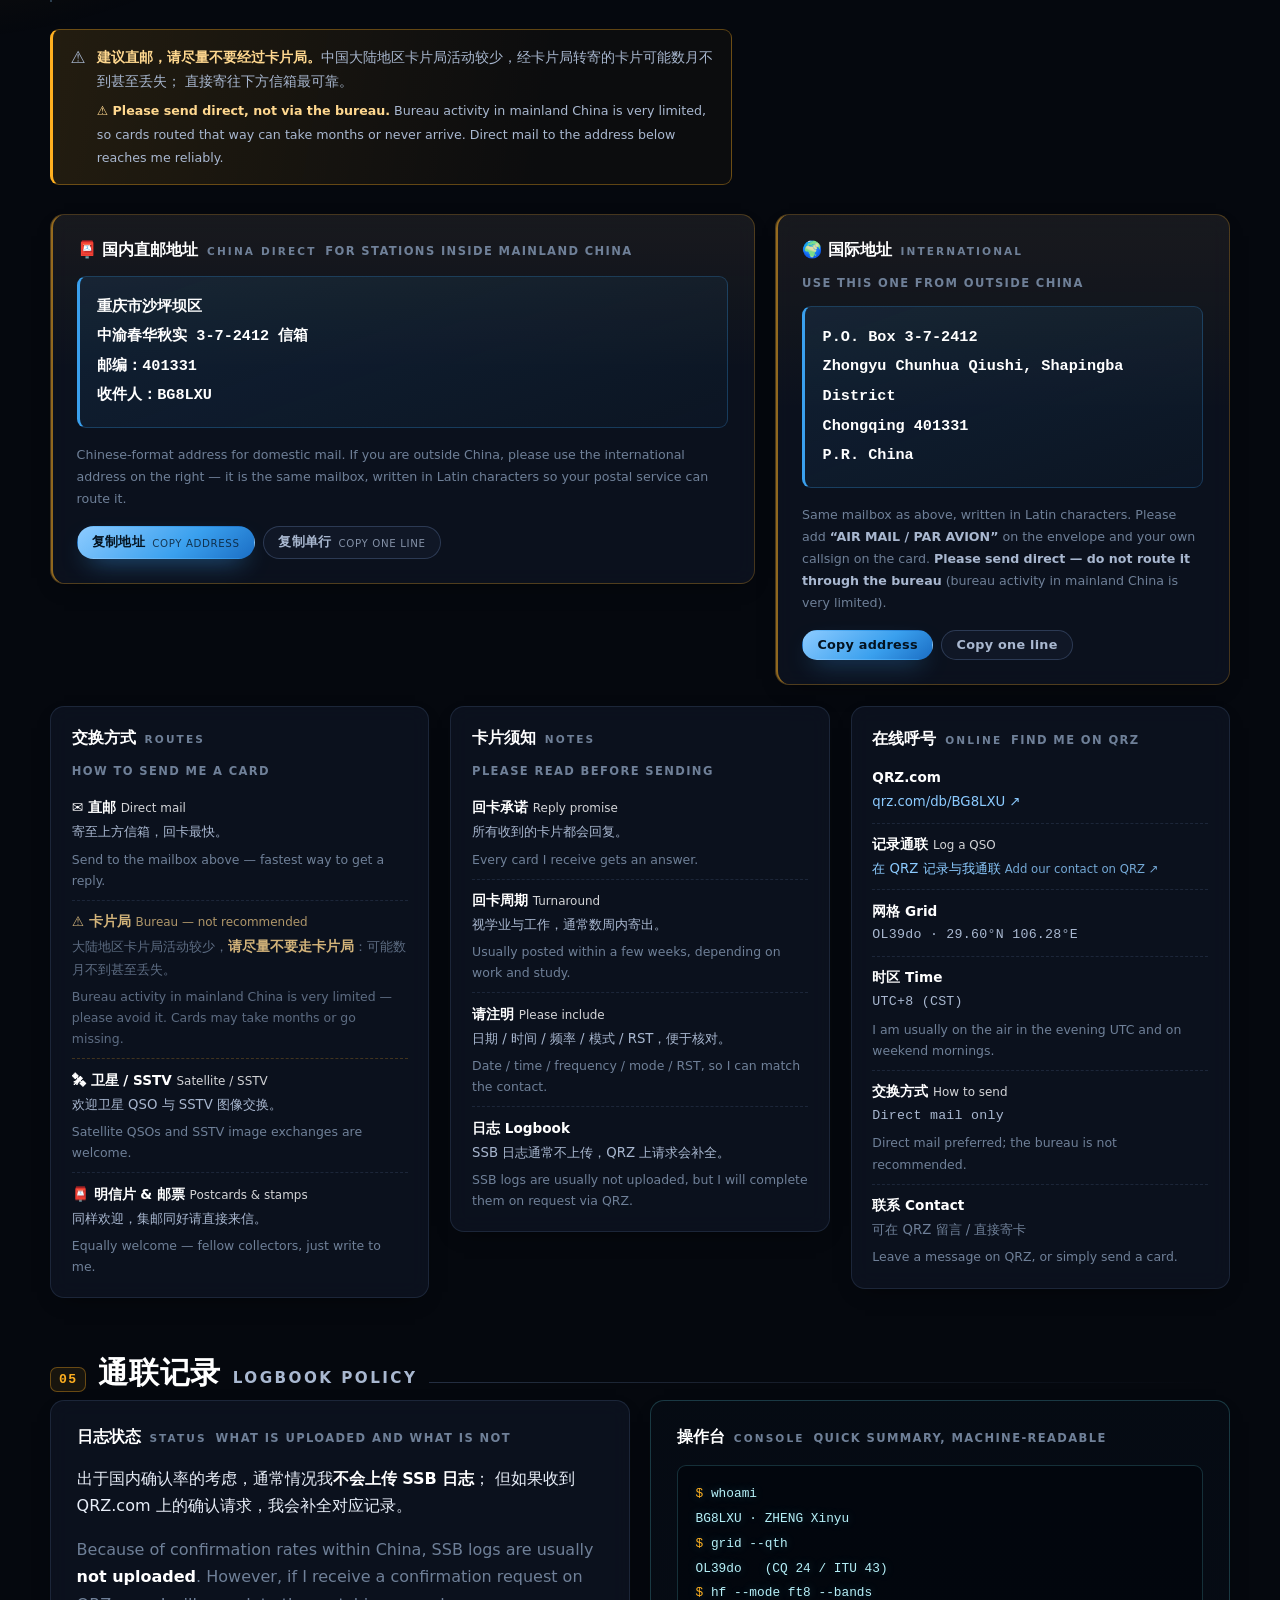
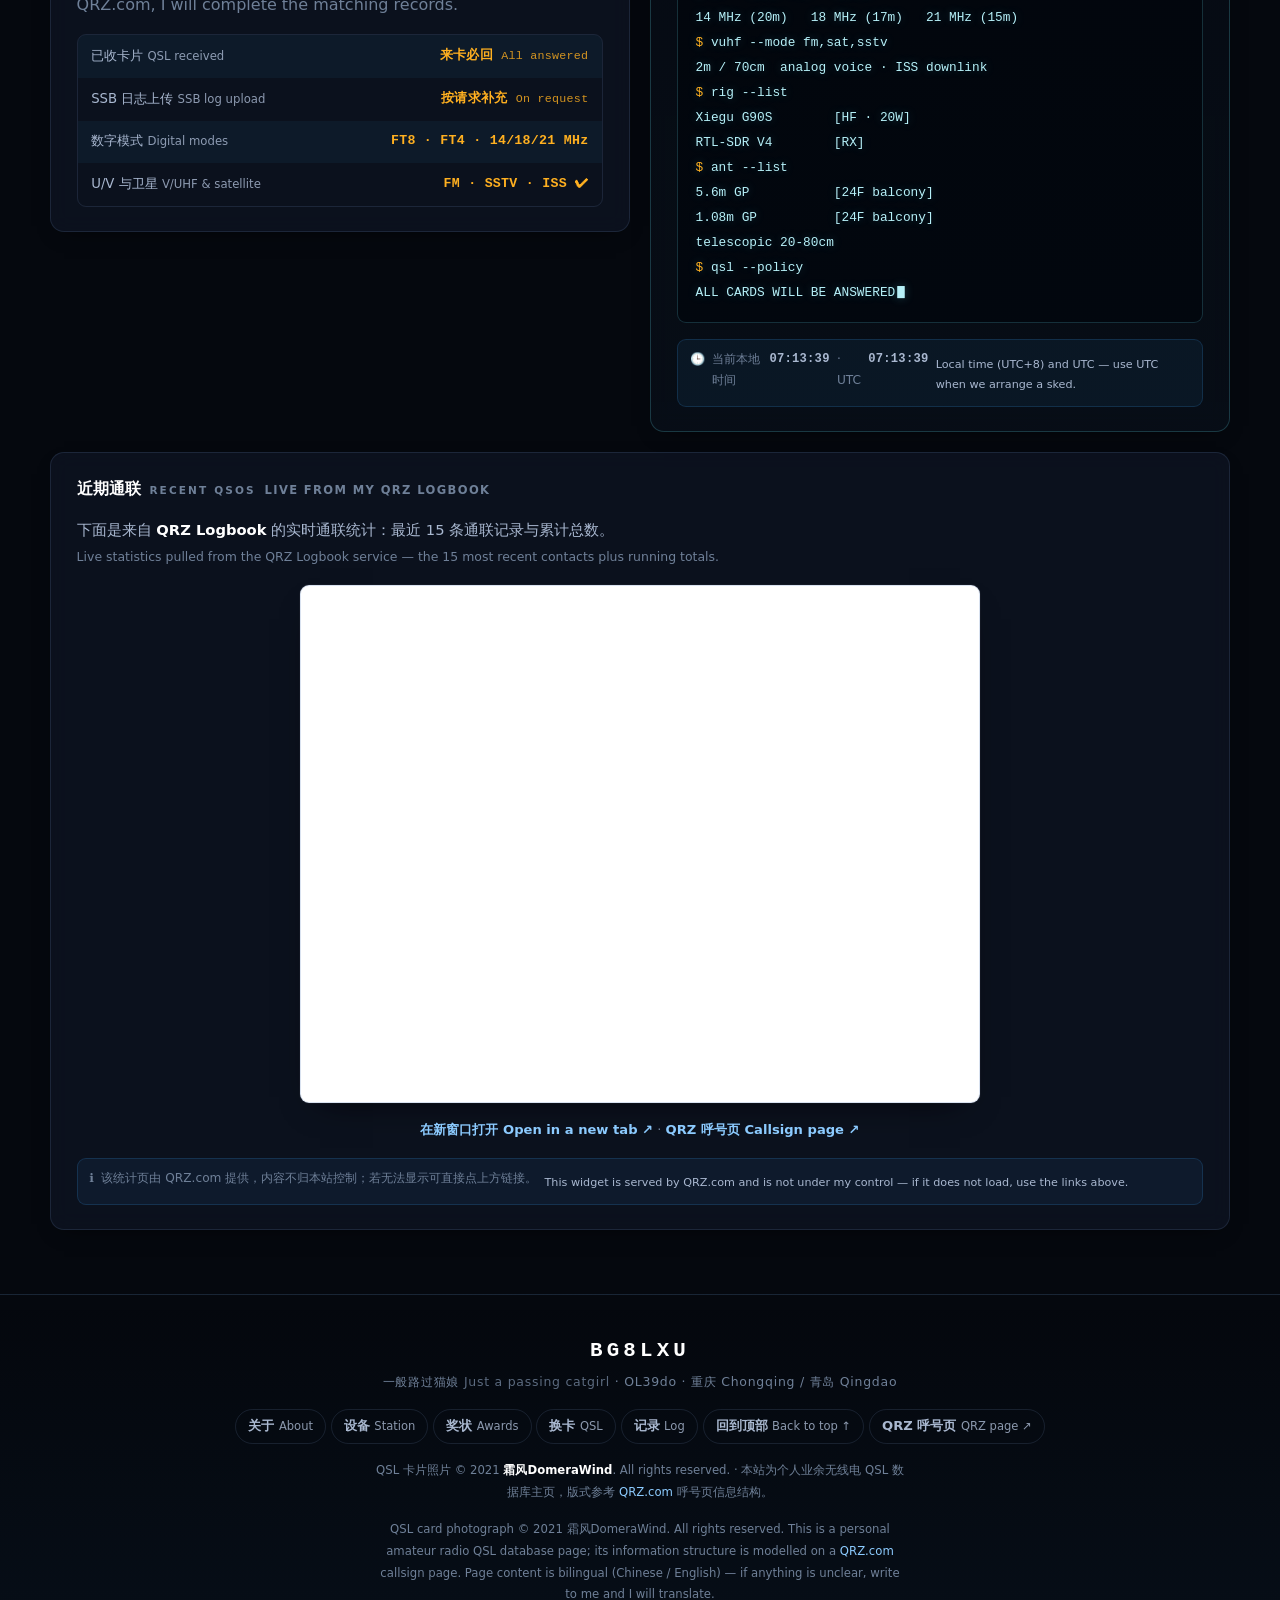
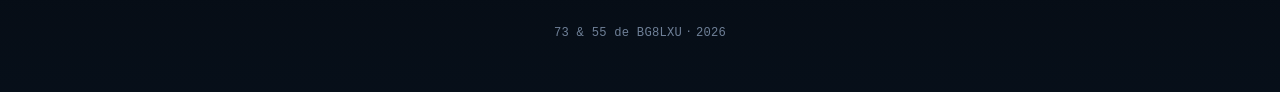
==== commit 1ae0d19a: "Add ARISS SSTV Award No. 331053 (SWL, Student Education 2026)" ====
--- a/index.html
+++ b/index.html
@@ -94,7 +94,7 @@
         <ul class="pills" aria-label="关键信息 / Key facts">
           <li class="pill pill--live"><span class="dot" aria-hidden="true"></span>QSL 交换中 · 来卡必回 <span class="en-inline" lang="en">QSL active · all cards answered</span></li>
           <li class="pill pill--en">📮 Direct mail <span class="en-inline">直邮 （卡片局慎用）</span></li>
-          <li class="pill pill--en">🛰 ARISS SSTV ×2</li>
+          <li class="pill pill--en">🛰 ARISS SSTV ×3</li>
           <li class="pill pill--en">📡 FT8 <span class="mono">14 / 18 / 21 MHz</span></li>
         </ul>
 
@@ -404,6 +404,34 @@
           </a>
         </div>
       </article>
+
+      <article class="award">
+        <div class="award__ribbon award__ribbon--green" aria-hidden="true"><span>Student Ed 2026</span></div>
+        <div class="award__body">
+          <h3>ARISS SSTV Award <span class="mono num">No. 331053</span></h3>
+          <p class="award__meta">
+            <span class="tag tag--swl">SWL</span>
+            <span class="mono">2026-10-02 → 2026-10-06</span>
+            <span>SSTV Series 33</span>
+          </p>
+          <p>
+            以 <b>SWL（监听者）</b>身份收满 <b>SSTV Series 33</b> 全部图像，主题为大中小学生教育活动的展示；
+            图像经国际空间站<b>俄罗斯段</b>的业余无线电系统发送。
+            <br>SWL 意为只接收、不发射——这张奖状记录的是纯收听成绩。
+          </p>
+          <p class="dim" lang="en">
+            Received the complete <b>SSTV Series 33</b> as a shortwave listener (SWL) — images presenting
+            education activities of school and university students, transmitted via the amateur radio
+            system on the Russian Segment of the ISS.
+            SWL means receive-only: no transmission was involved in this award.
+          </p>
+          <a class="shot shot--wide" href="assets/ariss-sstv-award-331053.jpg" data-lightbox="ARISS SSTV Award No. 331053" data-caption="October 2 – 6, 2026 · Student Education 2026 · SSTV Series 33 · RSOISS / NA1SS · issued to ZHENG Xinyu SWL (BG8LXU)">
+            <img src="assets/ariss-sstv-award-331053.thumb.jpg" width="440" height="622"
+                 alt="ARISS SSTV Award 奖状 No. 331053 / certificate No. 331053，署名 ZHENG Xinyu SWL，SSTV Series 33 学生教育 2026 主题 (Student Education 2026)">
+            <span class="shot__zoom" aria-hidden="true">🔍</span>
+          </a>
+        </div>
+      </article>
     </div>
 
     <div class="card card--sign">
--- a/styles.css
+++ b/styles.css
@@ -405,6 +405,7 @@
 .tag--hf{color:#ffd88f;background:rgba(255,176,32,.14);border:1px solid rgba(255,176,32,.3)}
 .tag--uv{color:#a9ecf5;background:rgba(95,216,232,.13);border:1px solid rgba(95,216,232,.3)}
 .tag--gold{color:#1a1200;background:linear-gradient(120deg,var(--gold),#ffd77a)}
+.tag--swl{color:#c7ffe2;background:rgba(86,214,150,.14);border:1px solid rgba(86,214,150,.34)}
 
 /* 天线可视示意 */
 .ant__viz{
@@ -461,7 +462,9 @@
 .bands td:last-child{min-width:190px;color:var(--ink-2)}
 
 /* ── 7. 奖状 ─────────────────────────────────────────────────── */
-.awards{display:grid;grid-template-columns:repeat(2,minmax(0,1fr));gap:1.3rem}
+/* auto-fit：奖状张数变化时自动重排（1 张 1 列 / 2–3 张并排 / 窄屏 1 列），
+   不必每次新增奖状就改栅格定义 */
+.awards{display:grid;grid-template-columns:repeat(auto-fit,minmax(300px,1fr));gap:1.3rem}
 .award{
   position:relative;display:flex;flex-direction:column;
   border-radius:var(--r);overflow:hidden;
@@ -475,10 +478,12 @@
   background:linear-gradient(100deg,rgba(255,176,32,.9),rgba(255,176,32,.25) 62%,transparent);
 }
 .award__ribbon--blue{background:linear-gradient(100deg,rgba(58,160,238,.9),rgba(58,160,238,.25) 62%,transparent)}
+.award__ribbon--green{background:linear-gradient(100deg,rgba(86,214,150,.9),rgba(86,214,150,.25) 62%,transparent)}
 .award__ribbon span{
   font:800 .7rem/1 var(--mono);letter-spacing:.22em;color:#0a0f18;text-transform:uppercase;
 }
 .award__ribbon--blue span{color:#02121f}
+.award__ribbon--green span{color:#03150d}
 .award__body{padding:1.25rem 1.4rem 1.4rem;display:flex;flex-direction:column;flex:1}
 .award__body h3{
   margin:0 0 .45rem;font:750 1.1rem/1.35 var(--sans);color:#fff;
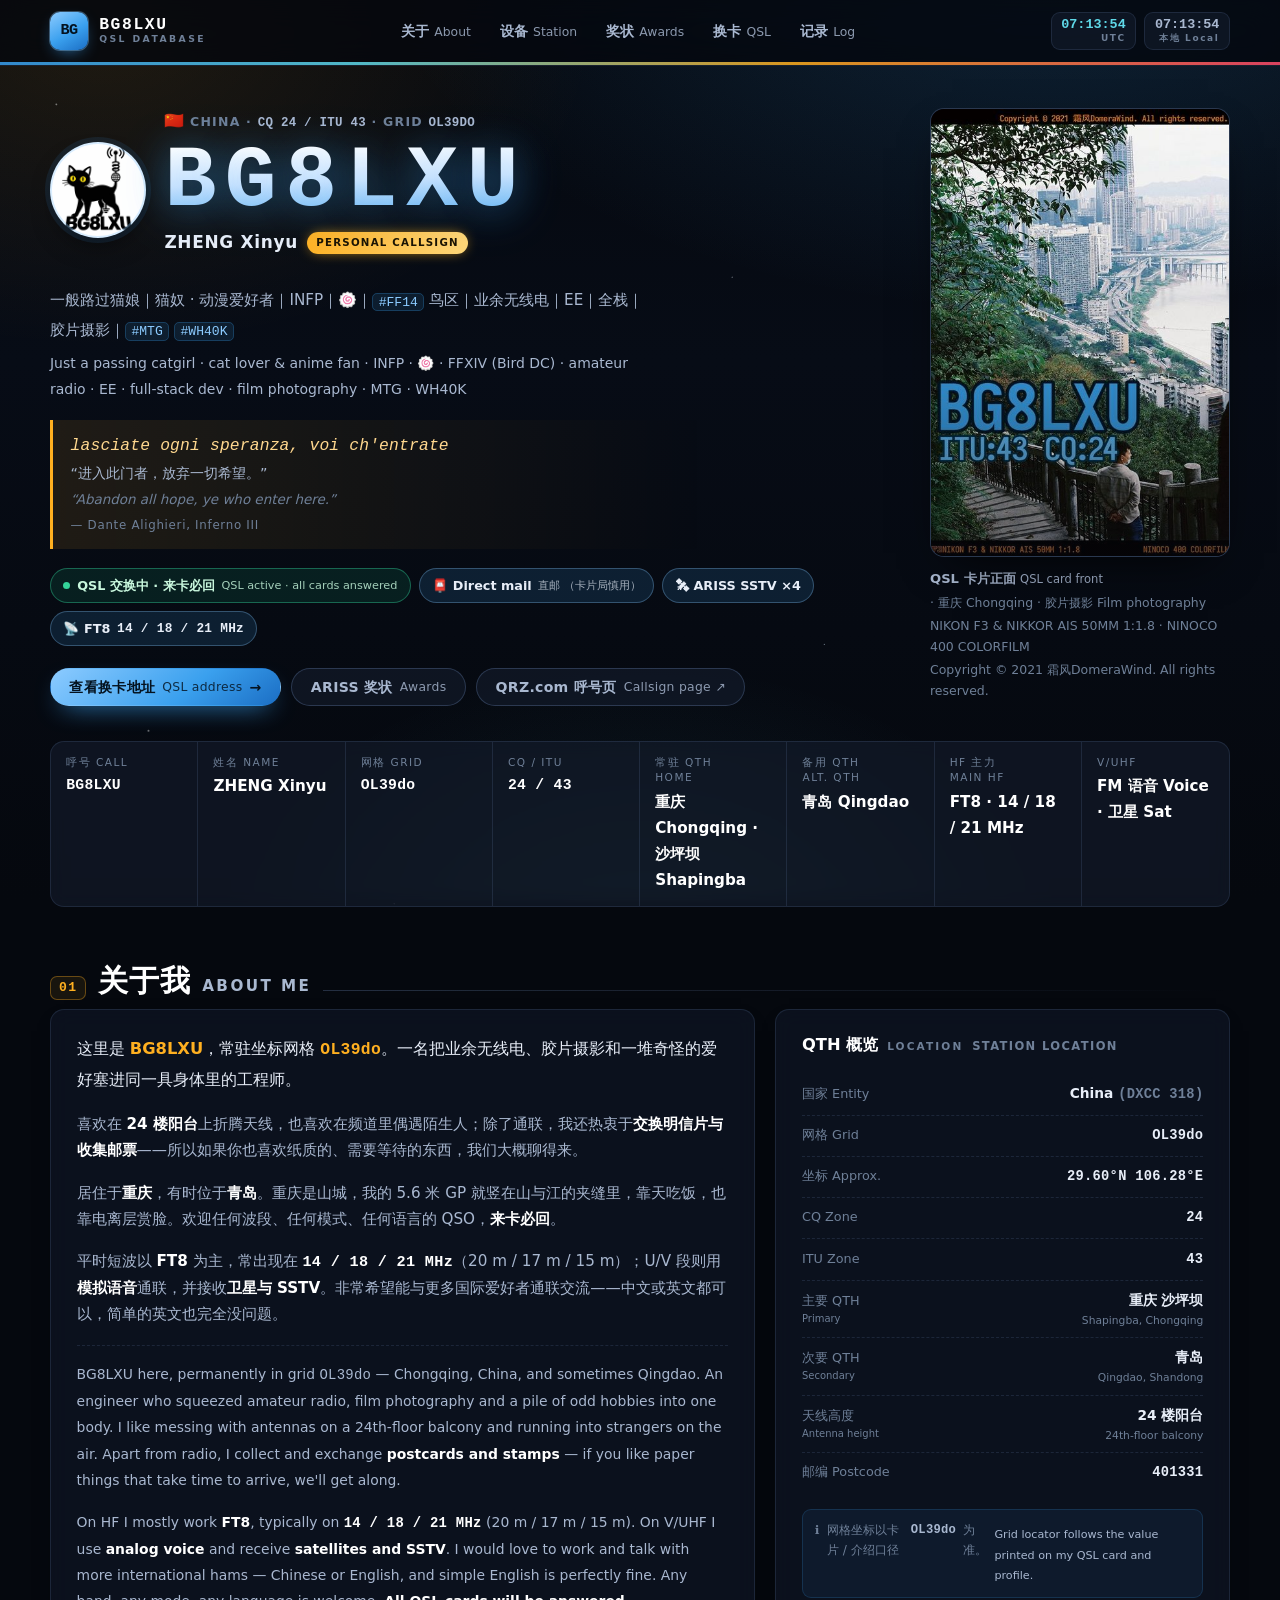
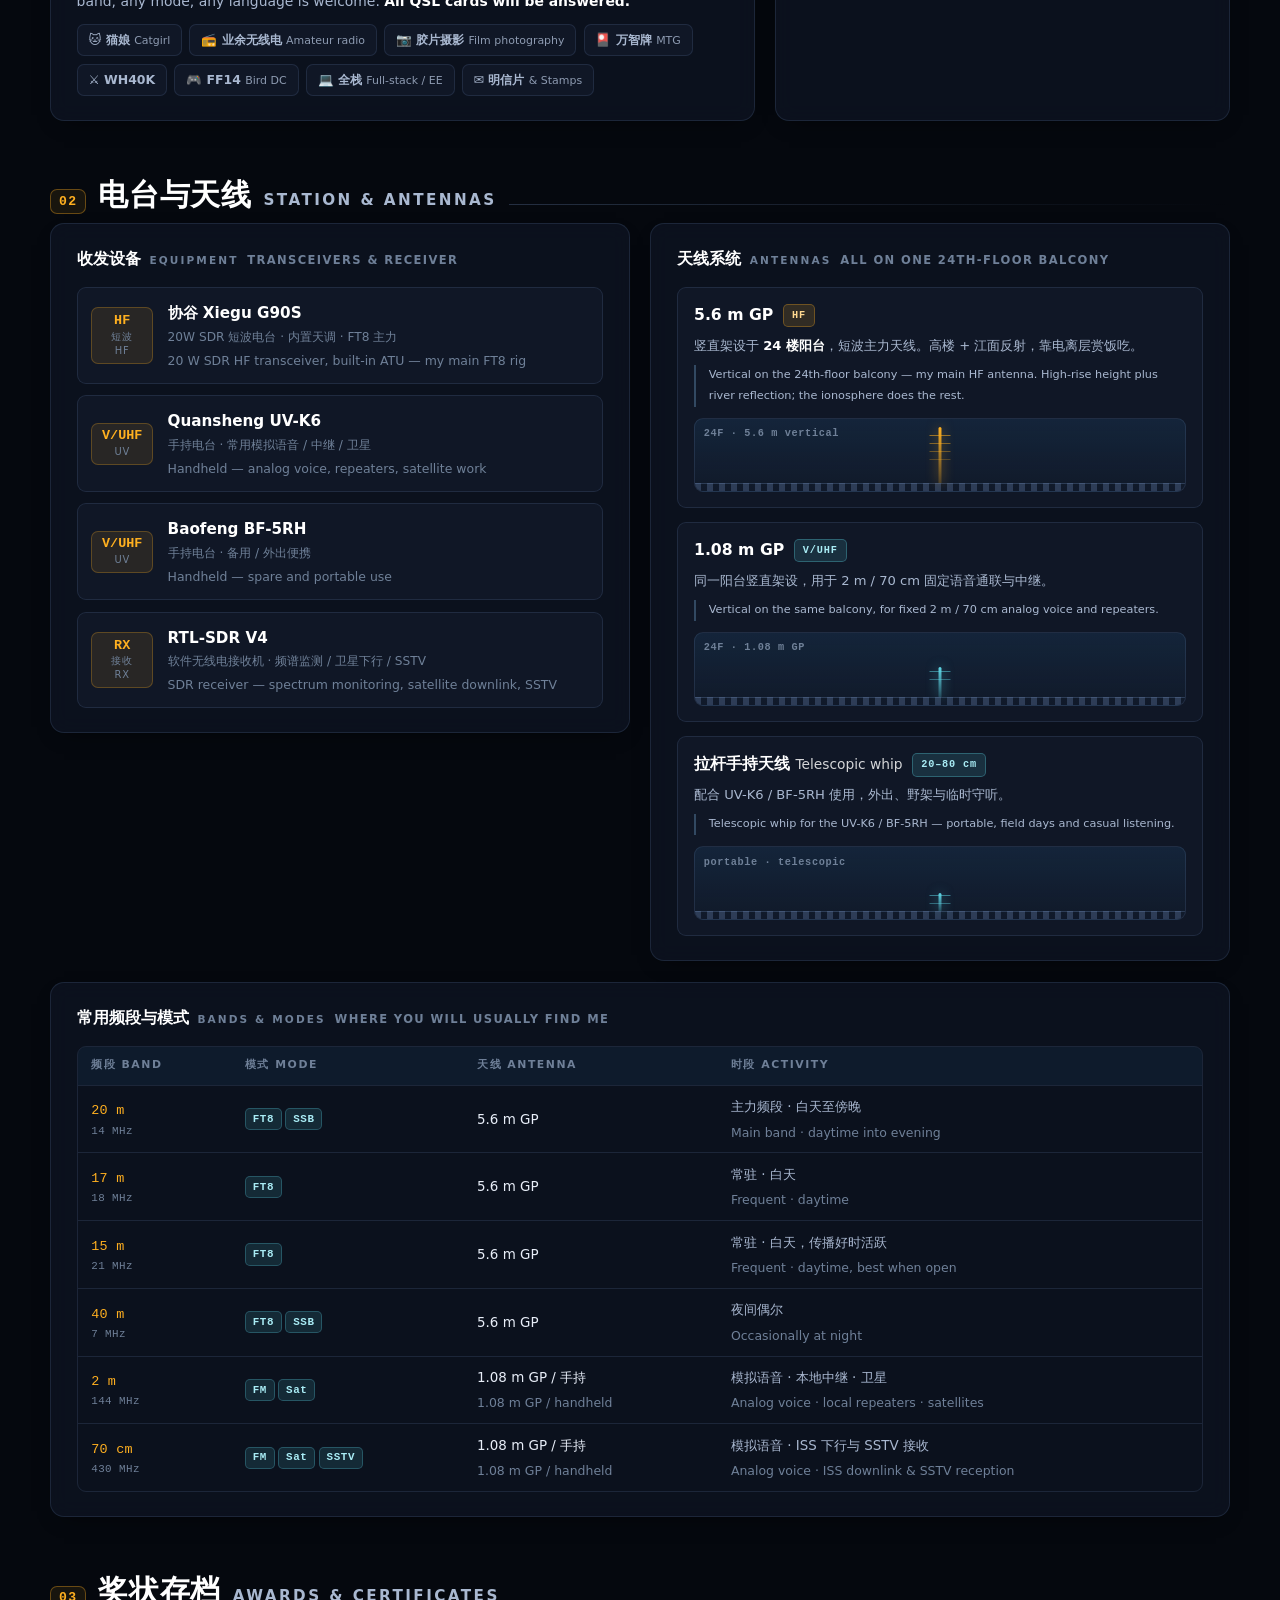
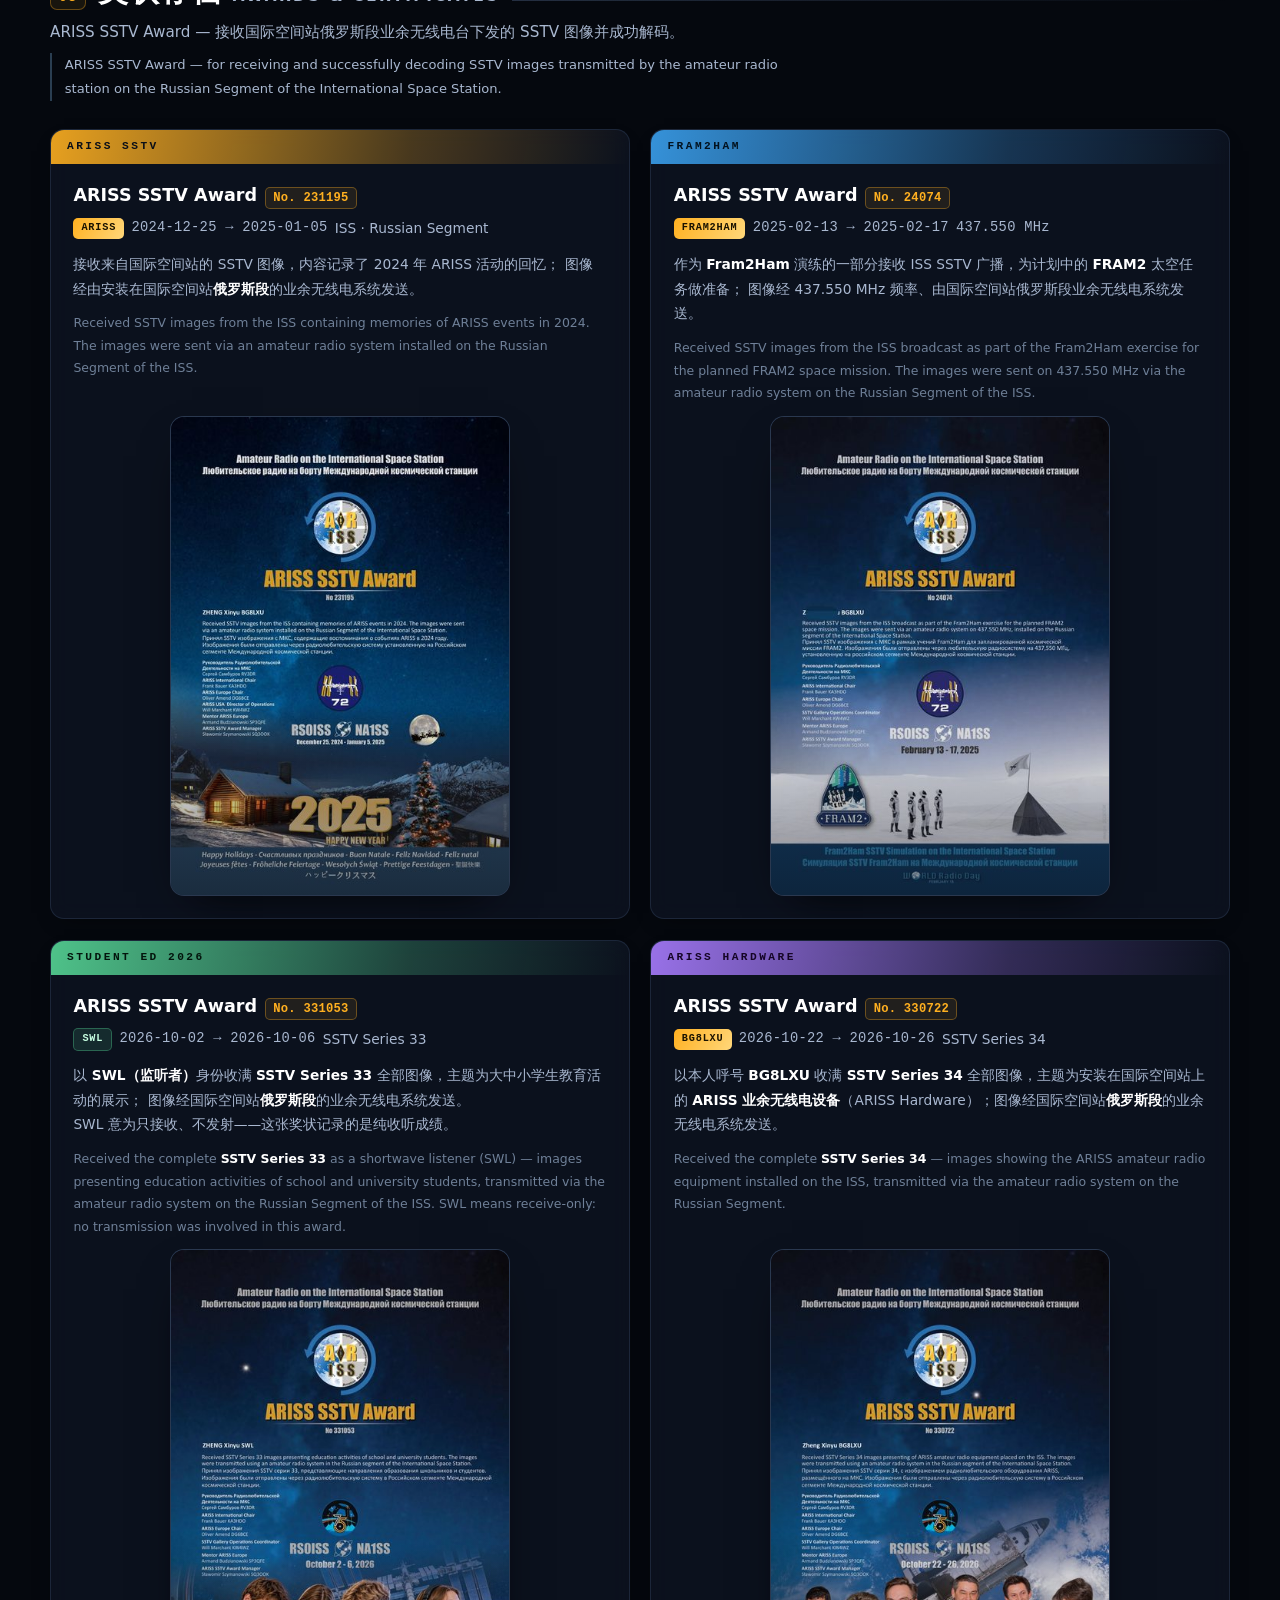
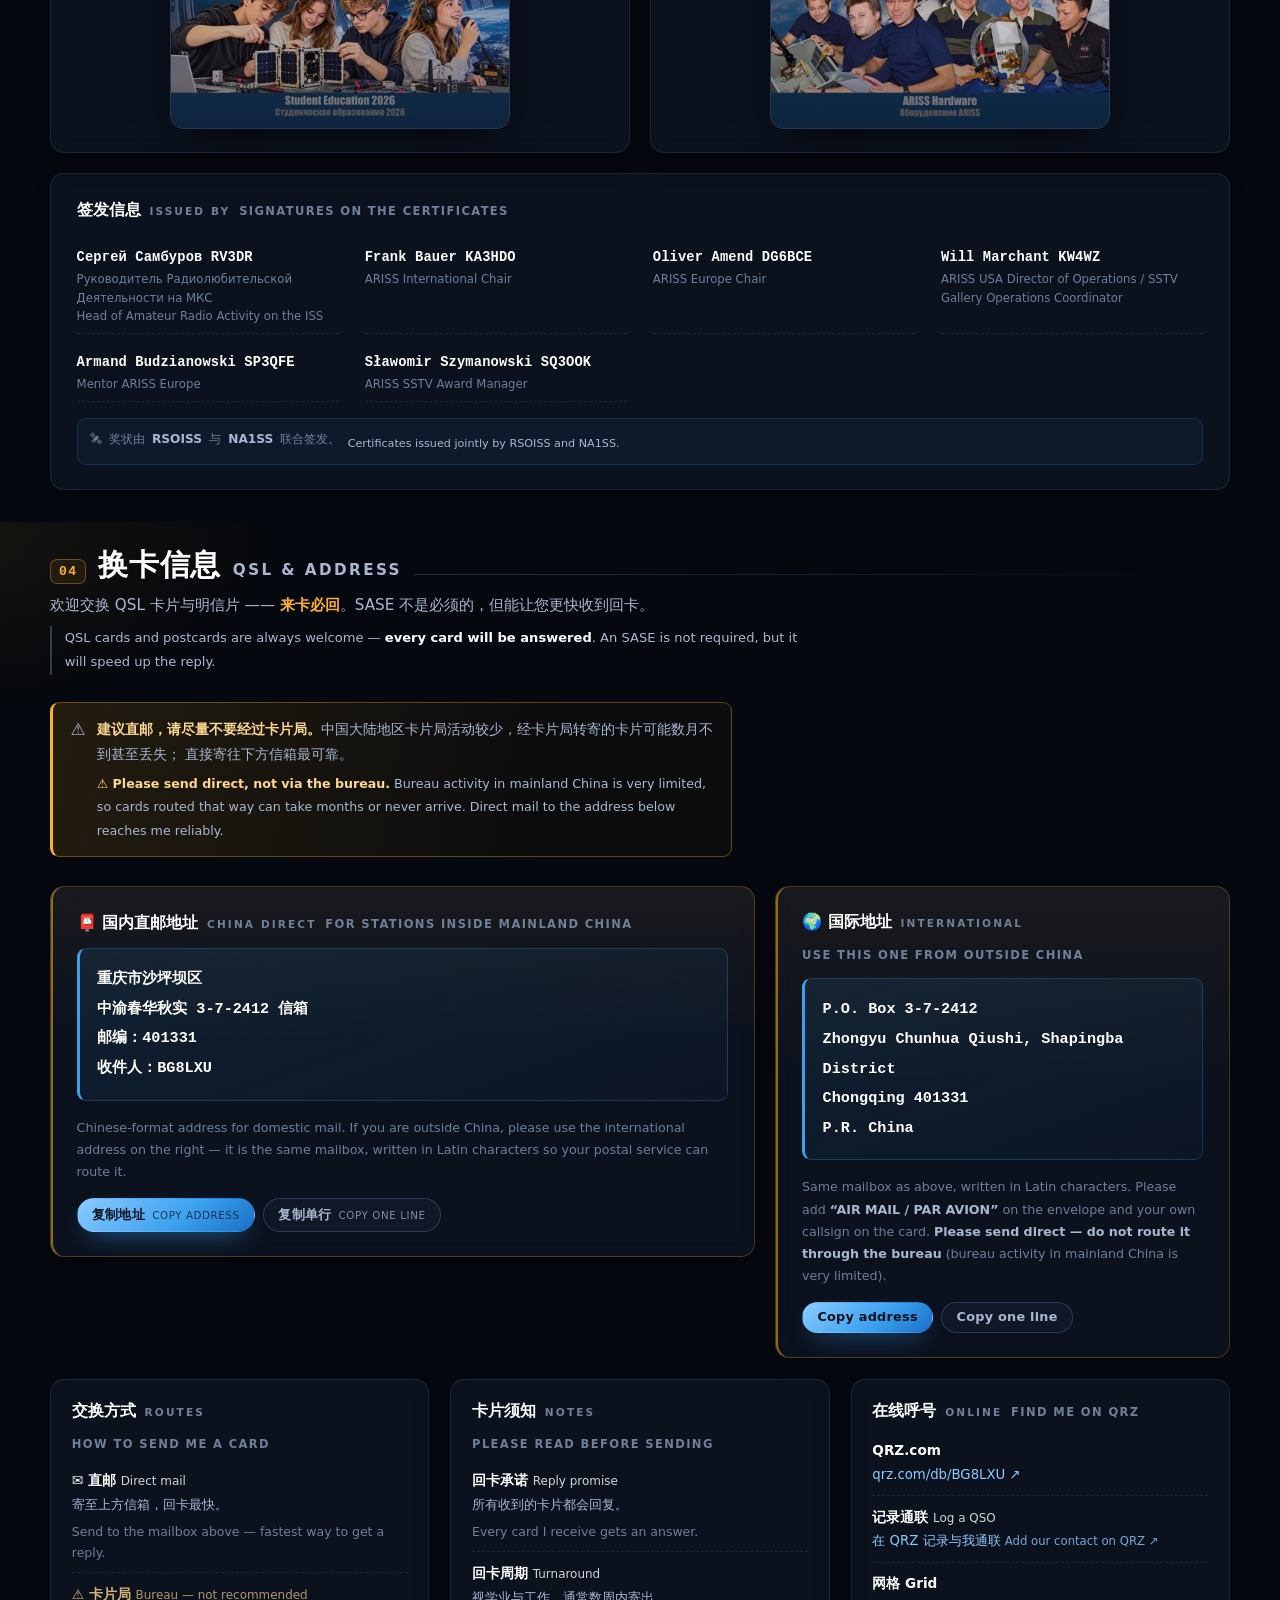
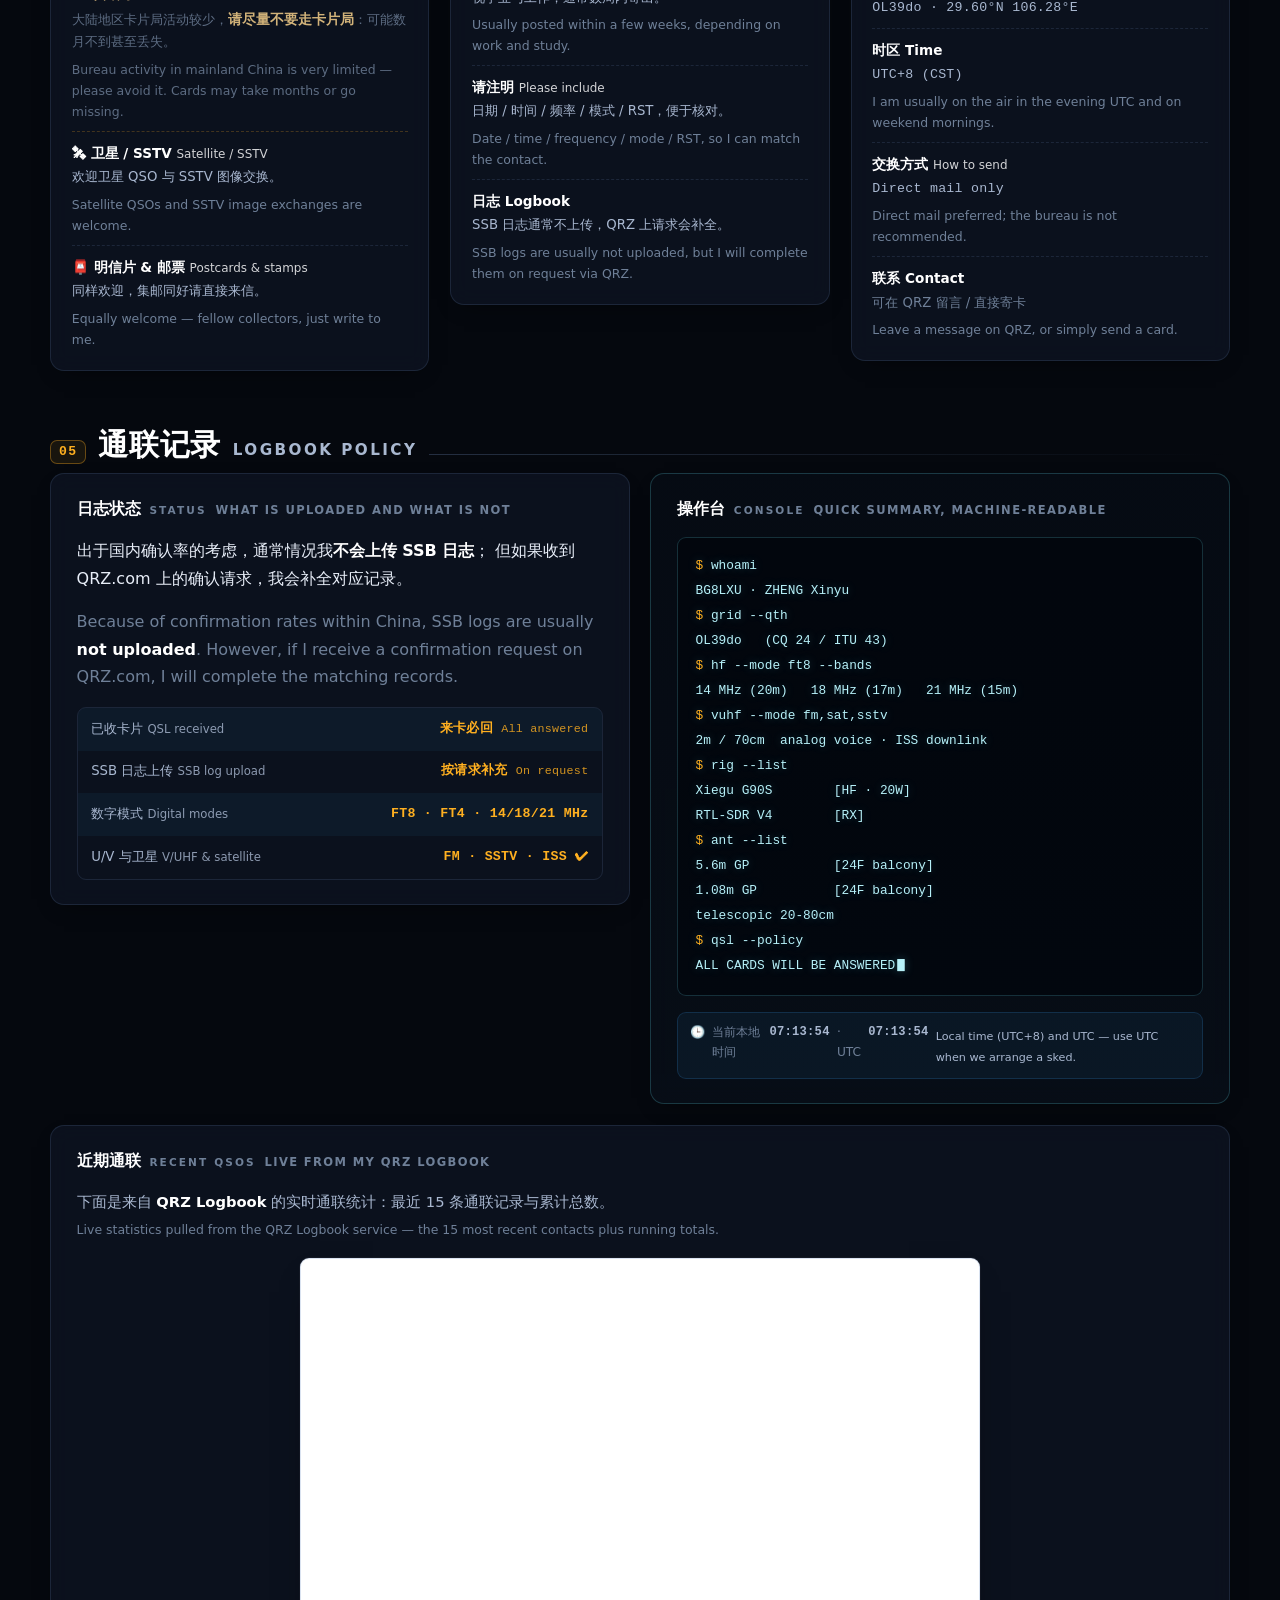
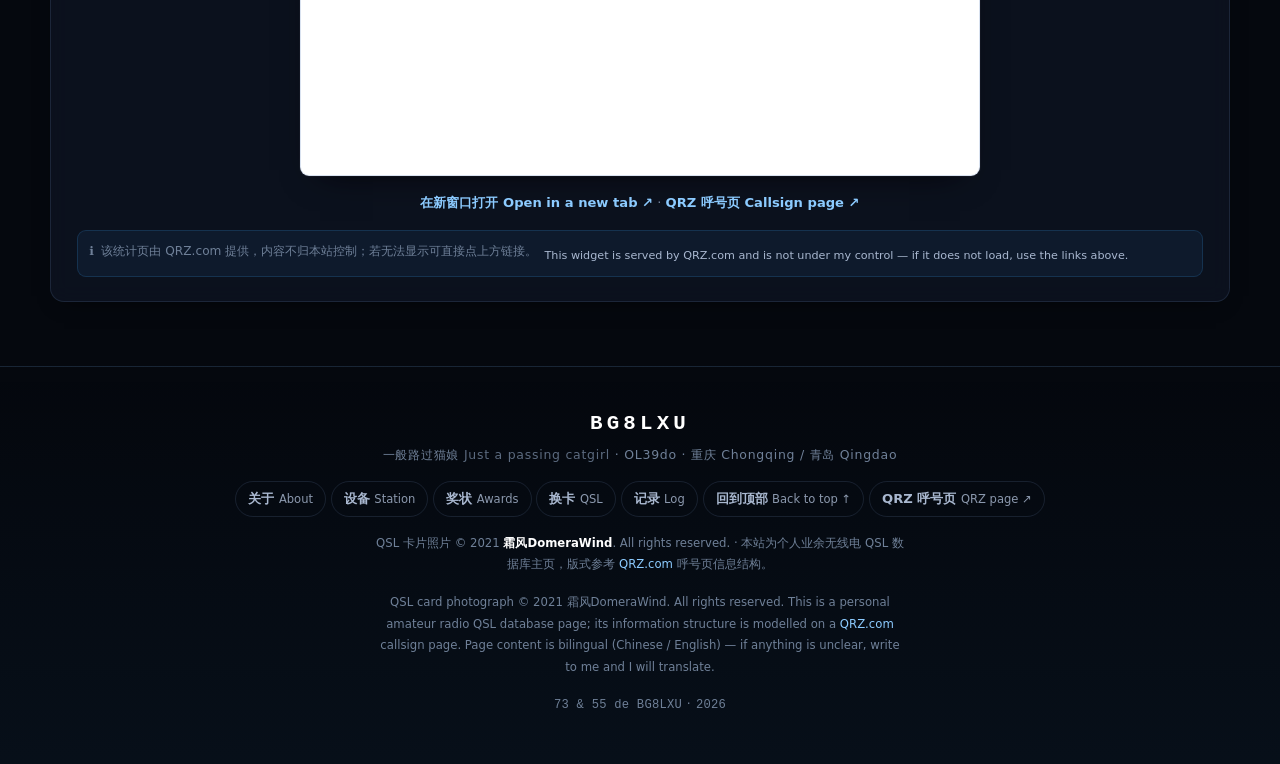
==== commit a9ad8d7b: "Add ARISS SSTV Award No. 330722 (SSTV Series 34, ARISS Hardware); 4 awards now 2x2" ====
--- a/index.html
+++ b/index.html
@@ -1,705 +1,729 @@
-<!DOCTYPE html>
-<html lang="zh-CN">
-<head>
-<meta charset="utf-8">
-<meta name="viewport" content="width=device-width, initial-scale=1">
-<title>BG8LXU · QSL Database — 一般路过猫娘 / Just a Passing Catgirl · 重庆 Chongqing OL39do</title>
-<meta name="description" content="BG8LXU (ZHENG Xinyu) 的 QSL 卡片数据库主页 · 重庆 Chongqing OL39do / CQ 24 / ITU 43 · FT8 on 14/18/21 MHz, SSB, V/UHF FM &amp; satellite/SSTV · QSL address and ARISS SSTV awards. Bilingual: 中文 / English.">
-<meta name="keywords" content="BG8LXU,QSL,业余无线电,ham radio,Amateur Radio,OL39do,重庆,Chongqing,FT8,14MHz,18MHz,21MHz,20m,17m,15m,CQ 24,ITU 43,G90S,ARISS,SSTV,QSL card,换卡,卡片局">
-<meta name="author" content="BG8LXU / ZHENG Xinyu">
-<meta name="theme-color" content="#05080e">
-<meta name="color-scheme" content="dark">
-
-<!-- Open Graph -->
-<meta property="og:type" content="profile">
-<meta property="og:title" content="BG8LXU · QSL Database">
-<meta property="og:description" content="Just a passing catgirl / 一般路过猫娘 · Chongqing, China · OL39do · CQ 24 / ITU 43 · FT8 14/18/21 MHz + V/UHF FM &amp; satellite · All QSL cards answered. 中英双语页面。">
-<meta property="og:image" content="assets/qsl-front-BG8LXU.jpg">
-<meta property="og:locale" content="zh_CN">
-<meta property="og:locale:alternate" content="en_US">
-
-<link rel="icon" href="data:image/svg+xml,%3Csvg xmlns='http://www.w3.org/2000/svg' viewBox='0 0 64 64'%3E%3Crect width='64' height='64' rx='14' fill='%23070b14'/%3E%3Ctext x='32' y='44' font-family='monospace' font-size='34' font-weight='700' text-anchor='middle' fill='%23ffb020'%3EBG%3C/text%3E%3C/svg%3E">
-<link rel="stylesheet" href="styles.css">
-</head>
-<body>
-
-<a class="skip" href="#main">跳到主要内容 / Skip to content</a>
-
-<!-- ══ 顶栏 ══ -->
-<header class="topbar" id="top">
-  <div class="wrap topbar__in">
-    <a class="brand" href="#top" aria-label="BG8LXU 首页">
-      <span class="brand__mark" aria-hidden="true">BG</span>
-      <span class="brand__text">
-        <b>BG8LXU</b>
-        <i>QSL DATABASE</i>
-      </span>
-    </a>
-
-    <nav class="nav" aria-label="页面导航 / Page navigation">
-      <a href="#about">关于 <span class="en-inline" lang="en">About</span></a>
-      <a href="#station">设备 <span class="en-inline" lang="en">Station</span></a>
-      <a href="#awards">奖状 <span class="en-inline" lang="en">Awards</span></a>
-      <a href="#qsl">换卡 <span class="en-inline" lang="en">QSL</span></a>
-      <a href="#log">记录 <span class="en-inline" lang="en">Log</span></a>
-    </nav>
-
-    <div class="clocks" title="UTC 授时，便于与你的当地时间对照 / UTC reference clock for scheduling QSOs">
-      <span class="clock"><b data-utc>--:--:--</b><i>UTC</i></span>
-      <span class="clock clock--alt"><b data-local>--:--:--</b><i>本地 Local</i></span>
-    </div>
-  </div>
-  <div class="topbar__strip" aria-hidden="true"></div>
-</header>
-
-<main id="main">
-
-  <!-- ══ 1. 呼号主卡（QRZ 主页面版式） ══ -->
-  <section class="hero wrap" aria-labelledby="hero-title">
-    <div class="hero__grid">
-
-      <div class="hero__id">
-        <div class="hero__head">
-          <span class="hero__ava" role="img" aria-label="BG8LXU 头像 / avatar"
-                style="--ava:url('assets/avatar-BG8LXU.jpg')"></span>
-          <div class="hero__head__text">
-            <p class="kicker">
-              <span class="flag" aria-hidden="true">🇨🇳</span>
-              China · <span class="mono">CQ 24 / ITU 43</span> · Grid <span class="mono accent">OL39do</span>
-            </p>
-
-            <h1 id="hero-title" class="call">BG8LXU</h1>
-
-            <p class="hero__name">
-              ZHENG Xinyu <span class="badge badge--gold">Personal Callsign</span>
-            </p>
-          </div>
-        </div>
-
-        <p class="hero__tagline">
-          一般路过猫娘｜猫奴 · 动漫爱好者｜INFP｜🍥｜<span class="tagx">#FF14</span> 鸟区｜业余无线电｜EE｜全栈｜胶片摄影｜<span class="tagx">#MTG</span> <span class="tagx">#WH40K</span>
-          <span class="en-block en-block--plain" lang="en">
-            Just a passing catgirl · cat lover &amp; anime fan · INFP · 🍥 ·
-            FFXIV (Bird DC) · amateur radio · EE · full-stack dev · film photography · MTG · WH40K
-          </span>
-        </p>
-
-        <blockquote class="motto">
-          <span class="motto__la">lasciate ogni speranza, voi ch'entrate</span>
-          <span class="motto__zh">“进入此门者，放弃一切希望。”</span>
-          <span class="motto__en" lang="en">“Abandon all hope, ye who enter here.”</span>
-          <cite>— Dante Alighieri, Inferno III</cite>
-        </blockquote>
-
-        <ul class="pills" aria-label="关键信息 / Key facts">
-          <li class="pill pill--live"><span class="dot" aria-hidden="true"></span>QSL 交换中 · 来卡必回 <span class="en-inline" lang="en">QSL active · all cards answered</span></li>
-          <li class="pill pill--en">📮 Direct mail <span class="en-inline">直邮 （卡片局慎用）</span></li>
-          <li class="pill pill--en">🛰 ARISS SSTV ×3</li>
-          <li class="pill pill--en">📡 FT8 <span class="mono">14 / 18 / 21 MHz</span></li>
-        </ul>
-
-        <div class="hero__cta">
-          <a class="btn btn--primary" href="#qsl">查看换卡地址 <span class="en-inline" lang="en">QSL address</span> <span aria-hidden="true">→</span></a>
-          <a class="btn btn--ghost" href="#awards">ARISS 奖状 <span class="en-inline" lang="en">Awards</span></a>
-          <a class="btn btn--ghost" href="https://www.qrz.com/db/BG8LXU" target="_blank" rel="noopener noreferrer">QRZ.com 呼号页 <span class="en-inline" lang="en">Callsign page ↗</span></a>
-        </div>
-      </div>
-
-      <figure class="hero__art">
-        <a class="shot" href="assets/qsl-front-BG8LXU.jpg" data-lightbox="QSL 卡片正面 / QSL card front · BG8LXU" data-caption="摄影 Photo: 霜风DomeraWind · NIKON F3 &amp; NIKKOR AIS 50MM 1:1.8 · NINOCO 400 COLORFILM · Chongqing, China">
-          <img src="assets/qsl-front-BG8LXU.thumb.jpg" width="460" height="690"
-               alt="BG8LXU 的 QSL 卡片正面 / QSL card front: 重庆山地俯瞰江景的胶片照片，叠加蓝色呼号 BG8LXU 与 ITU:43 CQ:24 字样 (film photo of Chongqing with callsign BG8LXU, ITU 43, CQ 24)">
-          <span class="shot__zoom" aria-hidden="true">🔍</span>
-        </a>
-        <figcaption>
-          <b>QSL 卡片正面 <span class="en-inline" lang="en">QSL card front</span></b> · 重庆 Chongqing · 胶片摄影 Film photography
-          <span>NIKON F3 &amp; NIKKOR AIS 50MM 1:1.8 · NINOCO 400 COLORFILM</span>
-          <span>Copyright © 2021 霜风DomeraWind. All rights reserved.</span>
-        </figcaption>
-      </figure>
-
-    </div>
-
-    <!-- 速查条 -->
-    <ul class="factbar">
-      <li><i>呼号 Call</i><b class="mono">BG8LXU</b></li>
-      <li><i>姓名 Name</i><b>ZHENG Xinyu</b></li>
-      <li><i>网格 Grid</i><b class="mono accent">OL39do</b></li>
-      <li><i>CQ / ITU</i><b class="mono">24 / 43</b></li>
-      <li><i>常驻 QTH<br>Home</i><b>重庆 Chongqing · 沙坪坝 Shapingba</b></li>
-      <li><i>备用 QTH<br>Alt. QTH</i><b>青岛 Qingdao</b></li>
-      <li><i>HF 主力<br>Main HF</i><b>FT8 · 14 / 18 / 21 MHz</b></li>
-      <li><i>V/UHF</i><b>FM 语音 Voice · 卫星 Sat</b></li>
-    </ul>
-  </section>
-
-  <!-- ══ 2. 关于 ══ -->
-  <section class="sec wrap" id="about" aria-labelledby="about-h">
-    <h2 class="sec__h" id="about-h"><span class="sec__no">01</span>关于我
-      <span class="sec__en" lang="en">About Me</span></h2>
-
-    <div class="cols">
-      <div class="card card--prose">
-        <p class="lead">
-          这里是 <b class="accent">BG8LXU</b>，常驻坐标网格 <b class="mono accent">OL39do</b>。一名把业余无线电、胶片摄影和一堆奇怪的爱好塞进同一具身体里的工程师。
-        </p>
-        <p>
-          喜欢在 <b>24 楼阳台</b>上折腾天线，也喜欢在频道里偶遇陌生人；除了通联，我还热衷于<b>交换明信片与收集邮票</b>——所以如果你也喜欢纸质的、需要等待的东西，我们大概聊得来。
-        </p>
-        <p>
-          居住于<b>重庆</b>，有时位于<b>青岛</b>。重庆是山城，我的 5.6 米 GP 就竖在山与江的夹缝里，靠天吃饭，也靠电离层赏脸。欢迎任何波段、任何模式、任何语言的 QSO，<b>来卡必回</b>。
-        </p>
-        <p>
-          平时短波以 <b>FT8</b> 为主，常出现在 <b class="mono">14 / 18 / 21 MHz</b>（20 m / 17 m / 15 m）；U/V 段则用<b>模拟语音</b>通联，并接收<b>卫星与 SSTV</b>。非常希望能与更多国际爱好者通联交流——中文或英文都可以，简单的英文也完全没问题。
-        </p>
-
-        <p class="prose__en" lang="en">
-          BG8LXU here, permanently in grid <span class="mono">OL39do</span> — Chongqing, China, and sometimes Qingdao.
-          An engineer who squeezed amateur radio, film photography and a pile of odd hobbies into one body.
-          I like messing with antennas on a 24th-floor balcony and running into strangers on the air. Apart from radio,
-          I collect and exchange <b>postcards and stamps</b> — if you like paper things that take time to arrive, we'll get along.
-        </p>
-        <p class="prose__en" lang="en">
-          On HF I mostly work <b>FT8</b>, typically on <b class="mono">14 / 18 / 21 MHz</b> (20 m / 17 m / 15 m).
-          On V/UHF I use <b>analog voice</b> and receive <b>satellites and SSTV</b>. I would love to work and talk with
-          more international hams — Chinese or English, and simple English is perfectly fine.
-          Any band, any mode, any language is welcome. <b>All QSL cards will be answered.</b>
-        </p>
-
-        <ul class="chips" aria-label="兴趣标签 / Interests">
-          <li>🐱 猫娘 <span class="en-inline" lang="en">Catgirl</span></li>
-          <li>📻 业余无线电 <span class="en-inline" lang="en">Amateur radio</span></li>
-          <li>📷 胶片摄影 <span class="en-inline" lang="en">Film photography</span></li>
-          <li>🎴 万智牌 <span class="en-inline" lang="en">MTG</span></li>
-          <li>⚔️ WH40K</li>
-          <li>🎮 FF14 <span class="en-inline" lang="en">Bird DC</span></li>
-          <li>💻 全栈 <span class="en-inline" lang="en">Full-stack / EE</span></li>
-          <li>✉️ 明信片 <span class="en-inline" lang="en">&amp; Stamps</span></li>
-        </ul>
-      </div>
-
-      <aside class="card card--side">
-        <h3 class="card__h">QTH 概览 <i>Location</i>
-          <span class="card__en" lang="en">Station location</span></h3>
-        <dl class="kv">
-          <div><dt>国家 Entity</dt><dd>China <span class="mono dim">(DXCC 318)</span></dd></div>
-          <div><dt>网格 Grid</dt><dd class="mono accent">OL39do</dd></div>
-          <div><dt>坐标 Approx.</dt><dd class="mono">29.60°N 106.28°E</dd></div>
-          <div><dt>CQ Zone</dt><dd class="mono">24</dd></div>
-          <div><dt>ITU Zone</dt><dd class="mono">43</dd></div>
-          <div><dt>主要 QTH<br><span class="dim-line" lang="en">Primary</span></dt><dd>重庆 沙坪坝<br><span class="dim-line" lang="en">Shapingba, Chongqing</span></dd></div>
-          <div><dt>次要 QTH<br><span class="dim-line" lang="en">Secondary</span></dt><dd>青岛<br><span class="dim-line" lang="en">Qingdao, Shandong</span></dd></div>
-          <div><dt>天线高度<br><span class="dim-line" lang="en">Antenna height</span></dt><dd>24 楼阳台<br><span class="dim-line" lang="en">24th-floor balcony</span></dd></div>
-          <div><dt>邮编 Postcode</dt><dd class="mono">401331</dd></div>
-        </dl>
-        <p class="note">
-          <span aria-hidden="true">ℹ️</span> 网格坐标以卡片 / 介绍口径 <b class="mono">OL39do</b> 为准。
-          <span class="en-block en-block--plain" lang="en">Grid locator follows the value printed on my QSL card and profile.</span>
-        </p>
-      </aside>
-    </div>
-  </section>
-
-  <!-- ══ 3. 设备与天线 ══ -->
-  <section class="sec wrap" id="station" aria-labelledby="station-h">
-    <h2 class="sec__h" id="station-h"><span class="sec__no">02</span>电台与天线
-      <span class="sec__en" lang="en">Station &amp; Antennas</span></h2>
-
-    <div class="cols cols--st">
-      <div class="card">
-        <h3 class="card__h">收发设备 <i>Equipment</i>
-          <span class="card__en" lang="en">Transceivers &amp; receiver</span></h3>
-        <ul class="rig">
-          <li>
-            <span class="rig__band">HF<br><i>短波<br>HF</i></span>
-            <span class="rig__body">
-              <b>协谷 Xiegu G90S</b>
-              <small>20W SDR 短波电台 · 内置天调 · FT8 主力<br>
-                <span class="en-line" lang="en">20 W SDR HF transceiver, built-in ATU — my main FT8 rig</span></small>
-            </span>
-          </li>
-          <li>
-            <span class="rig__band">V/UHF<br><i>UV</i></span>
-            <span class="rig__body">
-              <b>Quansheng UV-K6</b>
-              <small>手持电台 · 常用模拟语音 / 中继 / 卫星<br>
-                <span class="en-line" lang="en">Handheld — analog voice, repeaters, satellite work</span></small>
-            </span>
-          </li>
-          <li>
-            <span class="rig__band">V/UHF<br><i>UV</i></span>
-            <span class="rig__body">
-              <b>Baofeng BF-5RH</b>
-              <small>手持电台 · 备用 / 外出便携<br>
-                <span class="en-line" lang="en">Handheld — spare and portable use</span></small>
-            </span>
-          </li>
-          <li>
-            <span class="rig__band">RX<br><i>接收<br>RX</i></span>
-            <span class="rig__body">
-              <b>RTL-SDR V4</b>
-              <small>软件无线电接收机 · 频谱监测 / 卫星下行 / SSTV<br>
-                <span class="en-line" lang="en">SDR receiver — spectrum monitoring, satellite downlink, SSTV</span></small>
-            </span>
-          </li>
-        </ul>
-      </div>
-
-      <div class="card">
-        <h3 class="card__h">天线系统 <i>Antennas</i>
-          <span class="card__en" lang="en">All on one 24th-floor balcony</span></h3>
-        <ul class="ants">
-          <li>
-            <div class="ant__top"><b>5.6 m GP</b><span class="tag tag--hf">HF</span></div>
-            <p>竖直架设于 <b>24 楼阳台</b>，短波主力天线。高楼 + 江面反射，靠电离层赏饭吃。
-              <span class="en-block" lang="en">Vertical on the 24th-floor balcony — my main HF antenna.
-                High-rise height plus river reflection; the ionosphere does the rest.</span>
-            </p>
-            <div class="ant__viz" role="img" aria-label="示意图：24 楼阳台上的 5.6 米垂直天线 / Diagram: 5.6 m vertical on a 24th-floor balcony">
-              <span class="viz-floor"></span>
-              <span class="viz-mast" style="--h:78%"></span>
-              <span class="viz-label">24F · 5.6 m vertical</span>
-            </div>
-          </li>
-          <li>
-            <div class="ant__top"><b>1.08 m GP</b><span class="tag tag--uv">V/UHF</span></div>
-            <p>同一阳台竖直架设，用于 2 m / 70 cm 固定语音通联与中继。
-              <span class="en-block" lang="en">Vertical on the same balcony, for fixed 2 m / 70 cm analog voice and repeaters.</span>
-            </p>
-            <div class="ant__viz" role="img" aria-label="示意图：24 楼阳台上的 1.08 米 GP 天线 / Diagram: 1.08 m GP on the same balcony">
-              <span class="viz-floor"></span>
-              <span class="viz-mast viz-mast--uv" style="--h:42%"></span>
-              <span class="viz-label">24F · 1.08 m GP</span>
-            </div>
-          </li>
-          <li>
-            <div class="ant__top"><b>拉杆手持天线 <span class="en-inline" lang="en">Telescopic whip</span></b><span class="tag tag--uv">20–80 cm</span></div>
-            <p>配合 UV-K6 / BF-5RH 使用，外出、野架与临时守听。
-              <span class="en-block" lang="en">Telescopic whip for the UV-K6 / BF-5RH — portable, field days and casual listening.</span>
-            </p>
-            <div class="ant__viz" role="img" aria-label="示意图：20 至 80 厘米伸缩拉杆天线 / Diagram: 20–80 cm telescopic whip">
-              <span class="viz-floor"></span>
-              <span class="viz-mast viz-mast--uv" style="--h:26%"></span>
-              <span class="viz-label">portable · telescopic</span>
-            </div>
-          </li>
-        </ul>
-      </div>
-    </div>
-
-    <div class="card card--band">
-      <h3 class="card__h">常用频段与模式 <i>Bands &amp; Modes</i>
-        <span class="card__en" lang="en">Where you will usually find me</span></h3>
-      <div class="tablewrap">
-        <table class="bands">
-          <caption class="sr-only">BG8LXU 常用频段与模式一览 / Bands and modes used by BG8LXU</caption>
-          <thead>
-            <tr>
-              <th scope="col">频段 Band</th>
-              <th scope="col">模式 Mode</th>
-              <th scope="col">天线 Antenna</th>
-              <th scope="col">时段 Activity</th>
-            </tr>
-          </thead>
-          <tbody>
-            <tr>
-              <td class="mono">20 m<i>14 MHz</i></td>
-              <td><span class="mode">FT8</span><span class="mode">SSB</span></td>
-              <td>5.6 m GP</td>
-              <td>主力频段 · 白天至傍晚<br><span class="en-line" lang="en">Main band · daytime into evening</span></td>
-            </tr>
-            <tr>
-              <td class="mono">17 m<i>18 MHz</i></td>
-              <td><span class="mode">FT8</span></td>
-              <td>5.6 m GP</td>
-              <td>常驻 · 白天<br><span class="en-line" lang="en">Frequent · daytime</span></td>
-            </tr>
-            <tr>
-              <td class="mono">15 m<i>21 MHz</i></td>
-              <td><span class="mode">FT8</span></td>
-              <td>5.6 m GP</td>
-              <td>常驻 · 白天，传播好时活跃<br><span class="en-line" lang="en">Frequent · daytime, best when open</span></td>
-            </tr>
-            <tr>
-              <td class="mono">40 m<i>7 MHz</i></td>
-              <td><span class="mode">FT8</span><span class="mode">SSB</span></td>
-              <td>5.6 m GP</td>
-              <td>夜间偶尔<br><span class="en-line" lang="en">Occasionally at night</span></td>
-            </tr>
-            <tr>
-              <td class="mono">2 m<i>144 MHz</i></td>
-              <td><span class="mode">FM</span><span class="mode">Sat</span></td>
-              <td>1.08 m GP / 手持<br><span class="en-line" lang="en">1.08 m GP / handheld</span></td>
-              <td>模拟语音 · 本地中继 · 卫星<br><span class="en-line" lang="en">Analog voice · local repeaters · satellites</span></td>
-            </tr>
-            <tr>
-              <td class="mono">70 cm<i>430 MHz</i></td>
-              <td><span class="mode">FM</span><span class="mode">Sat</span><span class="mode">SSTV</span></td>
-              <td>1.08 m GP / 手持<br><span class="en-line" lang="en">1.08 m GP / handheld</span></td>
-              <td>模拟语音 · ISS 下行与 SSTV 接收<br><span class="en-line" lang="en">Analog voice · ISS downlink &amp; SSTV reception</span></td>
-            </tr>
-          </tbody>
-        </table>
-      </div>
-    </div>
-  </section>
-
-  <!-- ══ 4. 奖状 ══ -->
-  <section class="sec wrap" id="awards" aria-labelledby="awards-h">
-    <h2 class="sec__h" id="awards-h"><span class="sec__no">03</span>奖状存档
-      <span class="sec__en" lang="en">Awards &amp; Certificates</span></h2>
-    <p class="sec__sub">
-      ARISS SSTV Award — 接收国际空间站俄罗斯段业余无线电台下发的 SSTV 图像并成功解码。
-      <span class="en-block" lang="en">ARISS SSTV Award — for receiving and successfully decoding SSTV images
-        transmitted by the amateur radio station on the Russian Segment of the International Space Station.</span>
-    </p>
-
-    <div class="awards">
-      <article class="award">
-        <div class="award__ribbon" aria-hidden="true"><span>ARISS SSTV</span></div>
-        <div class="award__body">
-          <h3>ARISS SSTV Award <span class="mono num">No. 231195</span></h3>
-          <p class="award__meta">
-            <span class="tag tag--gold">ARISS</span>
-            <span class="mono">2024-12-25 → 2025-01-05</span>
-            <span>ISS · Russian Segment</span>
-          </p>
-          <p>
-            接收来自国际空间站的 SSTV 图像，内容记录了 2024 年 ARISS 活动的回忆；
-            图像经由安装在国际空间站<b>俄罗斯段</b>的业余无线电系统发送。
-          </p>
-          <p class="dim" lang="en">
-            Received SSTV images from the ISS containing memories of ARISS events in 2024.
-            The images were sent via an amateur radio system installed on the Russian Segment of the ISS.
-          </p>
-          <a class="shot shot--wide" href="assets/ariss-sstv-award-231195.jpg" data-lightbox="ARISS SSTV Award No. 231195" data-caption="December 25, 2024 – January 5, 2025 · RSOISS / NA1SS · issued to ZHENG Xinyu BG8LXU">
-            <img src="assets/ariss-sstv-award-231195.thumb.jpg" width="440" height="622"
-                 alt="ARISS SSTV Award 奖状 No. 231195 / certificate No. 231195，抬头为 ZHENG Xinyu BG8LXU，冬季雪景与 2025 新年主题 (winter scene, Happy New Year 2025)">
-            <span class="shot__zoom" aria-hidden="true">🔍</span>
-          </a>
-        </div>
-      </article>
-
-      <article class="award">
-        <div class="award__ribbon award__ribbon--blue" aria-hidden="true"><span>FRAM2HAM</span></div>
-        <div class="award__body">
-          <h3>ARISS SSTV Award <span class="mono num">No. 24074</span></h3>
-          <p class="award__meta">
-            <span class="tag tag--gold">FRAM2HAM</span>
-            <span class="mono">2025-02-13 → 2025-02-17</span>
-            <span class="mono">437.550 MHz</span>
-          </p>
-          <p>
-            作为 <b>Fram2Ham</b> 演练的一部分接收 ISS SSTV 广播，为计划中的 <b>FRAM2</b> 太空任务做准备；
-            图像经 437.550 MHz 频率、由国际空间站俄罗斯段业余无线电系统发送。
-          </p>
-          <p class="dim" lang="en">
-            Received SSTV images from the ISS broadcast as part of the Fram2Ham exercise for the planned FRAM2 space mission.
-            The images were sent on 437.550 MHz via the amateur radio system on the Russian Segment of the ISS.
-          </p>
-          <a class="shot shot--wide" href="assets/ariss-sstv-award-24074.jpg" data-lightbox="ARISS SSTV Award No. 24074" data-caption="February 13 – 17, 2025 · Fram2Ham SSTV Simulation · RSOISS / NA1SS · issued to ZHENG Xinyu BG8LXU">
-            <img src="assets/ariss-sstv-award-24074.thumb.jpg" width="440" height="622"
-                 alt="ARISS SSTV Award 奖状 No. 24074 / certificate No. 24074，抬头为 ZHENG Xinyu BG8LXU，南极雪原与 FRAM2 任务徽章主题 (Antarctic snow field, FRAM2 mission patch)">
-            <span class="shot__zoom" aria-hidden="true">🔍</span>
-          </a>
-        </div>
-      </article>
-
-      <article class="award">
-        <div class="award__ribbon award__ribbon--green" aria-hidden="true"><span>Student Ed 2026</span></div>
-        <div class="award__body">
-          <h3>ARISS SSTV Award <span class="mono num">No. 331053</span></h3>
-          <p class="award__meta">
-            <span class="tag tag--swl">SWL</span>
-            <span class="mono">2026-10-02 → 2026-10-06</span>
-            <span>SSTV Series 33</span>
-          </p>
-          <p>
-            以 <b>SWL（监听者）</b>身份收满 <b>SSTV Series 33</b> 全部图像，主题为大中小学生教育活动的展示；
-            图像经国际空间站<b>俄罗斯段</b>的业余无线电系统发送。
-            <br>SWL 意为只接收、不发射——这张奖状记录的是纯收听成绩。
-          </p>
-          <p class="dim" lang="en">
-            Received the complete <b>SSTV Series 33</b> as a shortwave listener (SWL) — images presenting
-            education activities of school and university students, transmitted via the amateur radio
-            system on the Russian Segment of the ISS.
-            SWL means receive-only: no transmission was involved in this award.
-          </p>
-          <a class="shot shot--wide" href="assets/ariss-sstv-award-331053.jpg" data-lightbox="ARISS SSTV Award No. 331053" data-caption="October 2 – 6, 2026 · Student Education 2026 · SSTV Series 33 · RSOISS / NA1SS · issued to ZHENG Xinyu SWL (BG8LXU)">
-            <img src="assets/ariss-sstv-award-331053.thumb.jpg" width="440" height="622"
-                 alt="ARISS SSTV Award 奖状 No. 331053 / certificate No. 331053，署名 ZHENG Xinyu SWL，SSTV Series 33 学生教育 2026 主题 (Student Education 2026)">
-            <span class="shot__zoom" aria-hidden="true">🔍</span>
-          </a>
-        </div>
-      </article>
-    </div>
-
-    <div class="card card--sign">
-      <h3 class="card__h">签发信息 <i>Issued by</i>
-        <span class="card__en" lang="en">Signatures on the certificates</span></h3>
-      <ul class="signers">
-        <li><b>Сергей Самбуров RV3DR</b><span>Руководитель Радиолюбительской Деятельности на МКС<br>
-          <span class="dim-line" lang="en">Head of Amateur Radio Activity on the ISS</span></span></li>
-        <li><b>Frank Bauer KA3HDO</b><span>ARISS International Chair</span></li>
-        <li><b>Oliver Amend DG6BCE</b><span>ARISS Europe Chair</span></li>
-        <li><b>Will Marchant KW4WZ</b><span>ARISS USA Director of Operations / SSTV Gallery Operations Coordinator</span></li>
-        <li><b>Armand Budzianowski SP3QFE</b><span>Mentor ARISS Europe</span></li>
-        <li><b>Sławomir Szymanowski SQ3OOK</b><span>ARISS SSTV Award Manager</span></li>
-      </ul>
-      <p class="note"><span aria-hidden="true">🛰</span> 奖状由 <b>RSOISS</b> 与 <b>NA1SS</b> 联合签发。
-        <span class="en-block en-block--plain" lang="en">Certificates issued jointly by RSOISS and NA1SS.</span></p>
-    </div>
-  </section>
-
-  <!-- ══ 5. 换卡 QSL ══ -->
-  <section class="sec wrap sec--qsl" id="qsl" aria-labelledby="qsl-h">
-    <h2 class="sec__h" id="qsl-h"><span class="sec__no">04</span>换卡信息
-      <span class="sec__en" lang="en">QSL &amp; Address</span></h2>
-    <p class="sec__sub">
-      欢迎交换 QSL 卡片与明信片 —— <b class="accent">来卡必回</b>。SASE 不是必须的，但能让您更快收到回卡。
-      <span class="en-block" lang="en">QSL cards and postcards are always welcome — <b>every card will be answered</b>.
-        An SASE is not required, but it will speed up the reply.</span>
-    </p>
-
-    <p class="qsl-warn" role="note">
-      <span class="qsl-warn__ico" aria-hidden="true">⚠</span>
-      <span>
-        <b>建议直邮，请尽量不要经过卡片局。</b>中国大陆地区卡片局活动较少，经卡片局转寄的卡片可能数月不到甚至丢失；
-        直接寄往下方信箱最可靠。
-        <span class="en-block en-block--plain" lang="en"><b>⚠ Please send direct, not via the bureau.</b>
-          Bureau activity in mainland China is very limited, so cards routed that way can take months
-          or never arrive. Direct mail to the address below reaches me reliably.</span>
-      </span>
-    </p>
-
-    <div class="cols">
-      <div class="card card--addr">
-        <h3 class="card__h">📮 国内直邮地址 <i>China Direct</i>
-          <span class="card__en" lang="en">For stations inside mainland China</span></h3>
-        <pre class="addr" data-copy-target>重庆市沙坪坝区
-中渝春华秋实 3-7-2412 信箱
-邮编：401331
-收件人：BG8LXU</pre>
-        <p class="addr__note" lang="en">
-          Chinese-format address for domestic mail. If you are outside China, please use the
-          international address on the right — it is the same mailbox, written in Latin characters
-          so your postal service can route it.
-        </p>
-        <div class="addr__acts">
-          <button class="btn btn--primary btn--sm" type="button" data-copy="#cn-addr">复制地址<span class="btn__en" lang="en">Copy address</span></button>
-          <button class="btn btn--ghost btn--sm" type="button" data-copy="#cn-one">复制单行<span class="btn__en" lang="en">Copy one line</span></button>
-          <span class="copied" role="status" aria-live="polite"></span>
-        </div>
-        <p class="hidden-copy" id="cn-addr">重庆市沙坪坝区中渝春华秋实3-7-2412信箱，邮编401331</p>
-        <p class="hidden-copy" id="cn-one">重庆市沙坪坝区中渝春华秋实3-7-2412信箱 401331</p>
-      </div>
-
-      <div class="card card--addr">
-        <h3 class="card__h">🌍 国际地址 <i>International</i>
-          <span class="card__en" lang="en">Use this one from outside China</span></h3>
-        <pre class="addr" lang="en">P.O. Box 3-7-2412
-Zhongyu Chunhua Qiushi, Shapingba District
-Chongqing 401331
-P.R. China</pre>
-        <p class="addr__note" lang="en">
-          Same mailbox as above, written in Latin characters. Please add <b>“AIR MAIL / PAR AVION”</b>
-          on the envelope and your own callsign on the card.
-          <b>Please send direct — do not route it through the bureau</b> (bureau activity in mainland China is very limited).
-        </p>
-        <div class="addr__acts">
-          <button class="btn btn--primary btn--sm" type="button" data-copy="#en-addr">Copy address</button>
-          <button class="btn btn--ghost btn--sm" type="button" data-copy="#en-one">Copy one line</button>
-          <span class="copied" role="status" aria-live="polite"></span>
-        </div>
-        <p class="hidden-copy" id="en-addr" lang="en">P.O. Box 3-7-2412, Zhongyu Chunhua Qiushi, Shapingba District, Chongqing 401331, P.R. China</p>
-        <p class="hidden-copy" id="en-one" lang="en">P.O. Box 3-7-2412, Chongqing 401331, P.R. China</p>
-      </div>
-    </div>
-
-    <div class="cols cols--3">
-      <div class="card card--mini">
-        <h3 class="card__h">交换方式 <i>Routes</i>
-          <span class="card__en" lang="en">How to send me a card</span></h3>
-        <ul class="ticks">
-          <li><b>✉️ 直邮 <span class="en-inline" lang="en">Direct mail</span></b>
-            <span>寄至上方信箱，回卡最快。</span>
-            <span class="en-line" lang="en">Send to the mailbox above — fastest way to get a reply.</span></li>
-          <li class="tick--no"><b>⚠ 卡片局 <span class="en-inline" lang="en">Bureau — not recommended</span></b>
-            <span>大陆地区卡片局活动较少，<b>请尽量不要走卡片局</b>：可能数月不到甚至丢失。</span>
-            <span class="en-line" lang="en">Bureau activity in mainland China is very limited — please avoid it.
-              Cards may take months or go missing.</span></li>
-          <li><b>🛰 卫星 / SSTV <span class="en-inline" lang="en">Satellite / SSTV</span></b>
-            <span>欢迎卫星 QSO 与 SSTV 图像交换。</span>
-            <span class="en-line" lang="en">Satellite QSOs and SSTV image exchanges are welcome.</span></li>
-          <li><b>📮 明信片 &amp; 邮票 <span class="en-inline" lang="en">Postcards &amp; stamps</span></b>
-            <span>同样欢迎，集邮同好请直接来信。</span>
-            <span class="en-line" lang="en">Equally welcome — fellow collectors, just write to me.</span></li>
-        </ul>
-      </div>
-
-      <div class="card card--mini">
-        <h3 class="card__h">卡片须知 <i>Notes</i>
-          <span class="card__en" lang="en">Please read before sending</span></h3>
-        <ul class="ticks">
-          <li><b>回卡承诺 <span class="en-inline" lang="en">Reply promise</span></b>
-            <span>所有收到的卡片都会回复。</span>
-            <span class="en-line" lang="en">Every card I receive gets an answer.</span></li>
-          <li><b>回卡周期 <span class="en-inline" lang="en">Turnaround</span></b>
-            <span>视学业与工作，通常数周内寄出。</span>
-            <span class="en-line" lang="en">Usually posted within a few weeks, depending on work and study.</span></li>
-          <li><b>请注明 <span class="en-inline" lang="en">Please include</span></b>
-            <span>日期 / 时间 / 频率 / 模式 / RST，便于核对。</span>
-            <span class="en-line" lang="en">Date / time / frequency / mode / RST, so I can match the contact.</span></li>
-          <li><b>日志 Logbook</b>
-            <span>SSB 日志通常不上传，QRZ 上请求会补全。</span>
-            <span class="en-line" lang="en">SSB logs are usually not uploaded, but I will complete them on request via QRZ.</span></li>
-        </ul>
-      </div>
-
-      <div class="card card--mini">
-        <h3 class="card__h">在线呼号 <i>Online</i>
-          <span class="card__en" lang="en">Find me on QRZ</span></h3>
-        <ul class="ticks">
-          <li><b>QRZ.com</b><span><a href="https://www.qrz.com/db/BG8LXU" target="_blank" rel="noopener noreferrer">qrz.com/db/BG8LXU ↗</a></span></li>
-          <li><b>记录通联 <span class="en-inline" lang="en">Log a QSO</span></b>
-            <span><a href="https://logbook.qrz.com/logbook/?op=add;addcall=BG8LXU" target="_blank" rel="noopener noreferrer">在 QRZ 记录与我通联 <span class="en-inline" lang="en">Add our contact on QRZ ↗</span></a></span></li>
-          <li><b>网格 Grid</b><span class="mono">OL39do · 29.60°N 106.28°E</span></li>
-          <li><b>时区 Time</b><span class="mono">UTC+8 (CST)</span>
-            <span class="en-line" lang="en">I am usually on the air in the evening UTC and on weekend mornings.</span></li>
-          <li><b>交换方式 <span class="en-inline" lang="en">How to send</span></b><span class="mono">Direct mail only</span>
-            <span class="en-line" lang="en">Direct mail preferred; the bureau is not recommended.</span></li>
-          <li><b>联系 Contact</b><span class="dim">可在 QRZ 留言 / 直接寄卡</span>
-            <span class="en-line" lang="en">Leave a message on QRZ, or simply send a card.</span></li>
-        </ul>
-      </div>
-    </div>
-  </section>
-
-  <!-- ══ 6. 通联记录说明 ══ -->
-  <section class="sec wrap" id="log" aria-labelledby="log-h">
-    <h2 class="sec__h" id="log-h"><span class="sec__no">05</span>通联记录
-      <span class="sec__en" lang="en">Logbook Policy</span></h2>
-
-    <div class="cols cols--log">
-      <div class="card">
-        <h3 class="card__h">日志状态 <i>Status</i>
-          <span class="card__en" lang="en">What is uploaded and what is not</span></h3>
-        <p>
-          出于国内确认率的考虑，通常情况我<b>不会上传 SSB 日志</b>；
-          但如果收到 QRZ.com 上的确认请求，我会补全对应记录。
-        </p>
-        <p class="dim" lang="en">
-          Because of confirmation rates within China, SSB logs are usually <b>not uploaded</b>.
-          However, if I receive a confirmation request on QRZ.com, I will complete the matching records.
-        </p>
-        <div class="logstat">
-          <div class="logstat__row"><span>已收卡片 <span class="en-inline" lang="en">QSL received</span></span><b class="mono">来卡必回 <span class="en-inline" lang="en">All answered</span></b></div>
-          <div class="logstat__row"><span>SSB 日志上传 <span class="en-inline" lang="en">SSB log upload</span></span><b class="mono">按请求补充 <span class="en-inline" lang="en">On request</span></b></div>
-          <div class="logstat__row"><span>数字模式 <span class="en-inline" lang="en">Digital modes</span></span><b class="mono">FT8 · FT4 · 14/18/21 MHz</b></div>
-          <div class="logstat__row"><span>U/V 与卫星 <span class="en-inline" lang="en">V/UHF &amp; satellite</span></span><b class="mono">FM · SSTV · ISS ✔</b></div>
-        </div>
-      </div>
-
-      <div class="card card--terminal" aria-label="本地时间与操作习惯速记 / Local time and operating summary">
-        <h3 class="card__h">操作台 <i>Console</i>
-          <span class="card__en" lang="en">Quick summary, machine-readable</span></h3>
-        <pre class="term" aria-hidden="true"><span class="term__dim">$</span> whoami
-BG8LXU · ZHENG Xinyu
-<span class="term__dim">$</span> grid --qth
-OL39do   (CQ 24 / ITU 43)
-<span class="term__dim">$</span> hf --mode ft8 --bands
-14 MHz (20m)   18 MHz (17m)   21 MHz (15m)
-<span class="term__dim">$</span> vuhf --mode fm,sat,sstv
-2m / 70cm  analog voice · ISS downlink
-<span class="term__dim">$</span> rig --list
-Xiegu G90S        [HF · 20W]
-RTL-SDR V4        [RX]
-<span class="term__dim">$</span> ant --list
-5.6m GP           [24F balcony]
-1.08m GP          [24F balcony]
-telescopic 20-80cm
-<span class="term__dim">$</span> qsl --policy
-ALL CARDS WILL BE ANSWERED<span class="term__cursor" aria-hidden="true">▋</span></pre>
-        <p class="note"><span aria-hidden="true">🕒</span> 当前本地时间 <b class="mono" data-local>--:--:--</b> · UTC <b class="mono" data-utc>--:--:--</b>
-          <span class="en-block en-block--plain" lang="en">Local time (UTC+8) and UTC — use UTC when we arrange a sked.</span></p>
-      </div>
-    </div>
-
-    <!-- 近期通联：QRZ Logbook 实时统计（官方嵌入页） -->
-    <div class="card card--logfeed">
-      <h3 class="card__h">近期通联 <i>Recent QSOs</i>
-        <span class="card__en" lang="en">Live from my QRZ Logbook</span></h3>
-      <p class="logfeed__intro">
-        下面是来自 <b>QRZ Logbook</b> 的实时通联统计：最近 15 条通联记录与累计总数。
-        <span class="en-line" lang="en">Live statistics pulled from the QRZ Logbook service —
-          the 15 most recent contacts plus running totals.</span>
-      </p>
-      <div class="logfeed__frame">
-        <iframe src="https://logbook.qrz.com/lbstat/BG8LXU/"
-                title="BG8LXU · QRZ Logbook 近期通联统计 / Recent QSO statistics"
-                width="640" height="500" loading="lazy"
-                referrerpolicy="no-referrer-when-downgrade"
-                frameborder="0" scrolling="yes"></iframe>
-      </div>
-      <p class="logfeed__more">
-        <a href="https://logbook.qrz.com/lbstat/BG8LXU/" target="_blank" rel="noopener noreferrer">在新窗口打开 <span lang="en">Open in a new tab ↗</span></a>
-        <span class="dim" aria-hidden="true"> · </span>
-        <a href="https://www.qrz.com/db/BG8LXU" target="_blank" rel="noopener noreferrer">QRZ 呼号页 <span lang="en">Callsign page ↗</span></a>
-      </p>
-      <p class="note">
-        <span aria-hidden="true">ℹ️</span> 该统计页由 QRZ.com 提供，内容不归本站控制；若无法显示可直接点上方链接。
-        <span class="en-block en-block--plain" lang="en">This widget is served by QRZ.com and is not under my control —
-          if it does not load, use the links above.</span>
-      </p>
-    </div>
-  </section>
-
-</main>
-
-<!-- ══ 页脚 ══ -->
-<footer class="foot">
-  <div class="wrap foot__in">
-    <div class="foot__brand">
-      <b class="mono">BG8LXU</b>
-      <span>一般路过猫娘 <span class="en-inline" lang="en">Just a passing catgirl</span> · OL39do · 重庆 Chongqing / 青岛 Qingdao</span>
-    </div>
-    <nav class="foot__nav" aria-label="页脚导航 / Footer navigation">
-      <a href="#about">关于 <span class="en-inline" lang="en">About</span></a>
-      <a href="#station">设备 <span class="en-inline" lang="en">Station</span></a>
-      <a href="#awards">奖状 <span class="en-inline" lang="en">Awards</span></a>
-      <a href="#qsl">换卡 <span class="en-inline" lang="en">QSL</span></a>
-      <a href="#log">记录 <span class="en-inline" lang="en">Log</span></a>
-      <a href="#top">回到顶部 <span class="en-inline" lang="en">Back to top ↑</span></a>
-      <a href="https://www.qrz.com/db/BG8LXU" target="_blank" rel="noopener noreferrer">QRZ 呼号页 <span class="en-inline" lang="en">QRZ page ↗</span></a>
-    </nav>
-    <p class="foot__legal">
-      QSL 卡片照片 © 2021 <b>霜风DomeraWind</b>. All rights reserved. ·
-      本站为个人业余无线电 QSL 数据库主页，版式参考 <a href="https://www.qrz.com/db/BI3AR" target="_blank" rel="noopener noreferrer">QRZ.com</a> 呼号页信息结构。
-    </p>
-    <p class="foot__legal" lang="en">
-      QSL card photograph © 2021 霜风DomeraWind. All rights reserved.
-      This is a personal amateur radio QSL database page; its information structure is modelled on a
-      <a href="https://www.qrz.com/db/BI3AR" target="_blank" rel="noopener noreferrer">QRZ.com</a> callsign page.
-      Page content is bilingual (Chinese / English) — if anything is unclear, write to me and I will translate.
-    </p>
-    <p class="foot__meta">
-      <span class="mono">73 &amp; 55 de BG8LXU</span> · <span class="mono" data-year>2026</span>
-    </p>
-  </div>
-</footer>
-
-<!-- ══ 灯箱 ══ -->
-<div class="lightbox" id="lightbox" role="dialog" aria-modal="true" aria-label="图片查看器 / Image viewer" hidden>
-  <button class="lightbox__close" type="button" aria-label="关闭 / Close (Esc)">✕</button>
-  <figure class="lightbox__fig">
-    <img alt="" data-lb-img>
-    <figcaption>
-      <b data-lb-title></b>
-      <span data-lb-cap></span>
-    </figcaption>
-  </figure>
-  <p class="lightbox__hint">点击背景或按 Esc 关闭 · Click the background or press Esc to close</p></div>
-
-<script src="app.js"></script>
-</body>
-</html>
+<!DOCTYPE html>
+<html lang="zh-CN">
+<head>
+<meta charset="utf-8">
+<meta name="viewport" content="width=device-width, initial-scale=1">
+<title>BG8LXU · QSL Database — 一般路过猫娘 / Just a Passing Catgirl · 重庆 Chongqing OL39do</title>
+<meta name="description" content="BG8LXU (ZHENG Xinyu) 的 QSL 卡片数据库主页 · 重庆 Chongqing OL39do / CQ 24 / ITU 43 · FT8 on 14/18/21 MHz, SSB, V/UHF FM &amp; satellite/SSTV · QSL address and ARISS SSTV awards. Bilingual: 中文 / English.">
+<meta name="keywords" content="BG8LXU,QSL,业余无线电,ham radio,Amateur Radio,OL39do,重庆,Chongqing,FT8,14MHz,18MHz,21MHz,20m,17m,15m,CQ 24,ITU 43,G90S,ARISS,SSTV,QSL card,换卡,卡片局">
+<meta name="author" content="BG8LXU / ZHENG Xinyu">
+<meta name="theme-color" content="#05080e">
+<meta name="color-scheme" content="dark">
+
+<!-- Open Graph -->
+<meta property="og:type" content="profile">
+<meta property="og:title" content="BG8LXU · QSL Database">
+<meta property="og:description" content="Just a passing catgirl / 一般路过猫娘 · Chongqing, China · OL39do · CQ 24 / ITU 43 · FT8 14/18/21 MHz + V/UHF FM &amp; satellite · All QSL cards answered. 中英双语页面。">
+<meta property="og:image" content="assets/qsl-front-BG8LXU.jpg">
+<meta property="og:locale" content="zh_CN">
+<meta property="og:locale:alternate" content="en_US">
+
+<link rel="icon" href="data:image/svg+xml,%3Csvg xmlns='http://www.w3.org/2000/svg' viewBox='0 0 64 64'%3E%3Crect width='64' height='64' rx='14' fill='%23070b14'/%3E%3Ctext x='32' y='44' font-family='monospace' font-size='34' font-weight='700' text-anchor='middle' fill='%23ffb020'%3EBG%3C/text%3E%3C/svg%3E">
+<link rel="stylesheet" href="styles.css">
+</head>
+<body>
+
+<a class="skip" href="#main">跳到主要内容 / Skip to content</a>
+
+<!-- ══ 顶栏 ══ -->
+<header class="topbar" id="top">
+  <div class="wrap topbar__in">
+    <a class="brand" href="#top" aria-label="BG8LXU 首页">
+      <span class="brand__mark" aria-hidden="true">BG</span>
+      <span class="brand__text">
+        <b>BG8LXU</b>
+        <i>QSL DATABASE</i>
+      </span>
+    </a>
+
+    <nav class="nav" aria-label="页面导航 / Page navigation">
+      <a href="#about">关于 <span class="en-inline" lang="en">About</span></a>
+      <a href="#station">设备 <span class="en-inline" lang="en">Station</span></a>
+      <a href="#awards">奖状 <span class="en-inline" lang="en">Awards</span></a>
+      <a href="#qsl">换卡 <span class="en-inline" lang="en">QSL</span></a>
+      <a href="#log">记录 <span class="en-inline" lang="en">Log</span></a>
+    </nav>
+
+    <div class="clocks" title="UTC 授时，便于与你的当地时间对照 / UTC reference clock for scheduling QSOs">
+      <span class="clock"><b data-utc>--:--:--</b><i>UTC</i></span>
+      <span class="clock clock--alt"><b data-local>--:--:--</b><i>本地 Local</i></span>
+    </div>
+  </div>
+  <div class="topbar__strip" aria-hidden="true"></div>
+</header>
+
+<main id="main">
+
+  <!-- ══ 1. 呼号主卡（QRZ 主页面版式） ══ -->
+  <section class="hero wrap" aria-labelledby="hero-title">
+    <div class="hero__grid">
+
+      <div class="hero__id">
+        <div class="hero__head">
+          <span class="hero__ava" role="img" aria-label="BG8LXU 头像 / avatar"
+                style="--ava:url('assets/avatar-BG8LXU.jpg')"></span>
+          <div class="hero__head__text">
+            <p class="kicker">
+              <span class="flag" aria-hidden="true">🇨🇳</span>
+              China · <span class="mono">CQ 24 / ITU 43</span> · Grid <span class="mono accent">OL39do</span>
+            </p>
+
+            <h1 id="hero-title" class="call">BG8LXU</h1>
+
+            <p class="hero__name">
+              ZHENG Xinyu <span class="badge badge--gold">Personal Callsign</span>
+            </p>
+          </div>
+        </div>
+
+        <p class="hero__tagline">
+          一般路过猫娘｜猫奴 · 动漫爱好者｜INFP｜🍥｜<span class="tagx">#FF14</span> 鸟区｜业余无线电｜EE｜全栈｜胶片摄影｜<span class="tagx">#MTG</span> <span class="tagx">#WH40K</span>
+          <span class="en-block en-block--plain" lang="en">
+            Just a passing catgirl · cat lover &amp; anime fan · INFP · 🍥 ·
+            FFXIV (Bird DC) · amateur radio · EE · full-stack dev · film photography · MTG · WH40K
+          </span>
+        </p>
+
+        <blockquote class="motto">
+          <span class="motto__la">lasciate ogni speranza, voi ch'entrate</span>
+          <span class="motto__zh">“进入此门者，放弃一切希望。”</span>
+          <span class="motto__en" lang="en">“Abandon all hope, ye who enter here.”</span>
+          <cite>— Dante Alighieri, Inferno III</cite>
+        </blockquote>
+
+        <ul class="pills" aria-label="关键信息 / Key facts">
+          <li class="pill pill--live"><span class="dot" aria-hidden="true"></span>QSL 交换中 · 来卡必回 <span class="en-inline" lang="en">QSL active · all cards answered</span></li>
+          <li class="pill pill--en">📮 Direct mail <span class="en-inline">直邮 （卡片局慎用）</span></li>
+          <li class="pill pill--en">🛰 ARISS SSTV ×4</li>
+          <li class="pill pill--en">📡 FT8 <span class="mono">14 / 18 / 21 MHz</span></li>
+        </ul>
+
+        <div class="hero__cta">
+          <a class="btn btn--primary" href="#qsl">查看换卡地址 <span class="en-inline" lang="en">QSL address</span> <span aria-hidden="true">→</span></a>
+          <a class="btn btn--ghost" href="#awards">ARISS 奖状 <span class="en-inline" lang="en">Awards</span></a>
+          <a class="btn btn--ghost" href="https://www.qrz.com/db/BG8LXU" target="_blank" rel="noopener noreferrer">QRZ.com 呼号页 <span class="en-inline" lang="en">Callsign page ↗</span></a>
+        </div>
+      </div>
+
+      <figure class="hero__art">
+        <a class="shot" href="assets/qsl-front-BG8LXU.jpg" data-lightbox="QSL 卡片正面 / QSL card front · BG8LXU" data-caption="摄影 Photo: 霜风DomeraWind · NIKON F3 &amp; NIKKOR AIS 50MM 1:1.8 · NINOCO 400 COLORFILM · Chongqing, China">
+          <img src="assets/qsl-front-BG8LXU.thumb.jpg" width="460" height="690"
+               alt="BG8LXU 的 QSL 卡片正面 / QSL card front: 重庆山地俯瞰江景的胶片照片，叠加蓝色呼号 BG8LXU 与 ITU:43 CQ:24 字样 (film photo of Chongqing with callsign BG8LXU, ITU 43, CQ 24)">
+          <span class="shot__zoom" aria-hidden="true">🔍</span>
+        </a>
+        <figcaption>
+          <b>QSL 卡片正面 <span class="en-inline" lang="en">QSL card front</span></b> · 重庆 Chongqing · 胶片摄影 Film photography
+          <span>NIKON F3 &amp; NIKKOR AIS 50MM 1:1.8 · NINOCO 400 COLORFILM</span>
+          <span>Copyright © 2021 霜风DomeraWind. All rights reserved.</span>
+        </figcaption>
+      </figure>
+
+    </div>
+
+    <!-- 速查条 -->
+    <ul class="factbar">
+      <li><i>呼号 Call</i><b class="mono">BG8LXU</b></li>
+      <li><i>姓名 Name</i><b>ZHENG Xinyu</b></li>
+      <li><i>网格 Grid</i><b class="mono accent">OL39do</b></li>
+      <li><i>CQ / ITU</i><b class="mono">24 / 43</b></li>
+      <li><i>常驻 QTH<br>Home</i><b>重庆 Chongqing · 沙坪坝 Shapingba</b></li>
+      <li><i>备用 QTH<br>Alt. QTH</i><b>青岛 Qingdao</b></li>
+      <li><i>HF 主力<br>Main HF</i><b>FT8 · 14 / 18 / 21 MHz</b></li>
+      <li><i>V/UHF</i><b>FM 语音 Voice · 卫星 Sat</b></li>
+    </ul>
+  </section>
+
+  <!-- ══ 2. 关于 ══ -->
+  <section class="sec wrap" id="about" aria-labelledby="about-h">
+    <h2 class="sec__h" id="about-h"><span class="sec__no">01</span>关于我
+      <span class="sec__en" lang="en">About Me</span></h2>
+
+    <div class="cols">
+      <div class="card card--prose">
+        <p class="lead">
+          这里是 <b class="accent">BG8LXU</b>，常驻坐标网格 <b class="mono accent">OL39do</b>。一名把业余无线电、胶片摄影和一堆奇怪的爱好塞进同一具身体里的工程师。
+        </p>
+        <p>
+          喜欢在 <b>24 楼阳台</b>上折腾天线，也喜欢在频道里偶遇陌生人；除了通联，我还热衷于<b>交换明信片与收集邮票</b>——所以如果你也喜欢纸质的、需要等待的东西，我们大概聊得来。
+        </p>
+        <p>
+          居住于<b>重庆</b>，有时位于<b>青岛</b>。重庆是山城，我的 5.6 米 GP 就竖在山与江的夹缝里，靠天吃饭，也靠电离层赏脸。欢迎任何波段、任何模式、任何语言的 QSO，<b>来卡必回</b>。
+        </p>
+        <p>
+          平时短波以 <b>FT8</b> 为主，常出现在 <b class="mono">14 / 18 / 21 MHz</b>（20 m / 17 m / 15 m）；U/V 段则用<b>模拟语音</b>通联，并接收<b>卫星与 SSTV</b>。非常希望能与更多国际爱好者通联交流——中文或英文都可以，简单的英文也完全没问题。
+        </p>
+
+        <p class="prose__en" lang="en">
+          BG8LXU here, permanently in grid <span class="mono">OL39do</span> — Chongqing, China, and sometimes Qingdao.
+          An engineer who squeezed amateur radio, film photography and a pile of odd hobbies into one body.
+          I like messing with antennas on a 24th-floor balcony and running into strangers on the air. Apart from radio,
+          I collect and exchange <b>postcards and stamps</b> — if you like paper things that take time to arrive, we'll get along.
+        </p>
+        <p class="prose__en" lang="en">
+          On HF I mostly work <b>FT8</b>, typically on <b class="mono">14 / 18 / 21 MHz</b> (20 m / 17 m / 15 m).
+          On V/UHF I use <b>analog voice</b> and receive <b>satellites and SSTV</b>. I would love to work and talk with
+          more international hams — Chinese or English, and simple English is perfectly fine.
+          Any band, any mode, any language is welcome. <b>All QSL cards will be answered.</b>
+        </p>
+
+        <ul class="chips" aria-label="兴趣标签 / Interests">
+          <li>🐱 猫娘 <span class="en-inline" lang="en">Catgirl</span></li>
+          <li>📻 业余无线电 <span class="en-inline" lang="en">Amateur radio</span></li>
+          <li>📷 胶片摄影 <span class="en-inline" lang="en">Film photography</span></li>
+          <li>🎴 万智牌 <span class="en-inline" lang="en">MTG</span></li>
+          <li>⚔️ WH40K</li>
+          <li>🎮 FF14 <span class="en-inline" lang="en">Bird DC</span></li>
+          <li>💻 全栈 <span class="en-inline" lang="en">Full-stack / EE</span></li>
+          <li>✉️ 明信片 <span class="en-inline" lang="en">&amp; Stamps</span></li>
+        </ul>
+      </div>
+
+      <aside class="card card--side">
+        <h3 class="card__h">QTH 概览 <i>Location</i>
+          <span class="card__en" lang="en">Station location</span></h3>
+        <dl class="kv">
+          <div><dt>国家 Entity</dt><dd>China <span class="mono dim">(DXCC 318)</span></dd></div>
+          <div><dt>网格 Grid</dt><dd class="mono accent">OL39do</dd></div>
+          <div><dt>坐标 Approx.</dt><dd class="mono">29.60°N 106.28°E</dd></div>
+          <div><dt>CQ Zone</dt><dd class="mono">24</dd></div>
+          <div><dt>ITU Zone</dt><dd class="mono">43</dd></div>
+          <div><dt>主要 QTH<br><span class="dim-line" lang="en">Primary</span></dt><dd>重庆 沙坪坝<br><span class="dim-line" lang="en">Shapingba, Chongqing</span></dd></div>
+          <div><dt>次要 QTH<br><span class="dim-line" lang="en">Secondary</span></dt><dd>青岛<br><span class="dim-line" lang="en">Qingdao, Shandong</span></dd></div>
+          <div><dt>天线高度<br><span class="dim-line" lang="en">Antenna height</span></dt><dd>24 楼阳台<br><span class="dim-line" lang="en">24th-floor balcony</span></dd></div>
+          <div><dt>邮编 Postcode</dt><dd class="mono">401331</dd></div>
+        </dl>
+        <p class="note">
+          <span aria-hidden="true">ℹ️</span> 网格坐标以卡片 / 介绍口径 <b class="mono">OL39do</b> 为准。
+          <span class="en-block en-block--plain" lang="en">Grid locator follows the value printed on my QSL card and profile.</span>
+        </p>
+      </aside>
+    </div>
+  </section>
+
+  <!-- ══ 3. 设备与天线 ══ -->
+  <section class="sec wrap" id="station" aria-labelledby="station-h">
+    <h2 class="sec__h" id="station-h"><span class="sec__no">02</span>电台与天线
+      <span class="sec__en" lang="en">Station &amp; Antennas</span></h2>
+
+    <div class="cols cols--st">
+      <div class="card">
+        <h3 class="card__h">收发设备 <i>Equipment</i>
+          <span class="card__en" lang="en">Transceivers &amp; receiver</span></h3>
+        <ul class="rig">
+          <li>
+            <span class="rig__band">HF<br><i>短波<br>HF</i></span>
+            <span class="rig__body">
+              <b>协谷 Xiegu G90S</b>
+              <small>20W SDR 短波电台 · 内置天调 · FT8 主力<br>
+                <span class="en-line" lang="en">20 W SDR HF transceiver, built-in ATU — my main FT8 rig</span></small>
+            </span>
+          </li>
+          <li>
+            <span class="rig__band">V/UHF<br><i>UV</i></span>
+            <span class="rig__body">
+              <b>Quansheng UV-K6</b>
+              <small>手持电台 · 常用模拟语音 / 中继 / 卫星<br>
+                <span class="en-line" lang="en">Handheld — analog voice, repeaters, satellite work</span></small>
+            </span>
+          </li>
+          <li>
+            <span class="rig__band">V/UHF<br><i>UV</i></span>
+            <span class="rig__body">
+              <b>Baofeng BF-5RH</b>
+              <small>手持电台 · 备用 / 外出便携<br>
+                <span class="en-line" lang="en">Handheld — spare and portable use</span></small>
+            </span>
+          </li>
+          <li>
+            <span class="rig__band">RX<br><i>接收<br>RX</i></span>
+            <span class="rig__body">
+              <b>RTL-SDR V4</b>
+              <small>软件无线电接收机 · 频谱监测 / 卫星下行 / SSTV<br>
+                <span class="en-line" lang="en">SDR receiver — spectrum monitoring, satellite downlink, SSTV</span></small>
+            </span>
+          </li>
+        </ul>
+      </div>
+
+      <div class="card">
+        <h3 class="card__h">天线系统 <i>Antennas</i>
+          <span class="card__en" lang="en">All on one 24th-floor balcony</span></h3>
+        <ul class="ants">
+          <li>
+            <div class="ant__top"><b>5.6 m GP</b><span class="tag tag--hf">HF</span></div>
+            <p>竖直架设于 <b>24 楼阳台</b>，短波主力天线。高楼 + 江面反射，靠电离层赏饭吃。
+              <span class="en-block" lang="en">Vertical on the 24th-floor balcony — my main HF antenna.
+                High-rise height plus river reflection; the ionosphere does the rest.</span>
+            </p>
+            <div class="ant__viz" role="img" aria-label="示意图：24 楼阳台上的 5.6 米垂直天线 / Diagram: 5.6 m vertical on a 24th-floor balcony">
+              <span class="viz-floor"></span>
+              <span class="viz-mast" style="--h:78%"></span>
+              <span class="viz-label">24F · 5.6 m vertical</span>
+            </div>
+          </li>
+          <li>
+            <div class="ant__top"><b>1.08 m GP</b><span class="tag tag--uv">V/UHF</span></div>
+            <p>同一阳台竖直架设，用于 2 m / 70 cm 固定语音通联与中继。
+              <span class="en-block" lang="en">Vertical on the same balcony, for fixed 2 m / 70 cm analog voice and repeaters.</span>
+            </p>
+            <div class="ant__viz" role="img" aria-label="示意图：24 楼阳台上的 1.08 米 GP 天线 / Diagram: 1.08 m GP on the same balcony">
+              <span class="viz-floor"></span>
+              <span class="viz-mast viz-mast--uv" style="--h:42%"></span>
+              <span class="viz-label">24F · 1.08 m GP</span>
+            </div>
+          </li>
+          <li>
+            <div class="ant__top"><b>拉杆手持天线 <span class="en-inline" lang="en">Telescopic whip</span></b><span class="tag tag--uv">20–80 cm</span></div>
+            <p>配合 UV-K6 / BF-5RH 使用，外出、野架与临时守听。
+              <span class="en-block" lang="en">Telescopic whip for the UV-K6 / BF-5RH — portable, field days and casual listening.</span>
+            </p>
+            <div class="ant__viz" role="img" aria-label="示意图：20 至 80 厘米伸缩拉杆天线 / Diagram: 20–80 cm telescopic whip">
+              <span class="viz-floor"></span>
+              <span class="viz-mast viz-mast--uv" style="--h:26%"></span>
+              <span class="viz-label">portable · telescopic</span>
+            </div>
+          </li>
+        </ul>
+      </div>
+    </div>
+
+    <div class="card card--band">
+      <h3 class="card__h">常用频段与模式 <i>Bands &amp; Modes</i>
+        <span class="card__en" lang="en">Where you will usually find me</span></h3>
+      <div class="tablewrap">
+        <table class="bands">
+          <caption class="sr-only">BG8LXU 常用频段与模式一览 / Bands and modes used by BG8LXU</caption>
+          <thead>
+            <tr>
+              <th scope="col">频段 Band</th>
+              <th scope="col">模式 Mode</th>
+              <th scope="col">天线 Antenna</th>
+              <th scope="col">时段 Activity</th>
+            </tr>
+          </thead>
+          <tbody>
+            <tr>
+              <td class="mono">20 m<i>14 MHz</i></td>
+              <td><span class="mode">FT8</span><span class="mode">SSB</span></td>
+              <td>5.6 m GP</td>
+              <td>主力频段 · 白天至傍晚<br><span class="en-line" lang="en">Main band · daytime into evening</span></td>
+            </tr>
+            <tr>
+              <td class="mono">17 m<i>18 MHz</i></td>
+              <td><span class="mode">FT8</span></td>
+              <td>5.6 m GP</td>
+              <td>常驻 · 白天<br><span class="en-line" lang="en">Frequent · daytime</span></td>
+            </tr>
+            <tr>
+              <td class="mono">15 m<i>21 MHz</i></td>
+              <td><span class="mode">FT8</span></td>
+              <td>5.6 m GP</td>
+              <td>常驻 · 白天，传播好时活跃<br><span class="en-line" lang="en">Frequent · daytime, best when open</span></td>
+            </tr>
+            <tr>
+              <td class="mono">40 m<i>7 MHz</i></td>
+              <td><span class="mode">FT8</span><span class="mode">SSB</span></td>
+              <td>5.6 m GP</td>
+              <td>夜间偶尔<br><span class="en-line" lang="en">Occasionally at night</span></td>
+            </tr>
+            <tr>
+              <td class="mono">2 m<i>144 MHz</i></td>
+              <td><span class="mode">FM</span><span class="mode">Sat</span></td>
+              <td>1.08 m GP / 手持<br><span class="en-line" lang="en">1.08 m GP / handheld</span></td>
+              <td>模拟语音 · 本地中继 · 卫星<br><span class="en-line" lang="en">Analog voice · local repeaters · satellites</span></td>
+            </tr>
+            <tr>
+              <td class="mono">70 cm<i>430 MHz</i></td>
+              <td><span class="mode">FM</span><span class="mode">Sat</span><span class="mode">SSTV</span></td>
+              <td>1.08 m GP / 手持<br><span class="en-line" lang="en">1.08 m GP / handheld</span></td>
+              <td>模拟语音 · ISS 下行与 SSTV 接收<br><span class="en-line" lang="en">Analog voice · ISS downlink &amp; SSTV reception</span></td>
+            </tr>
+          </tbody>
+        </table>
+      </div>
+    </div>
+  </section>
+
+  <!-- ══ 4. 奖状 ══ -->
+  <section class="sec wrap" id="awards" aria-labelledby="awards-h">
+    <h2 class="sec__h" id="awards-h"><span class="sec__no">03</span>奖状存档
+      <span class="sec__en" lang="en">Awards &amp; Certificates</span></h2>
+    <p class="sec__sub">
+      ARISS SSTV Award — 接收国际空间站俄罗斯段业余无线电台下发的 SSTV 图像并成功解码。
+      <span class="en-block" lang="en">ARISS SSTV Award — for receiving and successfully decoding SSTV images
+        transmitted by the amateur radio station on the Russian Segment of the International Space Station.</span>
+    </p>
+
+    <div class="awards">
+      <article class="award">
+        <div class="award__ribbon" aria-hidden="true"><span>ARISS SSTV</span></div>
+        <div class="award__body">
+          <h3>ARISS SSTV Award <span class="mono num">No. 231195</span></h3>
+          <p class="award__meta">
+            <span class="tag tag--gold">ARISS</span>
+            <span class="mono">2024-12-25 → 2025-01-05</span>
+            <span>ISS · Russian Segment</span>
+          </p>
+          <p>
+            接收来自国际空间站的 SSTV 图像，内容记录了 2024 年 ARISS 活动的回忆；
+            图像经由安装在国际空间站<b>俄罗斯段</b>的业余无线电系统发送。
+          </p>
+          <p class="dim" lang="en">
+            Received SSTV images from the ISS containing memories of ARISS events in 2024.
+            The images were sent via an amateur radio system installed on the Russian Segment of the ISS.
+          </p>
+          <a class="shot shot--wide" href="assets/ariss-sstv-award-231195.jpg" data-lightbox="ARISS SSTV Award No. 231195" data-caption="December 25, 2024 – January 5, 2025 · RSOISS / NA1SS · issued to ZHENG Xinyu BG8LXU">
+            <img src="assets/ariss-sstv-award-231195.thumb.jpg" width="440" height="622"
+                 alt="ARISS SSTV Award 奖状 No. 231195 / certificate No. 231195，抬头为 ZHENG Xinyu BG8LXU，冬季雪景与 2025 新年主题 (winter scene, Happy New Year 2025)">
+            <span class="shot__zoom" aria-hidden="true">🔍</span>
+          </a>
+        </div>
+      </article>
+
+      <article class="award">
+        <div class="award__ribbon award__ribbon--blue" aria-hidden="true"><span>FRAM2HAM</span></div>
+        <div class="award__body">
+          <h3>ARISS SSTV Award <span class="mono num">No. 24074</span></h3>
+          <p class="award__meta">
+            <span class="tag tag--gold">FRAM2HAM</span>
+            <span class="mono">2025-02-13 → 2025-02-17</span>
+            <span class="mono">437.550 MHz</span>
+          </p>
+          <p>
+            作为 <b>Fram2Ham</b> 演练的一部分接收 ISS SSTV 广播，为计划中的 <b>FRAM2</b> 太空任务做准备；
+            图像经 437.550 MHz 频率、由国际空间站俄罗斯段业余无线电系统发送。
+          </p>
+          <p class="dim" lang="en">
+            Received SSTV images from the ISS broadcast as part of the Fram2Ham exercise for the planned FRAM2 space mission.
+            The images were sent on 437.550 MHz via the amateur radio system on the Russian Segment of the ISS.
+          </p>
+          <a class="shot shot--wide" href="assets/ariss-sstv-award-24074.jpg" data-lightbox="ARISS SSTV Award No. 24074" data-caption="February 13 – 17, 2025 · Fram2Ham SSTV Simulation · RSOISS / NA1SS · issued to ZHENG Xinyu BG8LXU">
+            <img src="assets/ariss-sstv-award-24074.thumb.jpg" width="440" height="622"
+                 alt="ARISS SSTV Award 奖状 No. 24074 / certificate No. 24074，抬头为 ZHENG Xinyu BG8LXU，南极雪原与 FRAM2 任务徽章主题 (Antarctic snow field, FRAM2 mission patch)">
+            <span class="shot__zoom" aria-hidden="true">🔍</span>
+          </a>
+        </div>
+      </article>
+
+      <article class="award">
+        <div class="award__ribbon award__ribbon--green" aria-hidden="true"><span>Student Ed 2026</span></div>
+        <div class="award__body">
+          <h3>ARISS SSTV Award <span class="mono num">No. 331053</span></h3>
+          <p class="award__meta">
+            <span class="tag tag--swl">SWL</span>
+            <span class="mono">2026-10-02 → 2026-10-06</span>
+            <span>SSTV Series 33</span>
+          </p>
+          <p>
+            以 <b>SWL（监听者）</b>身份收满 <b>SSTV Series 33</b> 全部图像，主题为大中小学生教育活动的展示；
+            图像经国际空间站<b>俄罗斯段</b>的业余无线电系统发送。
+            <br>SWL 意为只接收、不发射——这张奖状记录的是纯收听成绩。
+          </p>
+          <p class="dim" lang="en">
+            Received the complete <b>SSTV Series 33</b> as a shortwave listener (SWL) — images presenting
+            education activities of school and university students, transmitted via the amateur radio
+            system on the Russian Segment of the ISS.
+            SWL means receive-only: no transmission was involved in this award.
+          </p>
+          <a class="shot shot--wide" href="assets/ariss-sstv-award-331053.jpg" data-lightbox="ARISS SSTV Award No. 331053" data-caption="October 2 – 6, 2026 · Student Education 2026 · SSTV Series 33 · RSOISS / NA1SS · issued to ZHENG Xinyu SWL (BG8LXU)">
+            <img src="assets/ariss-sstv-award-331053.thumb.jpg" width="440" height="622"
+                 alt="ARISS SSTV Award 奖状 No. 331053 / certificate No. 331053，署名 ZHENG Xinyu SWL，SSTV Series 33 学生教育 2026 主题 (Student Education 2026)">
+            <span class="shot__zoom" aria-hidden="true">🔍</span>
+          </a>
+        </div>
+      </article>
+      <article class="award">
+        <div class="award__ribbon award__ribbon--violet" aria-hidden="true"><span>ARISS Hardware</span></div>
+        <div class="award__body">
+          <h3>ARISS SSTV Award <span class="mono num">No. 330722</span></h3>
+          <p class="award__meta">
+            <span class="tag tag--gold">BG8LXU</span>
+            <span class="mono">2026-10-22 → 2026-10-26</span>
+            <span>SSTV Series 34</span>
+          </p>
+          <p>
+            以本人呼号 <b>BG8LXU</b> 收满 <b>SSTV Series 34</b> 全部图像，主题为安装在国际空间站上的
+            <b>ARISS 业余无线电设备</b>（ARISS Hardware）；图像经国际空间站<b>俄罗斯段</b>的业余无线电系统发送。
+          </p>
+          <p class="dim" lang="en">
+            Received the complete <b>SSTV Series 34</b> — images showing the ARISS amateur radio equipment
+            installed on the ISS, transmitted via the amateur radio system on the Russian Segment.
+          </p>
+          <a class="shot shot--wide" href="assets/ariss-sstv-award-330722.jpg" data-lightbox="ARISS SSTV Award No. 330722" data-caption="October 22 – 26, 2026 · ARISS Hardware · SSTV Series 34 · RSOISS / NA1SS · issued to ZHENG Xinyu BG8LXU">
+            <img src="assets/ariss-sstv-award-330722.thumb.jpg" width="440" height="622"
+                 alt="ARISS SSTV Award 奖状 No. 330722 / certificate No. 330722，署名 ZHENG Xinyu BG8LXU，SSTV Series 34 ARISS 设备主题 (ARISS Hardware)">
+            <span class="shot__zoom" aria-hidden="true">🔍</span>
+          </a>
+        </div>
+      </article>
+    </div>
+
+    <div class="card card--sign">
+      <h3 class="card__h">签发信息 <i>Issued by</i>
+        <span class="card__en" lang="en">Signatures on the certificates</span></h3>
+      <ul class="signers">
+        <li><b>Сергей Самбуров RV3DR</b><span>Руководитель Радиолюбительской Деятельности на МКС<br>
+          <span class="dim-line" lang="en">Head of Amateur Radio Activity on the ISS</span></span></li>
+        <li><b>Frank Bauer KA3HDO</b><span>ARISS International Chair</span></li>
+        <li><b>Oliver Amend DG6BCE</b><span>ARISS Europe Chair</span></li>
+        <li><b>Will Marchant KW4WZ</b><span>ARISS USA Director of Operations / SSTV Gallery Operations Coordinator</span></li>
+        <li><b>Armand Budzianowski SP3QFE</b><span>Mentor ARISS Europe</span></li>
+        <li><b>Sławomir Szymanowski SQ3OOK</b><span>ARISS SSTV Award Manager</span></li>
+      </ul>
+      <p class="note"><span aria-hidden="true">🛰</span> 奖状由 <b>RSOISS</b> 与 <b>NA1SS</b> 联合签发。
+        <span class="en-block en-block--plain" lang="en">Certificates issued jointly by RSOISS and NA1SS.</span></p>
+    </div>
+  </section>
+
+  <!-- ══ 5. 换卡 QSL ══ -->
+  <section class="sec wrap sec--qsl" id="qsl" aria-labelledby="qsl-h">
+    <h2 class="sec__h" id="qsl-h"><span class="sec__no">04</span>换卡信息
+      <span class="sec__en" lang="en">QSL &amp; Address</span></h2>
+    <p class="sec__sub">
+      欢迎交换 QSL 卡片与明信片 —— <b class="accent">来卡必回</b>。SASE 不是必须的，但能让您更快收到回卡。
+      <span class="en-block" lang="en">QSL cards and postcards are always welcome — <b>every card will be answered</b>.
+        An SASE is not required, but it will speed up the reply.</span>
+    </p>
+
+    <p class="qsl-warn" role="note">
+      <span class="qsl-warn__ico" aria-hidden="true">⚠</span>
+      <span>
+        <b>建议直邮，请尽量不要经过卡片局。</b>中国大陆地区卡片局活动较少，经卡片局转寄的卡片可能数月不到甚至丢失；
+        直接寄往下方信箱最可靠。
+        <span class="en-block en-block--plain" lang="en"><b>⚠ Please send direct, not via the bureau.</b>
+          Bureau activity in mainland China is very limited, so cards routed that way can take months
+          or never arrive. Direct mail to the address below reaches me reliably.</span>
+      </span>
+    </p>
+
+    <div class="cols">
+      <div class="card card--addr">
+        <h3 class="card__h">📮 国内直邮地址 <i>China Direct</i>
+          <span class="card__en" lang="en">For stations inside mainland China</span></h3>
+        <pre class="addr" data-copy-target>重庆市沙坪坝区
+中渝春华秋实 3-7-2412 信箱
+邮编：401331
+收件人：BG8LXU</pre>
+        <p class="addr__note" lang="en">
+          Chinese-format address for domestic mail. If you are outside China, please use the
+          international address on the right — it is the same mailbox, written in Latin characters
+          so your postal service can route it.
+        </p>
+        <div class="addr__acts">
+          <button class="btn btn--primary btn--sm" type="button" data-copy="#cn-addr">复制地址<span class="btn__en" lang="en">Copy address</span></button>
+          <button class="btn btn--ghost btn--sm" type="button" data-copy="#cn-one">复制单行<span class="btn__en" lang="en">Copy one line</span></button>
+          <span class="copied" role="status" aria-live="polite"></span>
+        </div>
+        <p class="hidden-copy" id="cn-addr">重庆市沙坪坝区中渝春华秋实3-7-2412信箱，邮编401331</p>
+        <p class="hidden-copy" id="cn-one">重庆市沙坪坝区中渝春华秋实3-7-2412信箱 401331</p>
+      </div>
+
+      <div class="card card--addr">
+        <h3 class="card__h">🌍 国际地址 <i>International</i>
+          <span class="card__en" lang="en">Use this one from outside China</span></h3>
+        <pre class="addr" lang="en">P.O. Box 3-7-2412
+Zhongyu Chunhua Qiushi, Shapingba District
+Chongqing 401331
+P.R. China</pre>
+        <p class="addr__note" lang="en">
+          Same mailbox as above, written in Latin characters. Please add <b>“AIR MAIL / PAR AVION”</b>
+          on the envelope and your own callsign on the card.
+          <b>Please send direct — do not route it through the bureau</b> (bureau activity in mainland China is very limited).
+        </p>
+        <div class="addr__acts">
+          <button class="btn btn--primary btn--sm" type="button" data-copy="#en-addr">Copy address</button>
+          <button class="btn btn--ghost btn--sm" type="button" data-copy="#en-one">Copy one line</button>
+          <span class="copied" role="status" aria-live="polite"></span>
+        </div>
+        <p class="hidden-copy" id="en-addr" lang="en">P.O. Box 3-7-2412, Zhongyu Chunhua Qiushi, Shapingba District, Chongqing 401331, P.R. China</p>
+        <p class="hidden-copy" id="en-one" lang="en">P.O. Box 3-7-2412, Chongqing 401331, P.R. China</p>
+      </div>
+    </div>
+
+    <div class="cols cols--3">
+      <div class="card card--mini">
+        <h3 class="card__h">交换方式 <i>Routes</i>
+          <span class="card__en" lang="en">How to send me a card</span></h3>
+        <ul class="ticks">
+          <li><b>✉️ 直邮 <span class="en-inline" lang="en">Direct mail</span></b>
+            <span>寄至上方信箱，回卡最快。</span>
+            <span class="en-line" lang="en">Send to the mailbox above — fastest way to get a reply.</span></li>
+          <li class="tick--no"><b>⚠ 卡片局 <span class="en-inline" lang="en">Bureau — not recommended</span></b>
+            <span>大陆地区卡片局活动较少，<b>请尽量不要走卡片局</b>：可能数月不到甚至丢失。</span>
+            <span class="en-line" lang="en">Bureau activity in mainland China is very limited — please avoid it.
+              Cards may take months or go missing.</span></li>
+          <li><b>🛰 卫星 / SSTV <span class="en-inline" lang="en">Satellite / SSTV</span></b>
+            <span>欢迎卫星 QSO 与 SSTV 图像交换。</span>
+            <span class="en-line" lang="en">Satellite QSOs and SSTV image exchanges are welcome.</span></li>
+          <li><b>📮 明信片 &amp; 邮票 <span class="en-inline" lang="en">Postcards &amp; stamps</span></b>
+            <span>同样欢迎，集邮同好请直接来信。</span>
+            <span class="en-line" lang="en">Equally welcome — fellow collectors, just write to me.</span></li>
+        </ul>
+      </div>
+
+      <div class="card card--mini">
+        <h3 class="card__h">卡片须知 <i>Notes</i>
+          <span class="card__en" lang="en">Please read before sending</span></h3>
+        <ul class="ticks">
+          <li><b>回卡承诺 <span class="en-inline" lang="en">Reply promise</span></b>
+            <span>所有收到的卡片都会回复。</span>
+            <span class="en-line" lang="en">Every card I receive gets an answer.</span></li>
+          <li><b>回卡周期 <span class="en-inline" lang="en">Turnaround</span></b>
+            <span>视学业与工作，通常数周内寄出。</span>
+            <span class="en-line" lang="en">Usually posted within a few weeks, depending on work and study.</span></li>
+          <li><b>请注明 <span class="en-inline" lang="en">Please include</span></b>
+            <span>日期 / 时间 / 频率 / 模式 / RST，便于核对。</span>
+            <span class="en-line" lang="en">Date / time / frequency / mode / RST, so I can match the contact.</span></li>
+          <li><b>日志 Logbook</b>
+            <span>SSB 日志通常不上传，QRZ 上请求会补全。</span>
+            <span class="en-line" lang="en">SSB logs are usually not uploaded, but I will complete them on request via QRZ.</span></li>
+        </ul>
+      </div>
+
+      <div class="card card--mini">
+        <h3 class="card__h">在线呼号 <i>Online</i>
+          <span class="card__en" lang="en">Find me on QRZ</span></h3>
+        <ul class="ticks">
+          <li><b>QRZ.com</b><span><a href="https://www.qrz.com/db/BG8LXU" target="_blank" rel="noopener noreferrer">qrz.com/db/BG8LXU ↗</a></span></li>
+          <li><b>记录通联 <span class="en-inline" lang="en">Log a QSO</span></b>
+            <span><a href="https://logbook.qrz.com/logbook/?op=add;addcall=BG8LXU" target="_blank" rel="noopener noreferrer">在 QRZ 记录与我通联 <span class="en-inline" lang="en">Add our contact on QRZ ↗</span></a></span></li>
+          <li><b>网格 Grid</b><span class="mono">OL39do · 29.60°N 106.28°E</span></li>
+          <li><b>时区 Time</b><span class="mono">UTC+8 (CST)</span>
+            <span class="en-line" lang="en">I am usually on the air in the evening UTC and on weekend mornings.</span></li>
+          <li><b>交换方式 <span class="en-inline" lang="en">How to send</span></b><span class="mono">Direct mail only</span>
+            <span class="en-line" lang="en">Direct mail preferred; the bureau is not recommended.</span></li>
+          <li><b>联系 Contact</b><span class="dim">可在 QRZ 留言 / 直接寄卡</span>
+            <span class="en-line" lang="en">Leave a message on QRZ, or simply send a card.</span></li>
+        </ul>
+      </div>
+    </div>
+  </section>
+
+  <!-- ══ 6. 通联记录说明 ══ -->
+  <section class="sec wrap" id="log" aria-labelledby="log-h">
+    <h2 class="sec__h" id="log-h"><span class="sec__no">05</span>通联记录
+      <span class="sec__en" lang="en">Logbook Policy</span></h2>
+
+    <div class="cols cols--log">
+      <div class="card">
+        <h3 class="card__h">日志状态 <i>Status</i>
+          <span class="card__en" lang="en">What is uploaded and what is not</span></h3>
+        <p>
+          出于国内确认率的考虑，通常情况我<b>不会上传 SSB 日志</b>；
+          但如果收到 QRZ.com 上的确认请求，我会补全对应记录。
+        </p>
+        <p class="dim" lang="en">
+          Because of confirmation rates within China, SSB logs are usually <b>not uploaded</b>.
+          However, if I receive a confirmation request on QRZ.com, I will complete the matching records.
+        </p>
+        <div class="logstat">
+          <div class="logstat__row"><span>已收卡片 <span class="en-inline" lang="en">QSL received</span></span><b class="mono">来卡必回 <span class="en-inline" lang="en">All answered</span></b></div>
+          <div class="logstat__row"><span>SSB 日志上传 <span class="en-inline" lang="en">SSB log upload</span></span><b class="mono">按请求补充 <span class="en-inline" lang="en">On request</span></b></div>
+          <div class="logstat__row"><span>数字模式 <span class="en-inline" lang="en">Digital modes</span></span><b class="mono">FT8 · FT4 · 14/18/21 MHz</b></div>
+          <div class="logstat__row"><span>U/V 与卫星 <span class="en-inline" lang="en">V/UHF &amp; satellite</span></span><b class="mono">FM · SSTV · ISS ✔</b></div>
+        </div>
+      </div>
+
+      <div class="card card--terminal" aria-label="本地时间与操作习惯速记 / Local time and operating summary">
+        <h3 class="card__h">操作台 <i>Console</i>
+          <span class="card__en" lang="en">Quick summary, machine-readable</span></h3>
+        <pre class="term" aria-hidden="true"><span class="term__dim">$</span> whoami
+BG8LXU · ZHENG Xinyu
+<span class="term__dim">$</span> grid --qth
+OL39do   (CQ 24 / ITU 43)
+<span class="term__dim">$</span> hf --mode ft8 --bands
+14 MHz (20m)   18 MHz (17m)   21 MHz (15m)
+<span class="term__dim">$</span> vuhf --mode fm,sat,sstv
+2m / 70cm  analog voice · ISS downlink
+<span class="term__dim">$</span> rig --list
+Xiegu G90S        [HF · 20W]
+RTL-SDR V4        [RX]
+<span class="term__dim">$</span> ant --list
+5.6m GP           [24F balcony]
+1.08m GP          [24F balcony]
+telescopic 20-80cm
+<span class="term__dim">$</span> qsl --policy
+ALL CARDS WILL BE ANSWERED<span class="term__cursor" aria-hidden="true">▋</span></pre>
+        <p class="note"><span aria-hidden="true">🕒</span> 当前本地时间 <b class="mono" data-local>--:--:--</b> · UTC <b class="mono" data-utc>--:--:--</b>
+          <span class="en-block en-block--plain" lang="en">Local time (UTC+8) and UTC — use UTC when we arrange a sked.</span></p>
+      </div>
+    </div>
+
+    <!-- 近期通联：QRZ Logbook 实时统计（官方嵌入页） -->
+    <div class="card card--logfeed">
+      <h3 class="card__h">近期通联 <i>Recent QSOs</i>
+        <span class="card__en" lang="en">Live from my QRZ Logbook</span></h3>
+      <p class="logfeed__intro">
+        下面是来自 <b>QRZ Logbook</b> 的实时通联统计：最近 15 条通联记录与累计总数。
+        <span class="en-line" lang="en">Live statistics pulled from the QRZ Logbook service —
+          the 15 most recent contacts plus running totals.</span>
+      </p>
+      <div class="logfeed__frame">
+        <iframe src="https://logbook.qrz.com/lbstat/BG8LXU/"
+                title="BG8LXU · QRZ Logbook 近期通联统计 / Recent QSO statistics"
+                width="640" height="500" loading="lazy"
+                referrerpolicy="no-referrer-when-downgrade"
+                frameborder="0" scrolling="yes"></iframe>
+      </div>
+      <p class="logfeed__more">
+        <a href="https://logbook.qrz.com/lbstat/BG8LXU/" target="_blank" rel="noopener noreferrer">在新窗口打开 <span lang="en">Open in a new tab ↗</span></a>
+        <span class="dim" aria-hidden="true"> · </span>
+        <a href="https://www.qrz.com/db/BG8LXU" target="_blank" rel="noopener noreferrer">QRZ 呼号页 <span lang="en">Callsign page ↗</span></a>
+      </p>
+      <p class="note">
+        <span aria-hidden="true">ℹ️</span> 该统计页由 QRZ.com 提供，内容不归本站控制；若无法显示可直接点上方链接。
+        <span class="en-block en-block--plain" lang="en">This widget is served by QRZ.com and is not under my control —
+          if it does not load, use the links above.</span>
+      </p>
+    </div>
+  </section>
+
+</main>
+
+<!-- ══ 页脚 ══ -->
+<footer class="foot">
+  <div class="wrap foot__in">
+    <div class="foot__brand">
+      <b class="mono">BG8LXU</b>
+      <span>一般路过猫娘 <span class="en-inline" lang="en">Just a passing catgirl</span> · OL39do · 重庆 Chongqing / 青岛 Qingdao</span>
+    </div>
+    <nav class="foot__nav" aria-label="页脚导航 / Footer navigation">
+      <a href="#about">关于 <span class="en-inline" lang="en">About</span></a>
+      <a href="#station">设备 <span class="en-inline" lang="en">Station</span></a>
+      <a href="#awards">奖状 <span class="en-inline" lang="en">Awards</span></a>
+      <a href="#qsl">换卡 <span class="en-inline" lang="en">QSL</span></a>
+      <a href="#log">记录 <span class="en-inline" lang="en">Log</span></a>
+      <a href="#top">回到顶部 <span class="en-inline" lang="en">Back to top ↑</span></a>
+      <a href="https://www.qrz.com/db/BG8LXU" target="_blank" rel="noopener noreferrer">QRZ 呼号页 <span class="en-inline" lang="en">QRZ page ↗</span></a>
+    </nav>
+    <p class="foot__legal">
+      QSL 卡片照片 © 2021 <b>霜风DomeraWind</b>. All rights reserved. ·
+      本站为个人业余无线电 QSL 数据库主页，版式参考 <a href="https://www.qrz.com/db/BI3AR" target="_blank" rel="noopener noreferrer">QRZ.com</a> 呼号页信息结构。
+    </p>
+    <p class="foot__legal" lang="en">
+      QSL card photograph © 2021 霜风DomeraWind. All rights reserved.
+      This is a personal amateur radio QSL database page; its information structure is modelled on a
+      <a href="https://www.qrz.com/db/BI3AR" target="_blank" rel="noopener noreferrer">QRZ.com</a> callsign page.
+      Page content is bilingual (Chinese / English) — if anything is unclear, write to me and I will translate.
+    </p>
+    <p class="foot__meta">
+      <span class="mono">73 &amp; 55 de BG8LXU</span> · <span class="mono" data-year>2026</span>
+    </p>
+  </div>
+</footer>
+
+<!-- ══ 灯箱 ══ -->
+<div class="lightbox" id="lightbox" role="dialog" aria-modal="true" aria-label="图片查看器 / Image viewer" hidden>
+  <button class="lightbox__close" type="button" aria-label="关闭 / Close (Esc)">✕</button>
+  <figure class="lightbox__fig">
+    <img alt="" data-lb-img>
+    <figcaption>
+      <b data-lb-title></b>
+      <span data-lb-cap></span>
+    </figcaption>
+  </figure>
+  <p class="lightbox__hint">点击背景或按 Esc 关闭 · Click the background or press Esc to close</p></div>
+
+<script src="app.js"></script>
+</body>
+</html>
--- a/styles.css
+++ b/styles.css
@@ -269,6 +269,8 @@
 }
 .shot:hover .shot__zoom{opacity:1}
 .shot--wide{margin-top:1rem}
+/* 奖状缩略图原生 440px 宽：2 列布局下不再放大，保持 1:1 清晰度 */
+.award .shot--wide{max-width:440px;margin-inline:auto}
 
 .hero__art figcaption{
   margin-top:.7rem;font-size:.78rem;color:var(--ink-3);line-height:1.7;
@@ -464,7 +466,7 @@
 /* ── 7. 奖状 ─────────────────────────────────────────────────── */
 /* auto-fit：奖状张数变化时自动重排（1 张 1 列 / 2–3 张并排 / 窄屏 1 列），
    不必每次新增奖状就改栅格定义 */
-.awards{display:grid;grid-template-columns:repeat(auto-fit,minmax(300px,1fr));gap:1.3rem}
+.awards{display:grid;grid-template-columns:repeat(auto-fit,minmax(390px,1fr));gap:1.3rem}
 .award{
   position:relative;display:flex;flex-direction:column;
   border-radius:var(--r);overflow:hidden;
@@ -479,11 +481,13 @@
 }
 .award__ribbon--blue{background:linear-gradient(100deg,rgba(58,160,238,.9),rgba(58,160,238,.25) 62%,transparent)}
 .award__ribbon--green{background:linear-gradient(100deg,rgba(86,214,150,.9),rgba(86,214,150,.25) 62%,transparent)}
+.award__ribbon--violet{background:linear-gradient(100deg,rgba(168,124,255,.9),rgba(168,124,255,.25) 62%,transparent)}
 .award__ribbon span{
   font:800 .7rem/1 var(--mono);letter-spacing:.22em;color:#0a0f18;text-transform:uppercase;
 }
 .award__ribbon--blue span{color:#02121f}
 .award__ribbon--green span{color:#03150d}
+.award__ribbon--violet span{color:#150526}
 .award__body{padding:1.25rem 1.4rem 1.4rem;display:flex;flex-direction:column;flex:1}
 .award__body h3{
   margin:0 0 .45rem;font:750 1.1rem/1.35 var(--sans);color:#fff;
